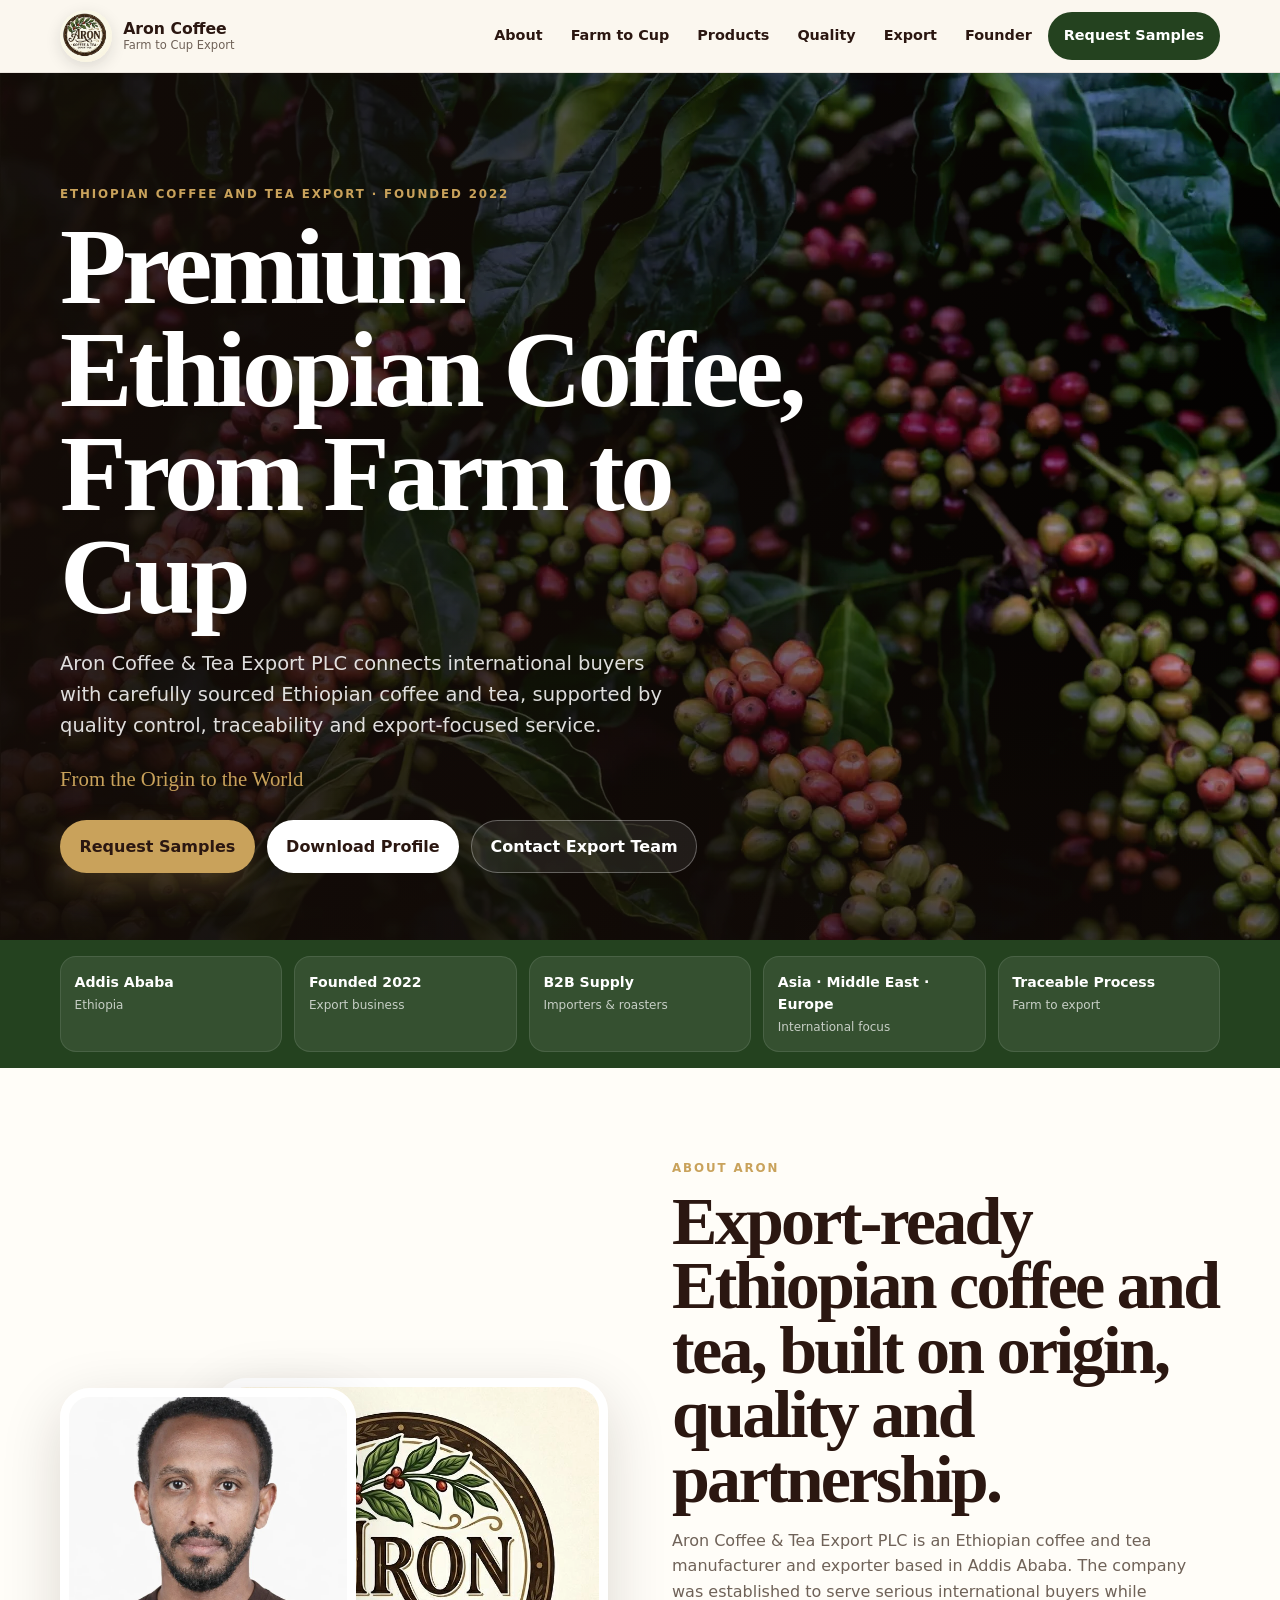
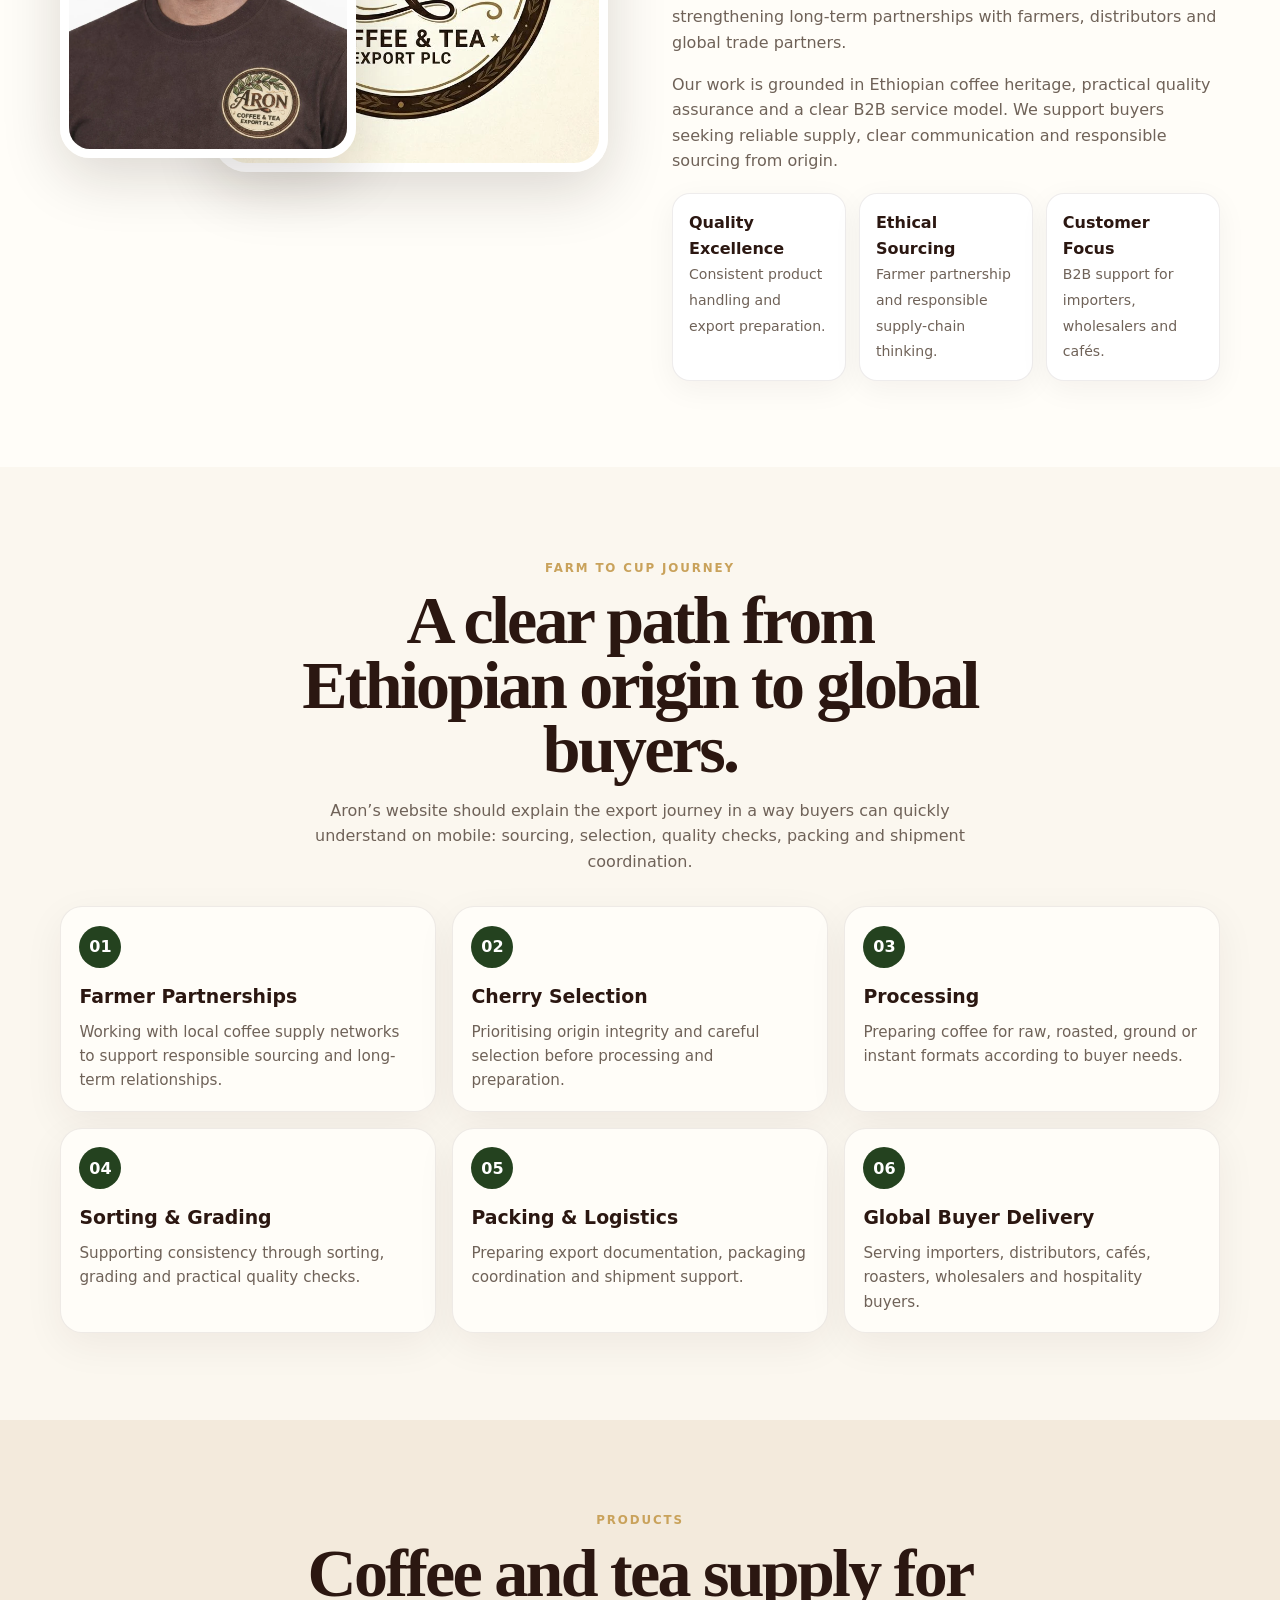
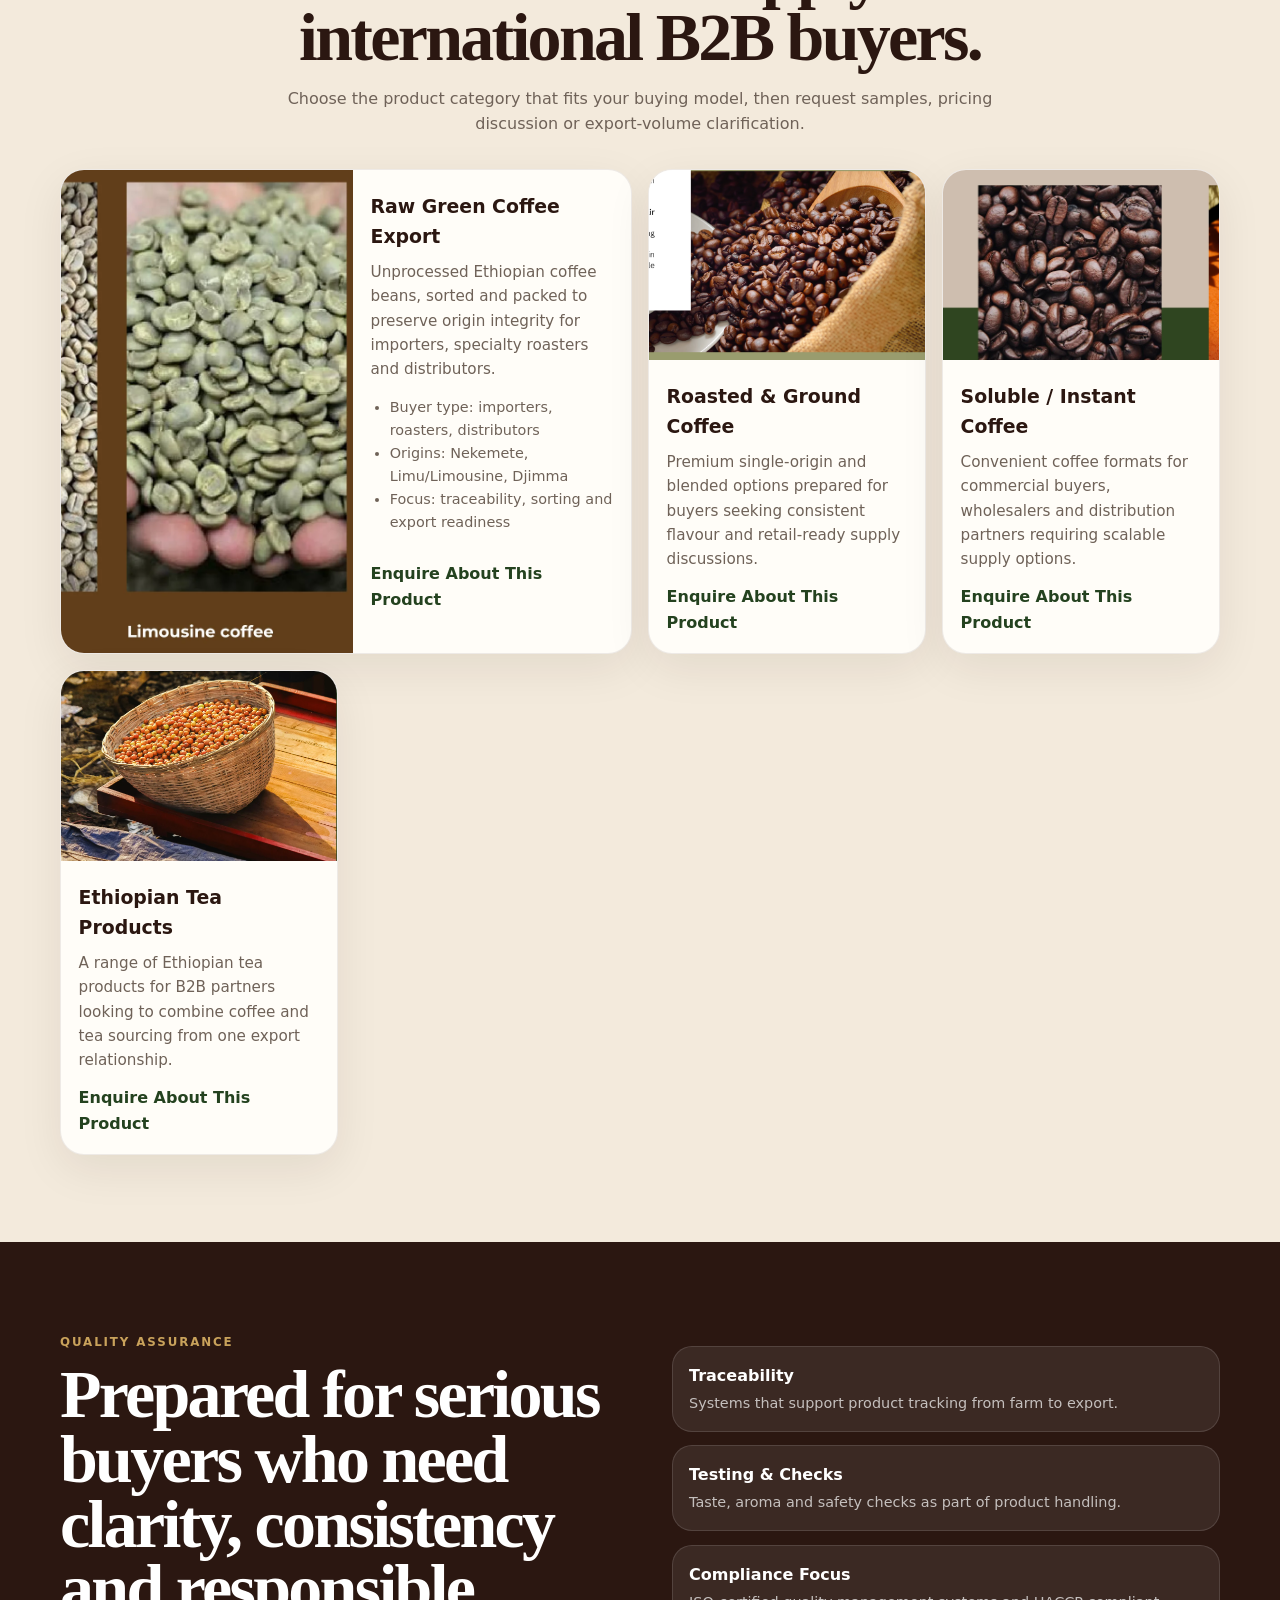
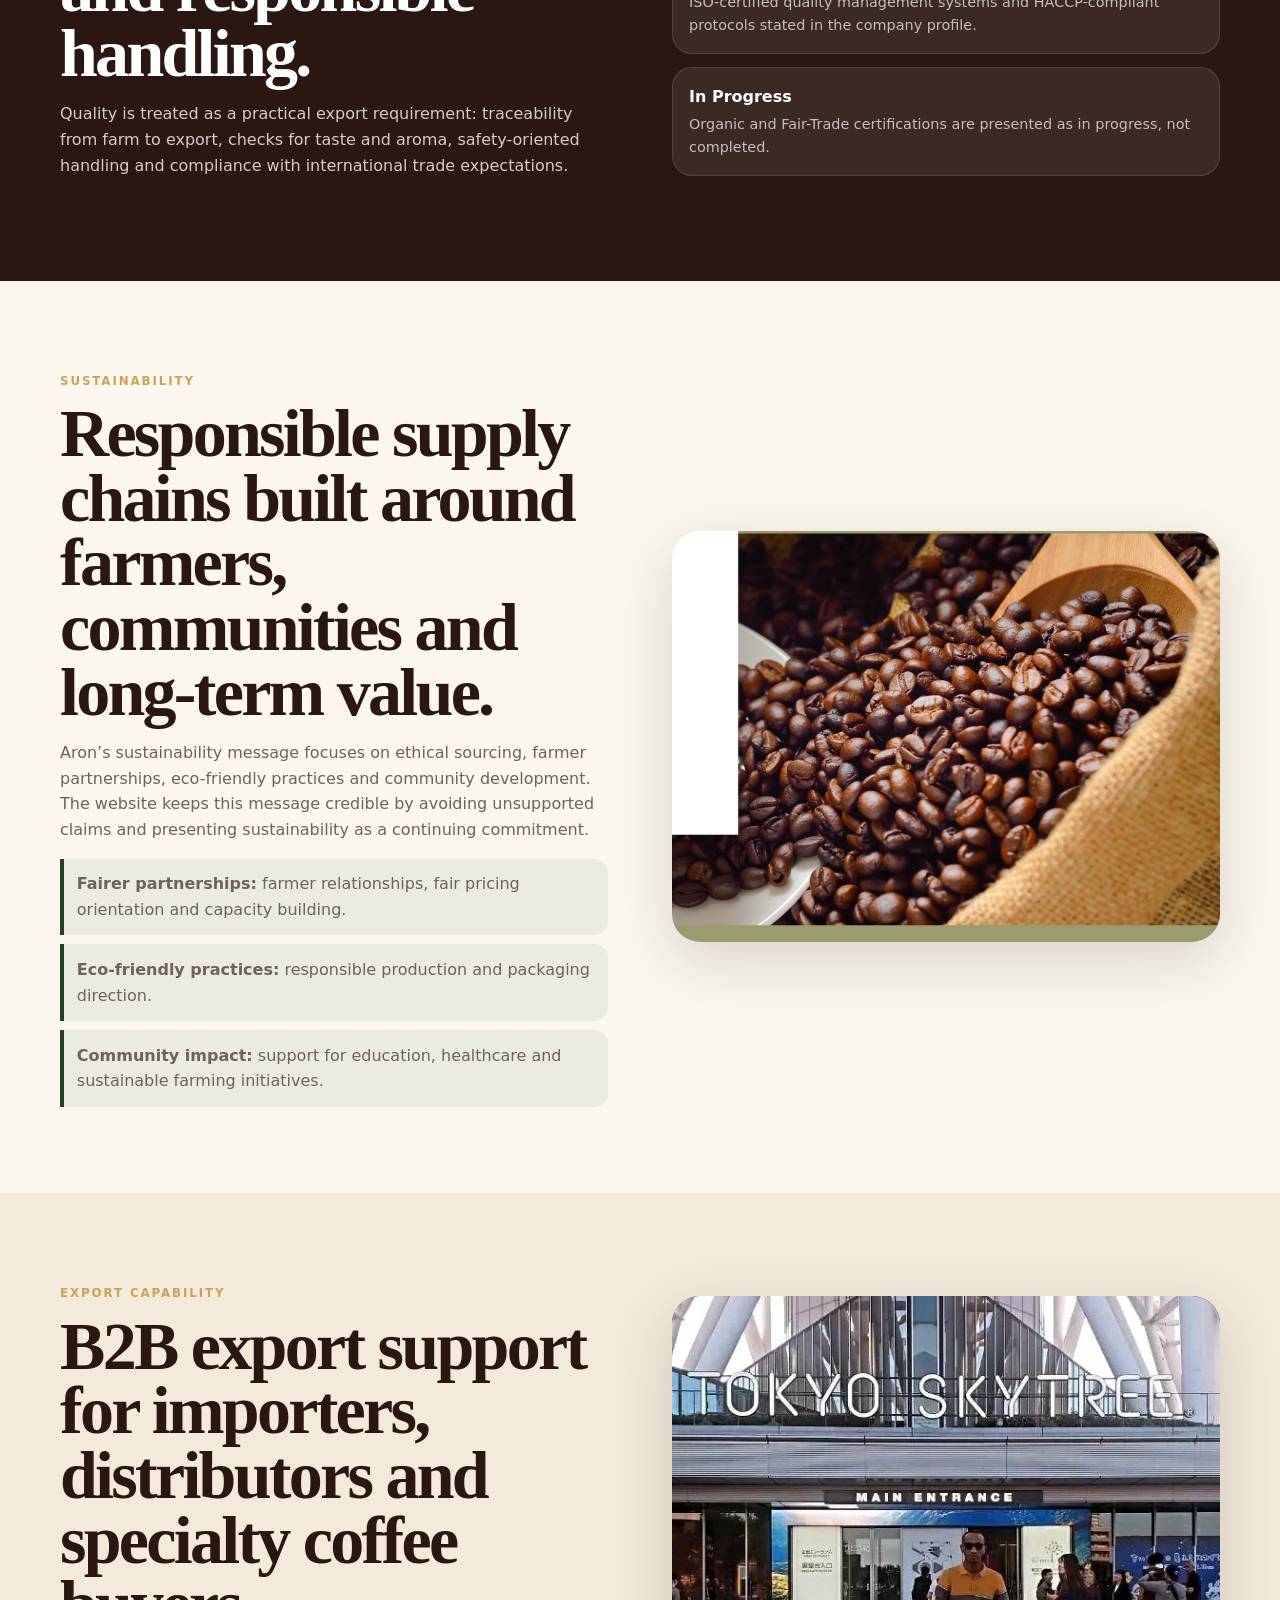
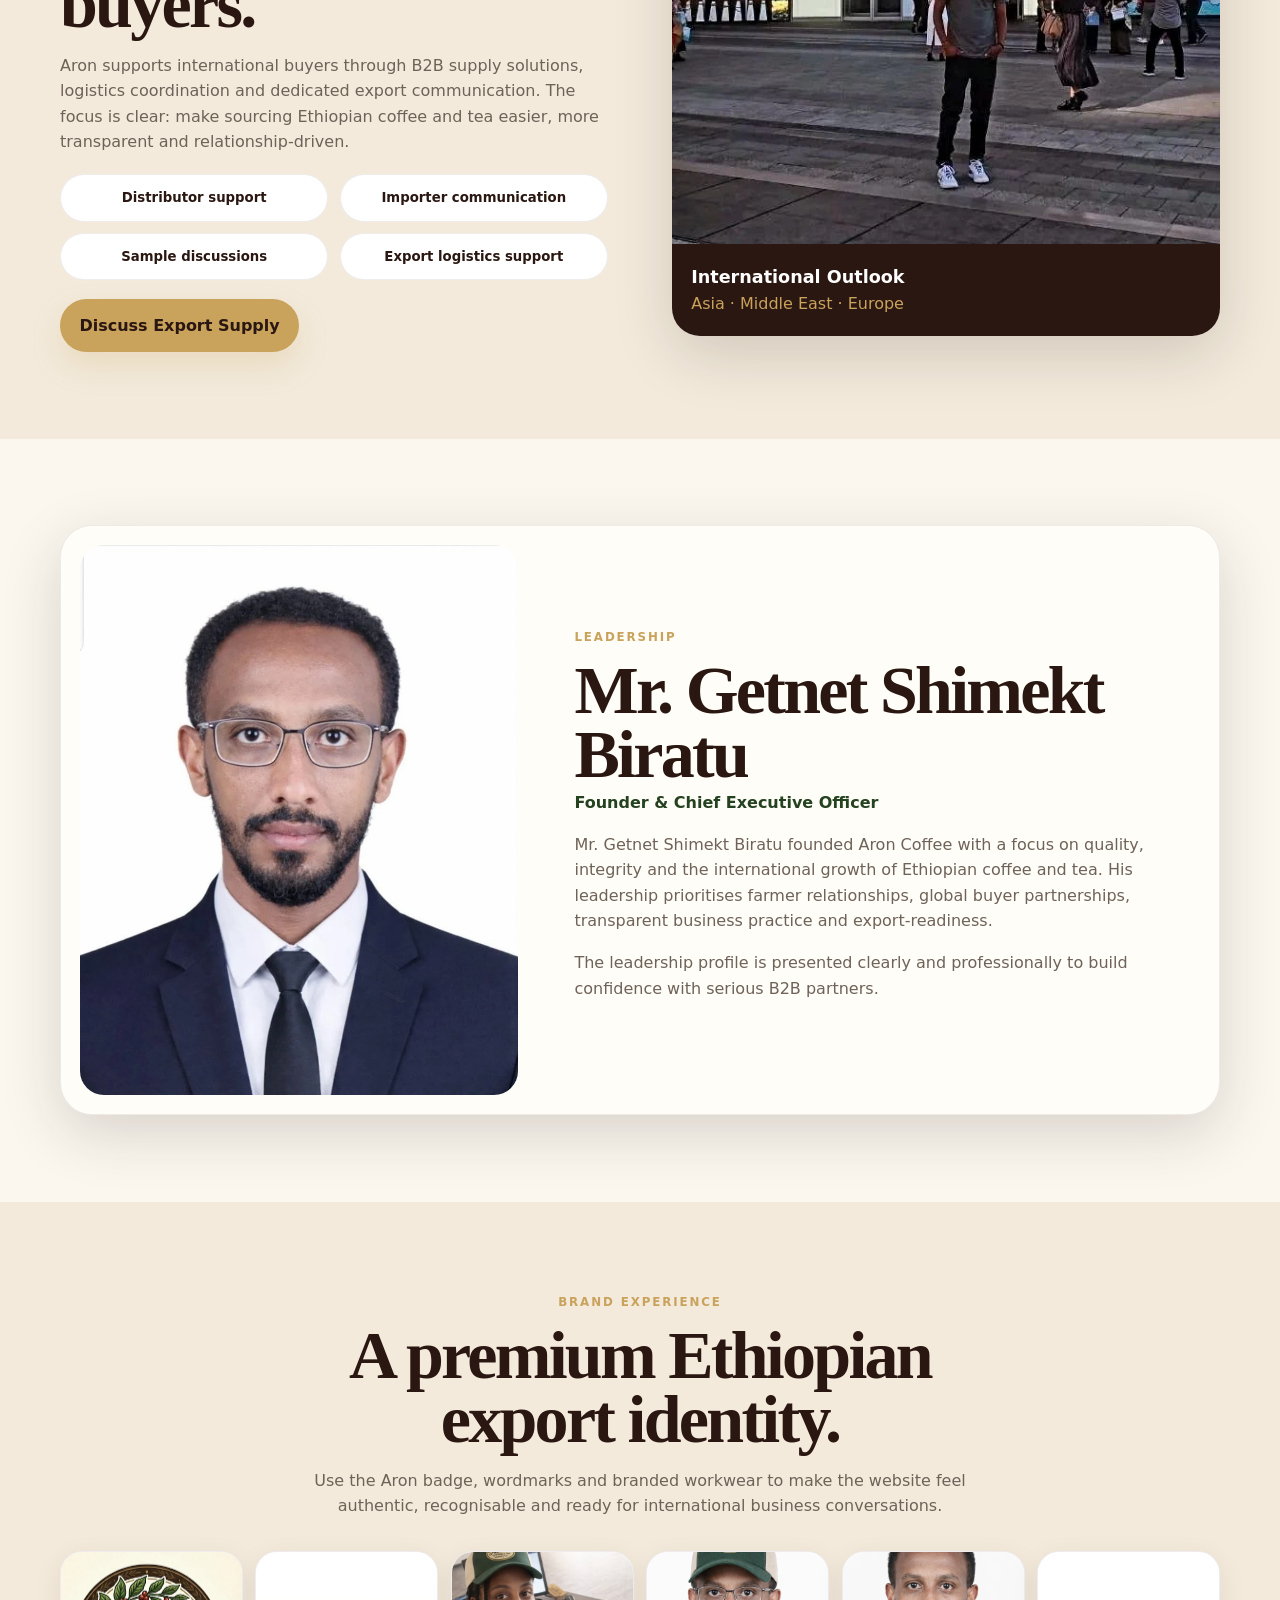
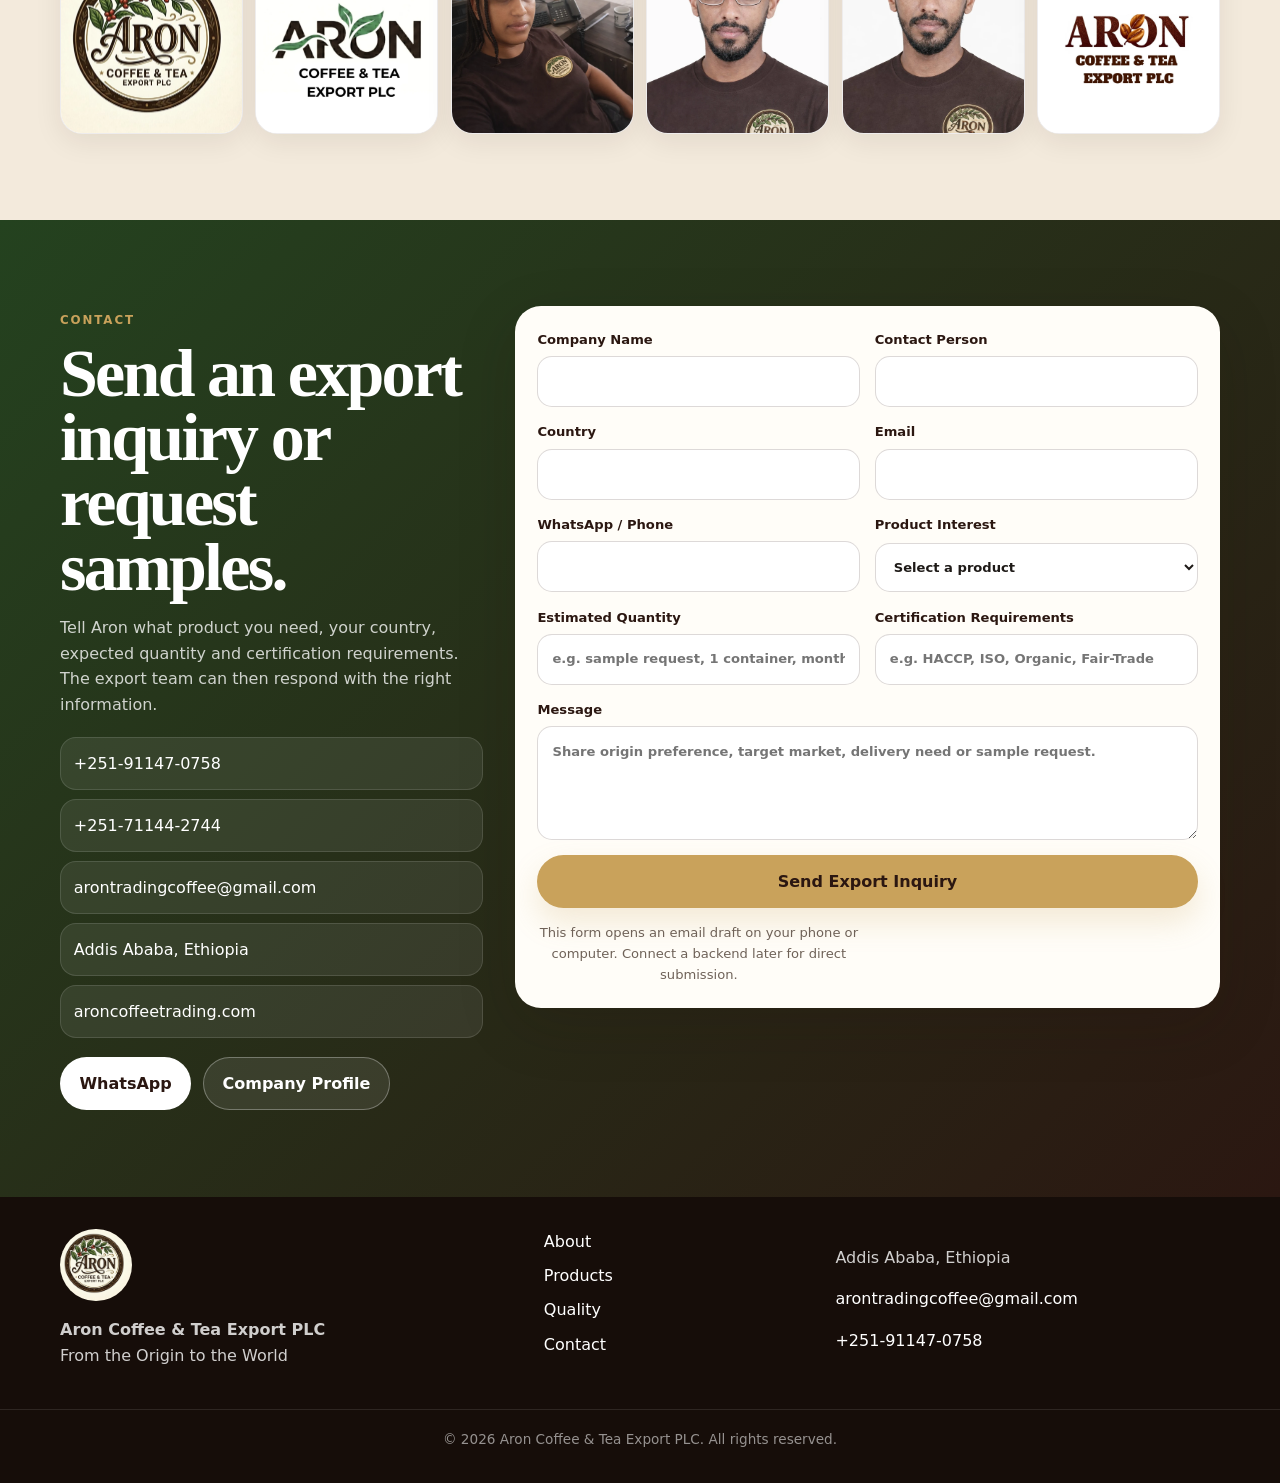
==== index.html @ 9a5a25bf "Add files via upload" ====
<!doctype html>
<html lang="en">
<head>
  <meta charset="utf-8">
  <meta name="viewport" content="width=device-width, initial-scale=1, viewport-fit=cover">
  <meta name="theme-color" content="#24421f">
  <meta name="description" content="Aron Coffee & Tea Export PLC supplies Ethiopian farm-to-cup coffee and tea for international B2B buyers, importers, distributors, roasters and cafés.">
  <meta name="keywords" content="Ethiopian coffee exporter, Ethiopian green coffee export, farm to cup Ethiopian coffee, Ethiopian specialty coffee supplier, B2B coffee supplier Ethiopia, Nekemete coffee export, Limu coffee export, Djimma coffee export">
  <meta name="author" content="Aron Coffee & Tea Export PLC">
  <meta property="og:title" content="Aron Coffee & Tea Export PLC | Farm to Cup Ethiopian Coffee">
  <meta property="og:description" content="Premium Ethiopian coffee and tea export supply for international B2B buyers. From the Origin to the World.">
  <meta property="og:type" content="website">
  <meta property="og:image" content="assets/og-image.webp">
  <meta property="og:locale" content="en_GB">
  <meta name="twitter:card" content="summary_large_image">
  <title>Aron Coffee & Tea Export PLC | Ethiopian Farm to Cup Coffee Exporter</title>
  <link rel="icon" type="image/png" href="assets/favicon.png">
  <link rel="apple-touch-icon" href="assets/icon-180.png">
  <link rel="manifest" href="manifest.webmanifest">
  <link rel="stylesheet" href="styles.css">
  <script type="application/ld+json">
  {
    "@context": "https://schema.org",
    "@type": "Organization",
    "name": "Aron Coffee & Tea Export PLC",
    "alternateName": "Aron Farm to Cup Coffee",
    "url": "https://aroncoffeetrading.com",
    "logo": "assets/logo_badge.webp",
    "description": "Ethiopian coffee and tea exporter serving international B2B buyers.",
    "foundingDate": "2022-11-17",
    "address": {
      "@type": "PostalAddress",
      "addressLocality": "Addis Ababa",
      "addressCountry": "ET"
    },
    "email": "arontradingcoffee@gmail.com",
    "telephone": ["+251911470758", "+251711442744"],
    "sameAs": []
  }
  </script>
</head>
<body>
  <a class="skip-link" href="#main">Skip to content</a>

  <header class="site-header" id="top">
    <div class="header-inner">
      <a class="brand" href="#home" aria-label="Aron Coffee home">
        <img src="assets/logo_badge.webp" width="56" height="56" alt="Aron Coffee & Tea Export PLC logo">
        <span>
          <strong>Aron Coffee</strong>
          <small>Farm to Cup Export</small>
        </span>
      </a>

      <button class="menu-toggle" type="button" aria-label="Open navigation menu" aria-expanded="false" aria-controls="site-nav">
        <span></span><span></span><span></span>
      </button>

      <nav class="site-nav" id="site-nav" aria-label="Main navigation">
        <a href="#about">About</a>
        <a href="#journey">Farm to Cup</a>
        <a href="#products">Products</a>
        <a href="#quality">Quality</a>
        <a href="#export">Export</a>
        <a href="#founder">Founder</a>
        <a href="#contact" class="nav-cta">Request Samples</a>
      </nav>
    </div>
  </header>

  <main id="main">
    <section class="hero" id="home">
      <div class="hero-media" aria-hidden="true">
        <picture>
          <source srcset="assets/hero-coffee-origin.webp" type="image/webp">
          <img src="assets/coffee_cherries_origin.webp" alt="Coffee cherries on an Ethiopian coffee tree">
        </picture>
      </div>
      <div class="hero-overlay"></div>
      <div class="container hero-content">
        <div class="eyebrow">Ethiopian coffee and tea export · Founded 2022</div>
        <h1>Premium Ethiopian Coffee, From Farm to Cup</h1>
        <p class="hero-subtitle">Aron Coffee & Tea Export PLC connects international buyers with carefully sourced Ethiopian coffee and tea, supported by quality control, traceability and export-focused service.</p>
        <p class="slogan">From the Origin to the World</p>
        <div class="hero-actions">
          <a class="btn btn-primary" href="#contact">Request Samples</a>
          <a class="btn btn-secondary" href="assets/aron-company-profile.pdf" download>Download Profile</a>
          <a class="btn btn-ghost" href="mailto:arontradingcoffee@gmail.com?subject=Export%20Inquiry%20for%20Aron%20Coffee">Contact Export Team</a>
        </div>
      </div>
    </section>

    <section class="trust-strip" aria-label="Business highlights">
      <div class="container trust-grid">
        <div><strong>Addis Ababa</strong><span>Ethiopia</span></div>
        <div><strong>Founded 2022</strong><span>Export business</span></div>
        <div><strong>B2B Supply</strong><span>Importers & roasters</span></div>
        <div><strong>Asia · Middle East · Europe</strong><span>International focus</span></div>
        <div><strong>Traceable Process</strong><span>Farm to export</span></div>
      </div>
    </section>

    <section class="section section-light" id="about">
      <div class="container split split-reverse-mobile">
        <div class="content-block">
          <span class="section-kicker">About Aron</span>
          <h2>Export-ready Ethiopian coffee and tea, built on origin, quality and partnership.</h2>
          <p>Aron Coffee & Tea Export PLC is an Ethiopian coffee and tea manufacturer and exporter based in Addis Ababa. The company was established to serve serious international buyers while strengthening long-term partnerships with farmers, distributors and global trade partners.</p>
          <p>Our work is grounded in Ethiopian coffee heritage, practical quality assurance and a clear B2B service model. We support buyers seeking reliable supply, clear communication and responsible sourcing from origin.</p>
          <div class="mini-cards">
            <article><strong>Quality Excellence</strong><span>Consistent product handling and export preparation.</span></article>
            <article><strong>Ethical Sourcing</strong><span>Farmer partnership and responsible supply-chain thinking.</span></article>
            <article><strong>Customer Focus</strong><span>B2B support for importers, wholesalers and cafés.</span></article>
          </div>
        </div>
        <div class="image-stack">
          <img class="image-card large" src="assets/logo_badge.webp" alt="Aron Coffee and Tea Export PLC circular badge logo" loading="lazy">
          <img class="image-card small" src="assets/founder_brandwear.webp" alt="Aron Coffee branded workwear with company badge" loading="lazy">
        </div>
      </div>
    </section>

    <section class="section" id="journey">
      <div class="container">
        <div class="section-heading narrow">
          <span class="section-kicker">Farm to Cup Journey</span>
          <h2>A clear path from Ethiopian origin to global buyers.</h2>
          <p>Aron’s website should explain the export journey in a way buyers can quickly understand on mobile: sourcing, selection, quality checks, packing and shipment coordination.</p>
        </div>
        <div class="timeline">
          <article><span>01</span><h3>Farmer Partnerships</h3><p>Working with local coffee supply networks to support responsible sourcing and long-term relationships.</p></article>
          <article><span>02</span><h3>Cherry Selection</h3><p>Prioritising origin integrity and careful selection before processing and preparation.</p></article>
          <article><span>03</span><h3>Processing</h3><p>Preparing coffee for raw, roasted, ground or instant formats according to buyer needs.</p></article>
          <article><span>04</span><h3>Sorting & Grading</h3><p>Supporting consistency through sorting, grading and practical quality checks.</p></article>
          <article><span>05</span><h3>Packing & Logistics</h3><p>Preparing export documentation, packaging coordination and shipment support.</p></article>
          <article><span>06</span><h3>Global Buyer Delivery</h3><p>Serving importers, distributors, cafés, roasters, wholesalers and hospitality buyers.</p></article>
        </div>
      </div>
    </section>

    <section class="section section-cream" id="products">
      <div class="container">
        <div class="section-heading">
          <span class="section-kicker">Products</span>
          <h2>Coffee and tea supply for international B2B buyers.</h2>
          <p>Choose the product category that fits your buying model, then request samples, pricing discussion or export-volume clarification.</p>
        </div>
        <div class="product-grid">
          <article class="product-card featured">
            <img src="assets/coffee_green_varieties.webp" alt="Green coffee bean varieties prepared for export" loading="lazy">
            <div>
              <h3>Raw Green Coffee Export</h3>
              <p>Unprocessed Ethiopian coffee beans, sorted and packed to preserve origin integrity for importers, specialty roasters and distributors.</p>
              <ul>
                <li>Buyer type: importers, roasters, distributors</li>
                <li>Origins: Nekemete, Limu/Limousine, Djimma</li>
                <li>Focus: traceability, sorting and export readiness</li>
              </ul>
              <a href="#contact">Enquire About This Product</a>
            </div>
          </article>
          <article class="product-card">
            <img src="assets/roasted_beans_sustainability.webp" alt="Roasted coffee beans in a sack" loading="lazy">
            <div>
              <h3>Roasted & Ground Coffee</h3>
              <p>Premium single-origin and blended options prepared for buyers seeking consistent flavour and retail-ready supply discussions.</p>
              <a href="#contact">Enquire About This Product</a>
            </div>
          </article>
          <article class="product-card">
            <img src="assets/coffee_export_visuals.webp" alt="Coffee beans and coffee cup visual for export brand" loading="lazy">
            <div>
              <h3>Soluble / Instant Coffee</h3>
              <p>Convenient coffee formats for commercial buyers, wholesalers and distribution partners requiring scalable supply options.</p>
              <a href="#contact">Enquire About This Product</a>
            </div>
          </article>
          <article class="product-card">
            <img src="assets/coffee_cherry_basket.webp" alt="Basket of freshly harvested coffee cherries" loading="lazy">
            <div>
              <h3>Ethiopian Tea Products</h3>
              <p>A range of Ethiopian tea products for B2B partners looking to combine coffee and tea sourcing from one export relationship.</p>
              <a href="#contact">Enquire About This Product</a>
            </div>
          </article>
        </div>
      </div>
    </section>

    <section class="section section-dark" id="quality">
      <div class="container quality-layout">
        <div>
          <span class="section-kicker light">Quality Assurance</span>
          <h2>Prepared for serious buyers who need clarity, consistency and responsible handling.</h2>
          <p>Quality is treated as a practical export requirement: traceability from farm to export, checks for taste and aroma, safety-oriented handling and compliance with international trade expectations.</p>
        </div>
        <div class="quality-cards">
          <article><strong>Traceability</strong><span>Systems that support product tracking from farm to export.</span></article>
          <article><strong>Testing & Checks</strong><span>Taste, aroma and safety checks as part of product handling.</span></article>
          <article><strong>Compliance Focus</strong><span>ISO-certified quality management systems and HACCP-compliant protocols stated in the company profile.</span></article>
          <article><strong>In Progress</strong><span>Organic and Fair-Trade certifications are presented as in progress, not completed.</span></article>
        </div>
      </div>
    </section>

    <section class="section" id="sustainability">
      <div class="container split">
        <div class="content-block">
          <span class="section-kicker">Sustainability</span>
          <h2>Responsible supply chains built around farmers, communities and long-term value.</h2>
          <p>Aron’s sustainability message focuses on ethical sourcing, farmer partnerships, eco-friendly practices and community development. The website keeps this message credible by avoiding unsupported claims and presenting sustainability as a continuing commitment.</p>
          <div class="icon-list">
            <p><strong>Fairer partnerships:</strong> farmer relationships, fair pricing orientation and capacity building.</p>
            <p><strong>Eco-friendly practices:</strong> responsible production and packaging direction.</p>
            <p><strong>Community impact:</strong> support for education, healthcare and sustainable farming initiatives.</p>
          </div>
        </div>
        <img class="rounded-media" src="assets/roasted_beans_sustainability.webp" alt="Roasted coffee beans representing sustainability and responsible sourcing" loading="lazy">
      </div>
    </section>

    <section class="section section-cream" id="export">
      <div class="container split split-reverse-mobile">
        <div class="export-card">
          <img src="assets/tokyo_outlook.webp" alt="International outlook image in Tokyo representing Asian market engagement" loading="lazy">
          <div>
            <strong>International Outlook</strong>
            <span>Asia · Middle East · Europe</span>
          </div>
        </div>
        <div class="content-block">
          <span class="section-kicker">Export Capability</span>
          <h2>B2B export support for importers, distributors and specialty coffee buyers.</h2>
          <p>Aron supports international buyers through B2B supply solutions, logistics coordination and dedicated export communication. The focus is clear: make sourcing Ethiopian coffee and tea easier, more transparent and relationship-driven.</p>
          <div class="export-grid">
            <span>Distributor support</span>
            <span>Importer communication</span>
            <span>Sample discussions</span>
            <span>Export logistics support</span>
          </div>
          <a class="btn btn-primary" href="#contact">Discuss Export Supply</a>
        </div>
      </div>
    </section>

    <section class="section" id="founder">
      <div class="container founder-card">
        <img src="assets/founder_suit.webp" alt="Mr Getnet Shimekt Biratu, Founder and Chief Executive Officer of Aron Coffee" loading="lazy">
        <div>
          <span class="section-kicker">Leadership</span>
          <h2>Mr. Getnet Shimekt Biratu</h2>
          <p class="role">Founder & Chief Executive Officer</p>
          <p>Mr. Getnet Shimekt Biratu founded Aron Coffee with a focus on quality, integrity and the international growth of Ethiopian coffee and tea. His leadership prioritises farmer relationships, global buyer partnerships, transparent business practice and export-readiness.</p>
          <p>The leadership profile is presented clearly and professionally to build confidence with serious B2B partners.</p>
        </div>
      </div>
    </section>

    <section class="section section-cream" id="gallery">
      <div class="container">
        <div class="section-heading narrow">
          <span class="section-kicker">Brand Experience</span>
          <h2>A premium Ethiopian export identity.</h2>
          <p>Use the Aron badge, wordmarks and branded workwear to make the website feel authentic, recognisable and ready for international business conversations.</p>
        </div>
        <div class="gallery-grid">
          <img src="assets/logo_badge.webp" alt="Circular Aron Coffee and Tea Export PLC brand badge" loading="lazy">
          <img src="assets/logo_leaf_wordmark.webp" alt="Aron Coffee and Tea Export PLC leaf wordmark logo" loading="lazy">
          <img src="assets/team_brandwear.webp" alt="Aron Coffee team member wearing branded cap and T-shirt" loading="lazy">
          <img src="assets/brand_cap.webp" alt="Aron Coffee branded cap and T-shirt product image" loading="lazy">
          <img src="assets/founder_brandwear.webp" alt="Aron Coffee branded founder portrait with company badge" loading="lazy">
          <img src="assets/logo_coffee_wordmark.webp" alt="Aron Coffee and Tea Export PLC coffee bean wordmark logo" loading="lazy">
        </div>
      </div>
    </section>

    <section class="section contact-section" id="contact">
      <div class="container contact-grid">
        <div class="contact-copy">
          <span class="section-kicker light">Contact</span>
          <h2>Send an export inquiry or request samples.</h2>
          <p>Tell Aron what product you need, your country, expected quantity and certification requirements. The export team can then respond with the right information.</p>
          <div class="contact-list">
            <a href="tel:+251911470758">+251-91147-0758</a>
            <a href="tel:+251711442744">+251-71144-2744</a>
            <a href="mailto:arontradingcoffee@gmail.com">arontradingcoffee@gmail.com</a>
            <span>Addis Ababa, Ethiopia</span>
            <span>aroncoffeetrading.com</span>
          </div>
          <div class="quick-actions">
            <a class="btn btn-secondary" href="https://wa.me/251911470758" target="_blank" rel="noopener">WhatsApp</a>
            <a class="btn btn-ghost-light" href="assets/aron-company-profile.pdf" download>Company Profile</a>
          </div>
        </div>

        <form class="inquiry-form" id="inquiry-form">
          <label>Company Name<input name="company" type="text" autocomplete="organization" required></label>
          <label>Contact Person<input name="name" type="text" autocomplete="name" required></label>
          <label>Country<input name="country" type="text" autocomplete="country-name" required></label>
          <label>Email<input name="email" type="email" autocomplete="email" required></label>
          <label>WhatsApp / Phone<input name="phone" type="tel" autocomplete="tel"></label>
          <label>Product Interest
            <select name="product" required>
              <option value="">Select a product</option>
              <option>Raw green coffee export</option>
              <option>Roasted and ground coffee</option>
              <option>Soluble / instant coffee</option>
              <option>Ethiopian tea products</option>
              <option>Mixed product inquiry</option>
            </select>
          </label>
          <label>Estimated Quantity<input name="quantity" type="text" placeholder="e.g. sample request, 1 container, monthly volume"></label>
          <label>Certification Requirements<input name="certification" type="text" placeholder="e.g. HACCP, ISO, Organic, Fair-Trade"></label>
          <label class="full">Message<textarea name="message" rows="4" placeholder="Share origin preference, target market, delivery need or sample request."></textarea></label>
          <button class="btn btn-primary full" type="submit">Send Export Inquiry</button>
          <p class="form-note" id="form-note">This form opens an email draft on your phone or computer. Connect a backend later for direct submission.</p>
        </form>
      </div>
    </section>
  </main>

  <footer class="site-footer">
    <div class="container footer-grid">
      <div>
        <img src="assets/logo_badge.webp" width="72" height="72" alt="Aron Coffee logo">
        <p><strong>Aron Coffee & Tea Export PLC</strong><br>From the Origin to the World</p>
      </div>
      <nav aria-label="Footer navigation">
        <a href="#about">About</a>
        <a href="#products">Products</a>
        <a href="#quality">Quality</a>
        <a href="#contact">Contact</a>
      </nav>
      <div>
        <p>Addis Ababa, Ethiopia</p>
        <p><a href="mailto:arontradingcoffee@gmail.com">arontradingcoffee@gmail.com</a></p>
        <p><a href="tel:+251911470758">+251-91147-0758</a></p>
      </div>
    </div>
    <div class="footer-bottom">© <span id="year"></span> Aron Coffee & Tea Export PLC. All rights reserved.</div>
  </footer>

  <div class="mobile-cta" aria-label="Quick contact actions">
    <a href="tel:+251911470758">Call</a>
    <a href="https://wa.me/251911470758" target="_blank" rel="noopener">WhatsApp</a>
    <a href="#contact">Inquiry</a>
  </div>

  <script src="script.js" defer></script>
</body>
</html>
---- styles.css ----
:root{
  --brown:#2b1711;
  --brown-2:#3b241b;
  --green:#24421f;
  --green-2:#345b2c;
  --gold:#c9a25b;
  --cream:#fbf7ef;
  --cream-2:#efe3d0;
  --ink:#1e1a17;
  --muted:#6f6258;
  --white:#fffdf8;
  --shadow:0 18px 60px rgba(30,20,12,.16);
  --radius:24px;
  --max:1160px;
  --safe-bottom:env(safe-area-inset-bottom,0px);
}
*{box-sizing:border-box}
html{scroll-behavior:smooth;font-size:16px}
body{margin:0;font-family:Inter,ui-sans-serif,system-ui,-apple-system,BlinkMacSystemFont,"Segoe UI",Roboto,Arial,sans-serif;color:var(--ink);background:var(--cream);line-height:1.6;text-rendering:optimizeLegibility;-webkit-font-smoothing:antialiased;padding-bottom:calc(70px + var(--safe-bottom))}
img{display:block;max-width:100%;height:auto}
a{color:inherit;text-decoration:none}
button,input,textarea,select{font:inherit}
.skip-link{position:absolute;left:-999px;top:1rem;background:var(--green);color:#fff;padding:.7rem 1rem;border-radius:999px;z-index:1000}
.skip-link:focus{left:1rem}
.container{width:min(100% - 2rem,var(--max));margin-inline:auto}
.site-header{position:sticky;top:0;z-index:50;background:rgba(251,247,239,.92);backdrop-filter:saturate(180%) blur(18px);border-bottom:1px solid rgba(43,23,17,.08)}
.header-inner{width:min(100% - 1rem,var(--max));min-height:72px;margin:auto;display:flex;align-items:center;justify-content:space-between;gap:1rem}
.brand{display:flex;align-items:center;gap:.7rem;min-width:0}
.brand img{width:52px;height:52px;border-radius:50%;object-fit:cover;box-shadow:0 5px 16px rgba(0,0,0,.12)}
.brand span{display:grid;line-height:1.05}.brand strong{font-size:.98rem;color:var(--brown);white-space:nowrap}.brand small{font-size:.72rem;color:var(--muted);white-space:nowrap;margin-top:.15rem}
.menu-toggle{width:46px;height:46px;border:0;background:var(--brown);border-radius:14px;display:grid;place-content:center;gap:5px;padding:0;cursor:pointer}
.menu-toggle span{width:21px;height:2px;background:#fff;border-radius:10px;display:block;transition:.25s ease}.menu-toggle[aria-expanded="true"] span:nth-child(1){transform:translateY(7px) rotate(45deg)}.menu-toggle[aria-expanded="true"] span:nth-child(2){opacity:0}.menu-toggle[aria-expanded="true"] span:nth-child(3){transform:translateY(-7px) rotate(-45deg)}
.site-nav{position:fixed;inset:72px .6rem auto .6rem;background:var(--white);border:1px solid rgba(43,23,17,.1);border-radius:22px;padding:.85rem;display:grid;gap:.35rem;box-shadow:var(--shadow);transform:translateY(-18px);opacity:0;pointer-events:none;transition:.22s ease}
.site-nav.is-open{transform:translateY(0);opacity:1;pointer-events:auto}.site-nav a{padding:.85rem 1rem;border-radius:14px;color:var(--brown);font-weight:750}.site-nav a:active,.site-nav a:hover{background:var(--cream-2)}.site-nav .nav-cta{background:var(--green);color:#fff;text-align:center}.site-nav .nav-cta:hover{background:var(--green-2)}
.hero{position:relative;min-height:calc(100svh - 72px);display:grid;align-items:end;overflow:hidden;background:var(--brown);color:#fff}.hero-media,.hero-overlay{position:absolute;inset:0}.hero-media img{width:100%;height:100%;object-fit:cover;object-position:58% center;filter:saturate(1.05) contrast(1.05)}.hero-overlay{background:linear-gradient(180deg,rgba(20,12,8,.2),rgba(20,12,8,.74) 54%,rgba(20,12,8,.95)),linear-gradient(90deg,rgba(36,66,31,.4),transparent 70%)}.hero-content{position:relative;padding:clamp(4rem,16vh,9rem) 0 3rem}.eyebrow,.section-kicker{text-transform:uppercase;letter-spacing:.16em;font-weight:850;font-size:.74rem;color:var(--gold)}.hero h1,.section h2{font-family:Georgia,"Times New Roman",serif;letter-spacing:-.04em;line-height:.95}.hero h1{font-size:clamp(3rem,16vw,6.8rem);max-width:760px;margin:.7rem 0 1rem}.hero-subtitle{font-size:clamp(1rem,3.8vw,1.22rem);max-width:620px;color:rgba(255,255,255,.86)}.slogan{font-family:Georgia,"Times New Roman",serif;color:var(--gold);font-size:1.3rem;margin:1.3rem 0 1.5rem}.hero-actions,.quick-actions{display:flex;gap:.75rem;flex-wrap:wrap}.btn{display:inline-flex;align-items:center;justify-content:center;min-height:48px;border-radius:999px;padding:.8rem 1.15rem;font-weight:850;border:1px solid transparent;transition:transform .2s ease,background .2s ease,box-shadow .2s ease}.btn:active{transform:scale(.98)}.btn-primary{background:var(--gold);color:var(--brown);box-shadow:0 14px 30px rgba(201,162,91,.22)}.btn-primary:hover{background:#d9b875}.btn-secondary{background:#fff;color:var(--brown)}.btn-ghost{background:rgba(255,255,255,.08);color:#fff;border-color:rgba(255,255,255,.3)}.btn-ghost-light{background:rgba(255,255,255,.09);border-color:rgba(255,255,255,.3);color:#fff}
.trust-strip{background:var(--green);color:#fff;padding:1rem 0}.trust-grid{display:grid;grid-template-columns:repeat(2,1fr);gap:.75rem}.trust-grid div{background:rgba(255,255,255,.08);border:1px solid rgba(255,255,255,.1);border-radius:16px;padding:.85rem}.trust-grid strong{display:block;font-size:.88rem}.trust-grid span{display:block;color:rgba(255,255,255,.72);font-size:.75rem;margin-top:.15rem}
.section{padding:4.2rem 0}.section-light{background:var(--white)}.section-cream{background:#f3eadc}.section-dark{background:var(--brown);color:#fff}.section-heading{max-width:780px;margin:0 auto 2rem;text-align:center}.section-heading.narrow{max-width:680px}.section h2{font-size:clamp(2.15rem,8vw,4.25rem);margin:.55rem 0 1rem;color:var(--brown)}.section-dark h2,.contact-section h2{color:#fff}.section p{color:var(--muted);font-size:1rem}.section-dark p,.contact-section p{color:rgba(255,255,255,.78)}.section-kicker.light{color:var(--gold)}
.split{display:grid;gap:2rem;align-items:center}.content-block p{max-width:680px}.mini-cards{display:grid;gap:.8rem;margin-top:1.2rem}.mini-cards article{background:#fff;border:1px solid rgba(43,23,17,.08);border-radius:18px;padding:1rem;box-shadow:0 8px 30px rgba(43,23,17,.05)}.mini-cards strong{display:block;color:var(--brown)}.mini-cards span{font-size:.88rem;color:var(--muted)}
.image-stack{position:relative;min-height:380px}.image-card{position:absolute;object-fit:cover;border:9px solid #fff;box-shadow:var(--shadow)}.image-card.large{width:72%;aspect-ratio:1/1;border-radius:34px;right:0;top:0}.image-card.small{width:54%;aspect-ratio:4/5;border-radius:30px;left:0;bottom:0}.timeline{display:grid;gap:1rem}.timeline article{background:var(--white);border:1px solid rgba(43,23,17,.08);border-radius:22px;padding:1.15rem;box-shadow:0 12px 40px rgba(43,23,17,.06)}.timeline span{display:inline-flex;width:42px;height:42px;border-radius:50%;align-items:center;justify-content:center;background:var(--green);color:#fff;font-weight:900;margin-bottom:.6rem}.timeline h3,.product-card h3{margin:.2rem 0 .55rem;color:var(--brown);font-size:1.18rem}.timeline p,.product-card p{font-size:.95rem;margin:0;color:var(--muted)}
.product-grid{display:grid;gap:1rem}.product-card{background:var(--white);border:1px solid rgba(43,23,17,.08);border-radius:24px;overflow:hidden;box-shadow:0 14px 45px rgba(43,23,17,.08)}.product-card img{width:100%;height:190px;object-fit:cover}.product-card>div{padding:1.1rem}.product-card ul{padding-left:1.2rem;color:var(--muted);font-size:.9rem}.product-card a{display:inline-flex;margin-top:.8rem;color:var(--green);font-weight:900}.quality-layout{display:grid;gap:2rem}.quality-cards{display:grid;gap:.85rem}.quality-cards article{background:rgba(255,255,255,.08);border:1px solid rgba(255,255,255,.12);border-radius:20px;padding:1rem}.quality-cards strong{display:block;color:#fff}.quality-cards span{display:block;color:rgba(255,255,255,.7);font-size:.9rem;margin-top:.2rem}.icon-list{display:grid;gap:.55rem;margin-top:1rem}.icon-list p{background:rgba(52,91,44,.08);border-left:4px solid var(--green);padding:.8rem;border-radius:0 14px 14px 0;margin:0}.rounded-media{border-radius:28px;box-shadow:var(--shadow);width:100%;aspect-ratio:4/3;object-fit:cover}.export-card{background:var(--brown);color:#fff;border-radius:28px;overflow:hidden;box-shadow:var(--shadow)}.export-card img{width:100%;aspect-ratio:1/1;object-fit:cover}.export-card div{padding:1.2rem}.export-card strong{display:block;font-size:1.1rem}.export-card span{color:var(--gold)}.export-grid{display:grid;grid-template-columns:1fr 1fr;gap:.7rem;margin:1.2rem 0}.export-grid span{background:#fff;border:1px solid rgba(43,23,17,.08);border-radius:999px;padding:.75rem;text-align:center;color:var(--brown);font-weight:800;font-size:.83rem}
.founder-card{display:grid;gap:1.5rem;background:var(--white);border-radius:32px;padding:1rem;box-shadow:var(--shadow);border:1px solid rgba(43,23,17,.08)}.founder-card img{border-radius:24px;width:100%;max-height:550px;object-fit:cover;object-position:top}.founder-card>div{padding:.5rem .4rem 1rem}.founder-card h2{margin-bottom:.2rem}.role{color:var(--green)!important;font-weight:900;margin-top:0}.gallery-grid{display:grid;grid-template-columns:repeat(2,1fr);gap:.8rem}.gallery-grid img{width:100%;aspect-ratio:1/1;object-fit:cover;border-radius:22px;background:#fff;border:1px solid rgba(43,23,17,.08);box-shadow:0 8px 28px rgba(43,23,17,.08)}
.contact-section{background:linear-gradient(135deg,var(--green),var(--brown));color:#fff;padding-bottom:5rem}.contact-grid{display:grid;gap:1.4rem}.contact-list{display:grid;gap:.55rem;margin:1.2rem 0}.contact-list a,.contact-list span{background:rgba(255,255,255,.08);border:1px solid rgba(255,255,255,.12);border-radius:16px;padding:.8rem;color:#fff;overflow-wrap:anywhere}.inquiry-form{background:var(--white);color:var(--brown);border-radius:26px;padding:1rem;display:grid;gap:.9rem;box-shadow:var(--shadow)}.inquiry-form label{font-weight:850;font-size:.82rem;color:var(--brown);display:grid;gap:.38rem}.inquiry-form input,.inquiry-form textarea,.inquiry-form select{width:100%;border:1px solid rgba(43,23,17,.16);border-radius:15px;padding:.88rem;background:#fff;color:var(--ink);outline:0}.inquiry-form input:focus,.inquiry-form textarea:focus,.inquiry-form select:focus{border-color:var(--green);box-shadow:0 0 0 4px rgba(36,66,31,.12)}.form-note{font-size:.82rem!important;color:var(--muted)!important;margin:0;text-align:center}.full{grid-column:1/-1}
.site-footer{background:#160d09;color:rgba(255,255,255,.8);padding:2rem 0 calc(6rem + var(--safe-bottom))}.footer-grid{display:grid;gap:1.4rem}.site-footer img{border-radius:50%;margin-bottom:.7rem}.site-footer a{color:#fff}.site-footer nav{display:grid;gap:.55rem}.footer-bottom{text-align:center;border-top:1px solid rgba(255,255,255,.1);margin-top:1.5rem;padding-top:1.2rem;font-size:.85rem;color:rgba(255,255,255,.55)}
.mobile-cta{position:fixed;left:.75rem;right:.75rem;bottom:calc(.75rem + var(--safe-bottom));z-index:60;display:grid;grid-template-columns:1fr 1fr 1fr;gap:.5rem;background:rgba(251,247,239,.96);border:1px solid rgba(43,23,17,.1);box-shadow:0 14px 44px rgba(0,0,0,.18);padding:.55rem;border-radius:999px;backdrop-filter:blur(18px)}.mobile-cta a{display:flex;align-items:center;justify-content:center;min-height:44px;border-radius:999px;background:var(--green);color:#fff;font-weight:900;font-size:.88rem}.mobile-cta a:first-child{background:var(--brown)}.mobile-cta a:nth-child(2){background:#1f8f4d}
@media (min-width:640px){.trust-grid{grid-template-columns:repeat(3,1fr)}.timeline{grid-template-columns:repeat(2,1fr)}.product-grid{grid-template-columns:repeat(2,1fr)}.gallery-grid{grid-template-columns:repeat(3,1fr)}.inquiry-form{grid-template-columns:1fr 1fr;padding:1.4rem}.product-card.featured{grid-column:1/-1;display:grid;grid-template-columns:1.05fr 1fr}.product-card.featured img{height:100%;min-height:320px}.section{padding:5.4rem 0}.hero-content{padding-bottom:4.2rem}}
@media (min-width:920px){body{padding-bottom:0}.mobile-cta{display:none}.menu-toggle{display:none}.site-nav{position:static;transform:none;opacity:1;pointer-events:auto;display:flex;align-items:center;background:transparent;border:0;box-shadow:none;padding:0;gap:.25rem}.site-nav a{font-size:.9rem;padding:.68rem .75rem}.site-nav .nav-cta{padding:.78rem 1rem;border-radius:999px}.hero{min-height:780px;align-items:center}.hero-overlay{background:linear-gradient(90deg,rgba(20,12,8,.92),rgba(20,12,8,.66) 45%,rgba(20,12,8,.15)),linear-gradient(0deg,rgba(20,12,8,.55),transparent 45%)}.hero-content{padding-top:7rem}.trust-grid{grid-template-columns:repeat(5,1fr)}.split{grid-template-columns:1fr 1fr;gap:4rem}.split-reverse-mobile{direction:rtl}.split-reverse-mobile>*{direction:ltr}.mini-cards{grid-template-columns:repeat(3,1fr)}.timeline{grid-template-columns:repeat(3,1fr)}.product-grid{grid-template-columns:repeat(4,1fr)}.product-card.featured{grid-column:span 2}.quality-layout{grid-template-columns:1fr 1fr;align-items:center;gap:4rem}.founder-card{grid-template-columns:.8fr 1.2fr;align-items:center;padding:1.2rem}.founder-card>div{padding:2rem}.gallery-grid{grid-template-columns:repeat(6,1fr)}.contact-grid{grid-template-columns:.75fr 1.25fr;align-items:start;gap:2rem}.footer-grid{grid-template-columns:1.2fr .7fr 1fr;align-items:start}.site-footer{padding-bottom:2rem}}
@media (prefers-reduced-motion:reduce){*{scroll-behavior:auto!important;animation:none!important;transition:none!important}}
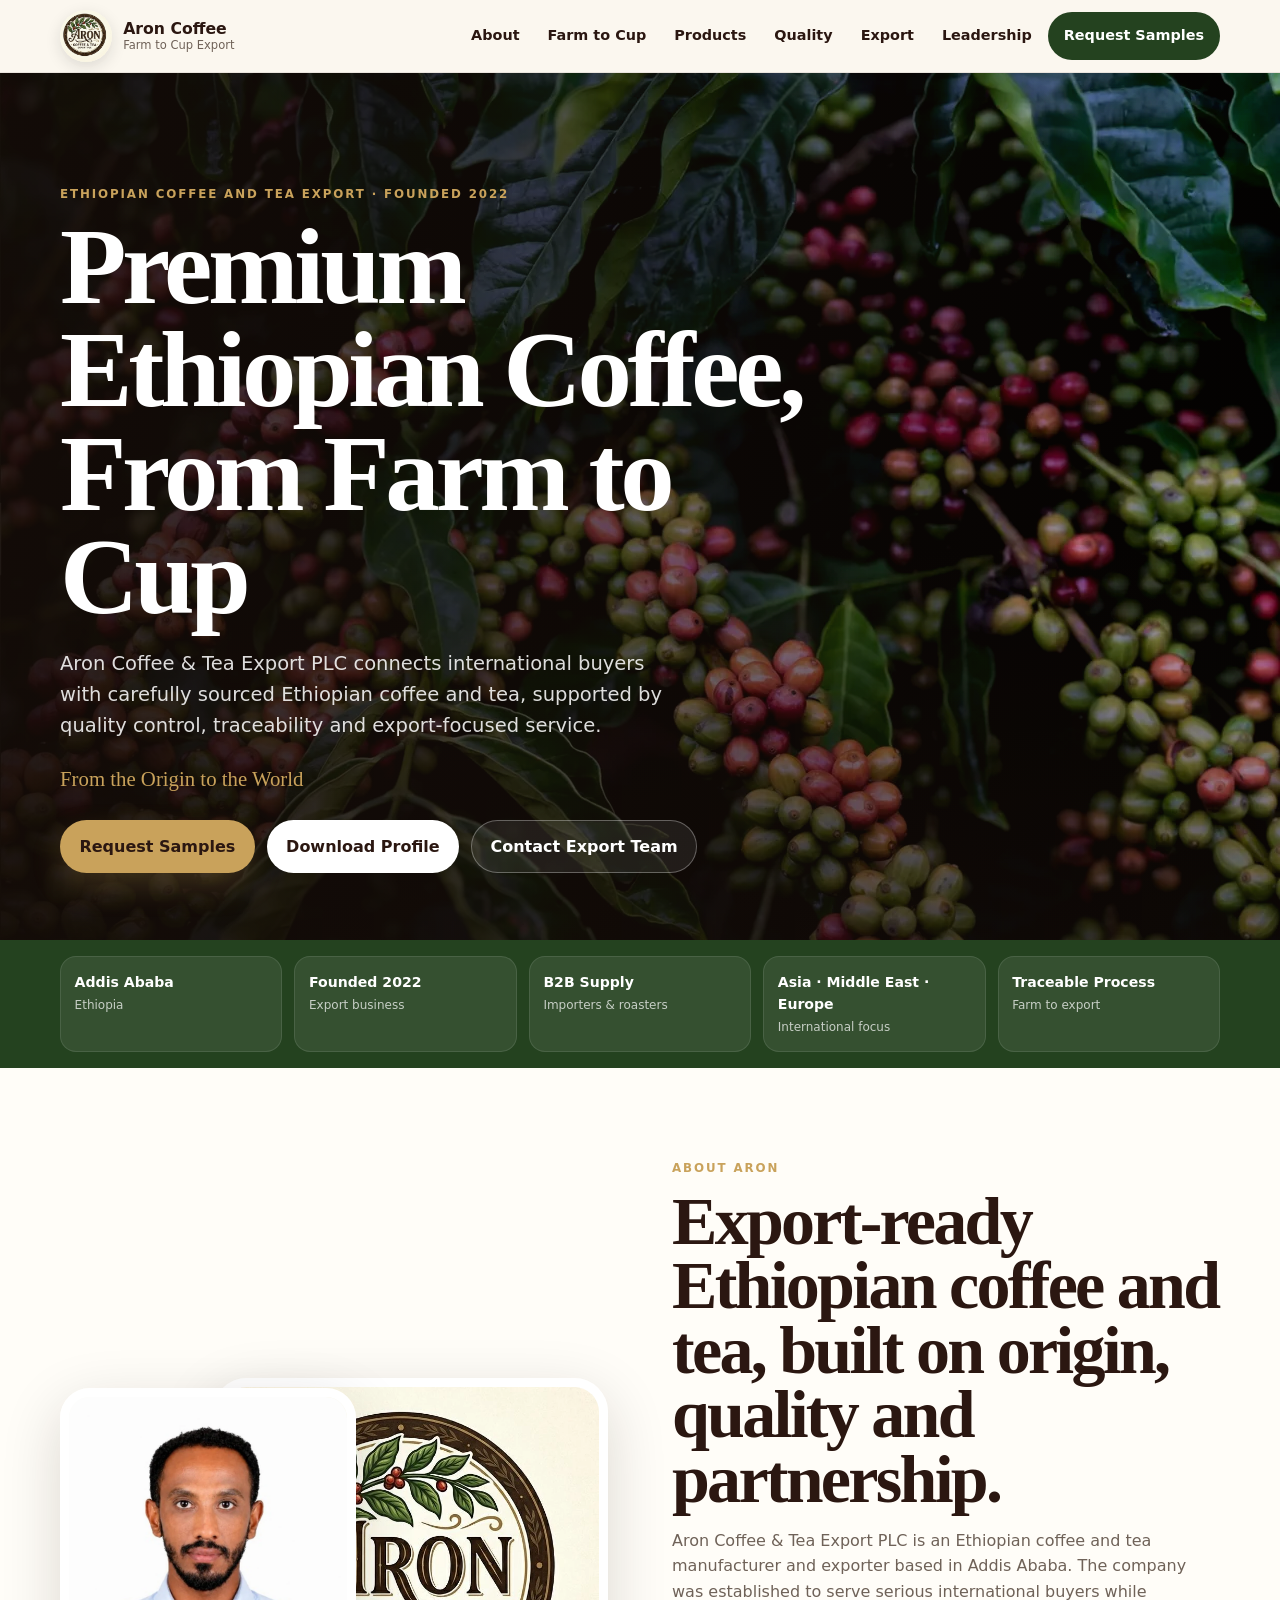
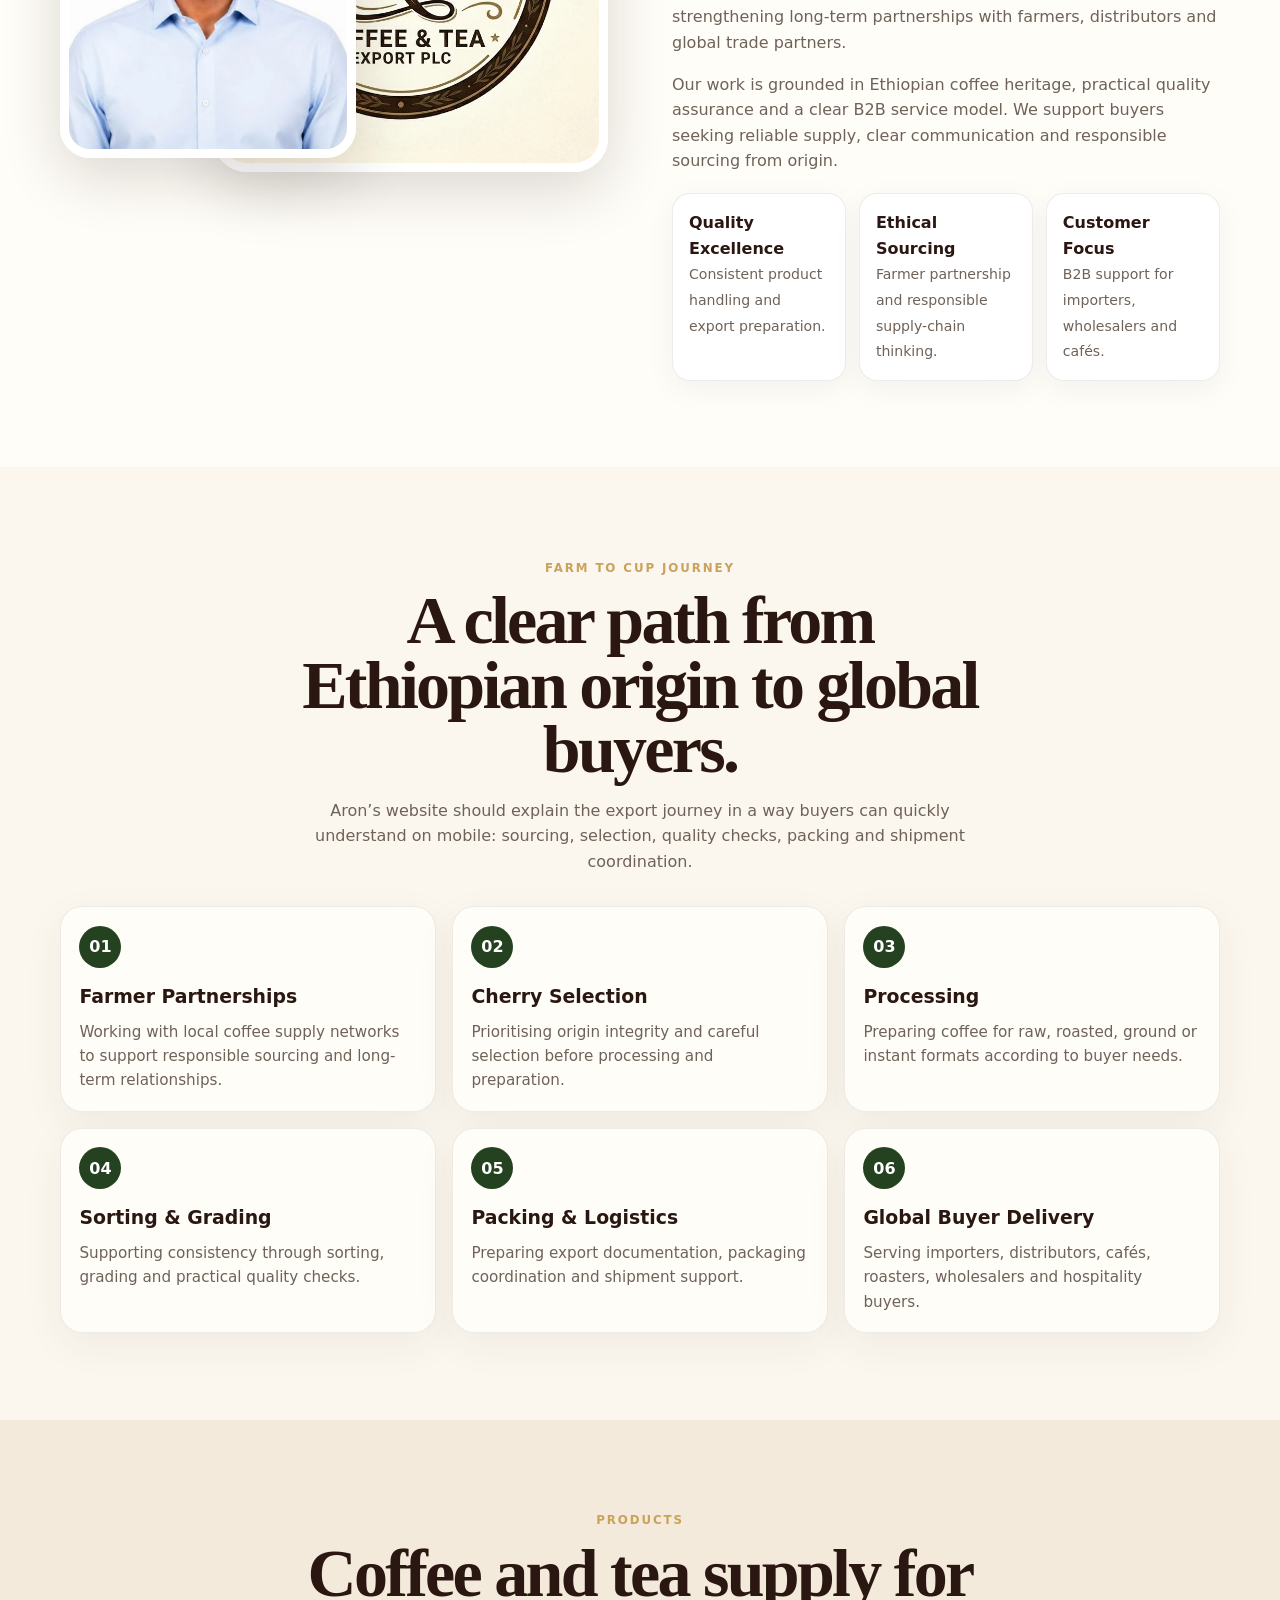
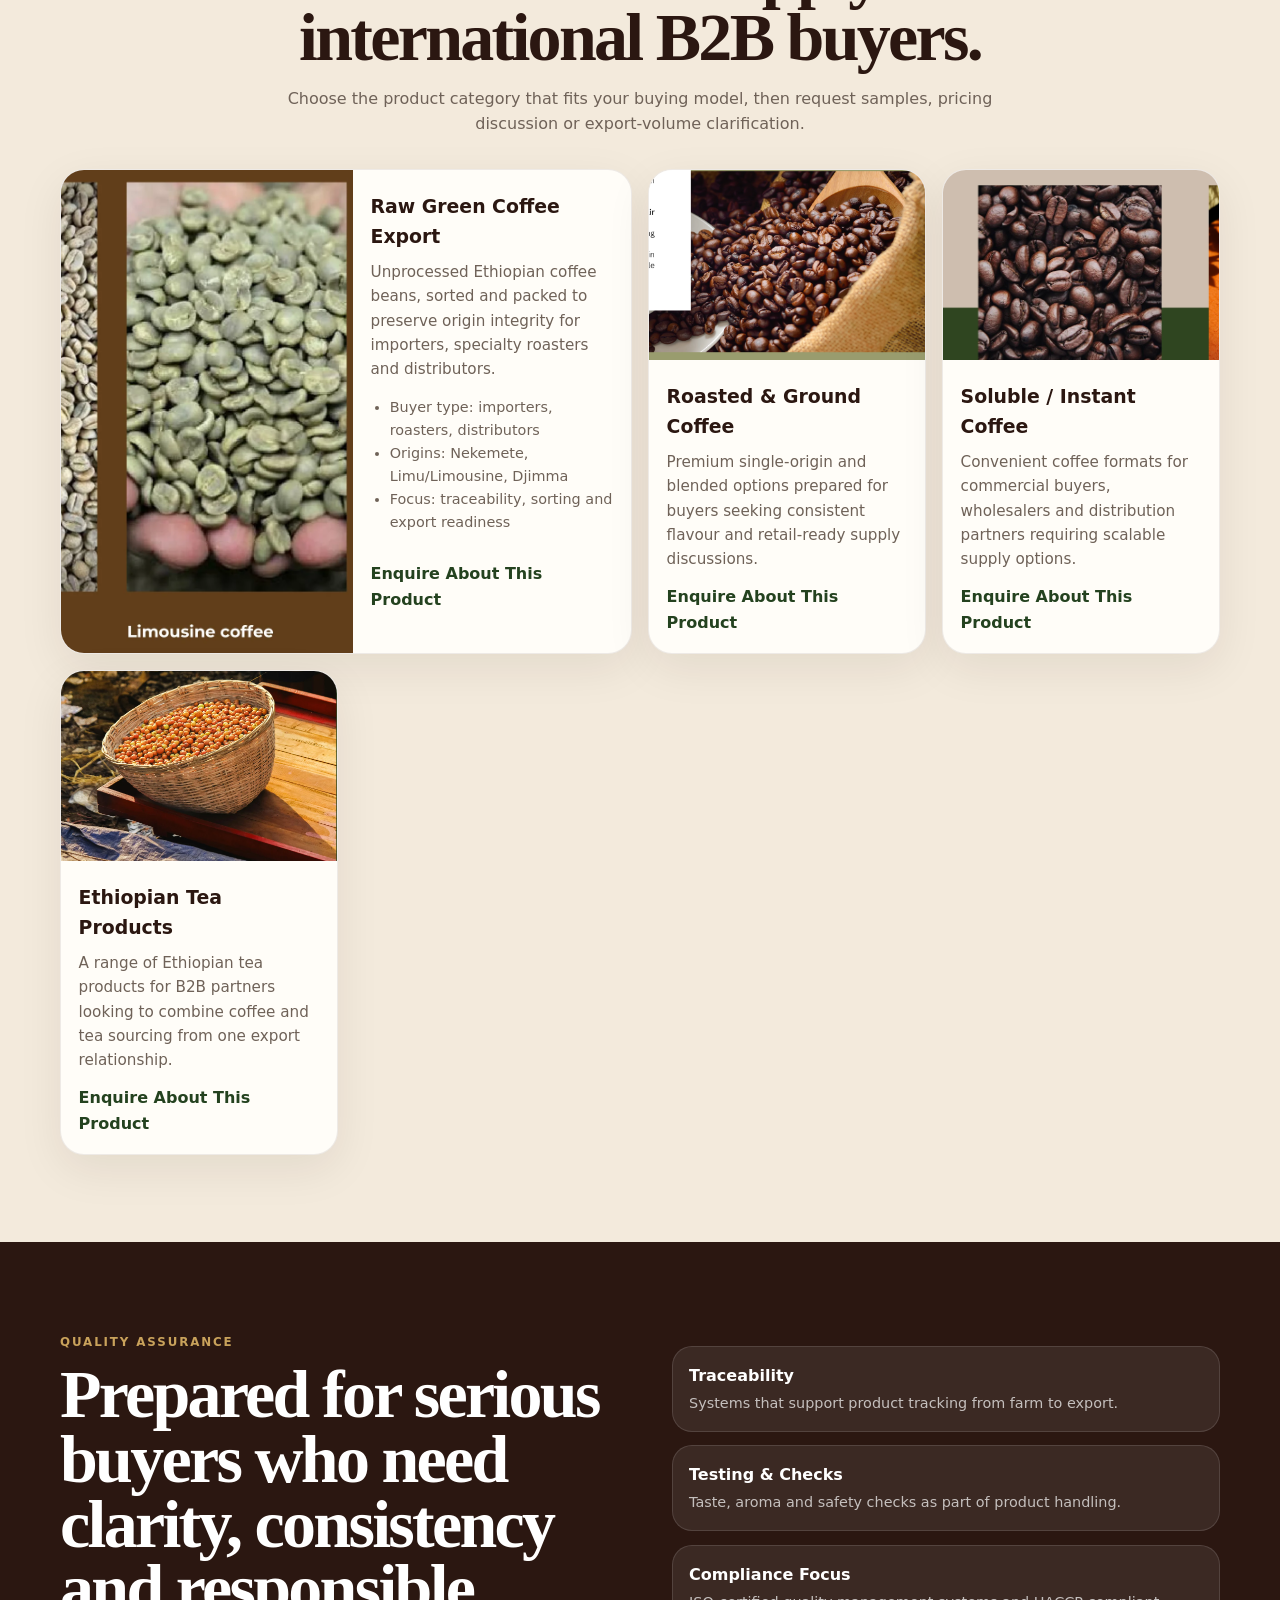
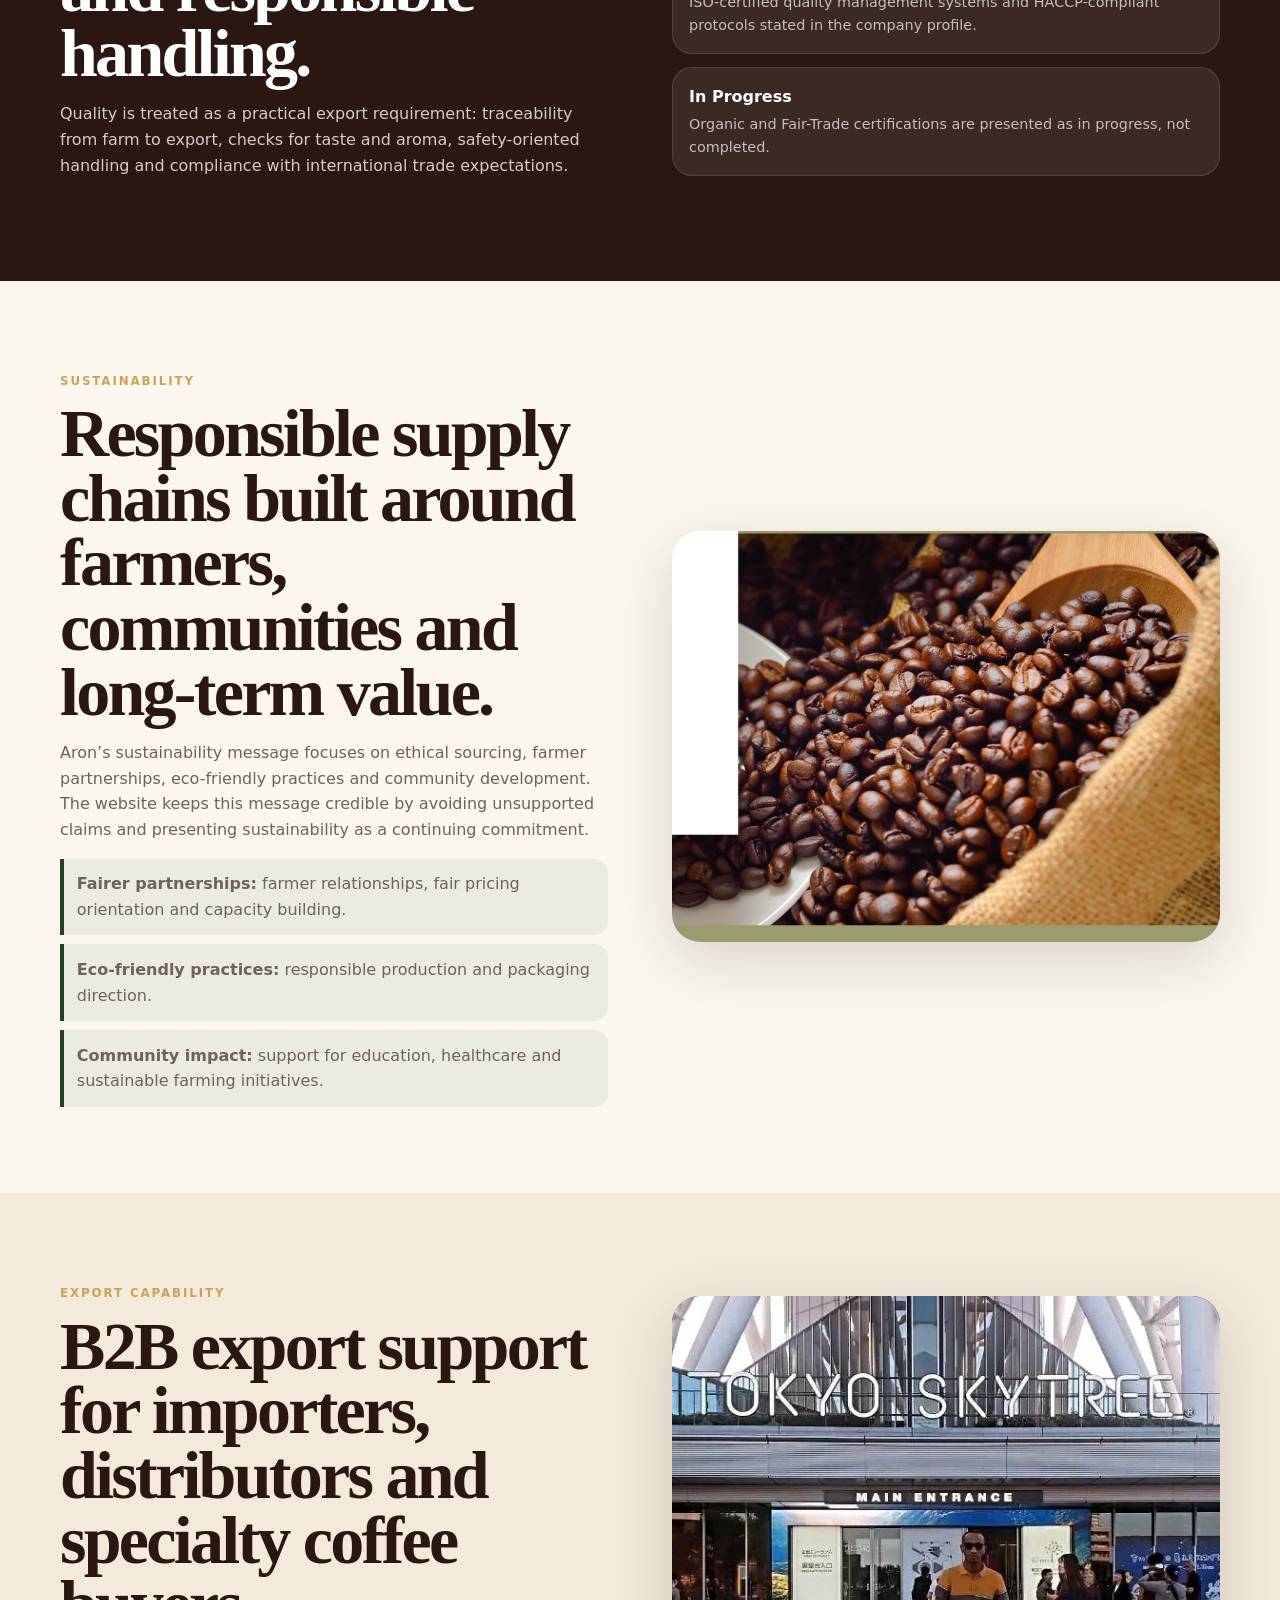
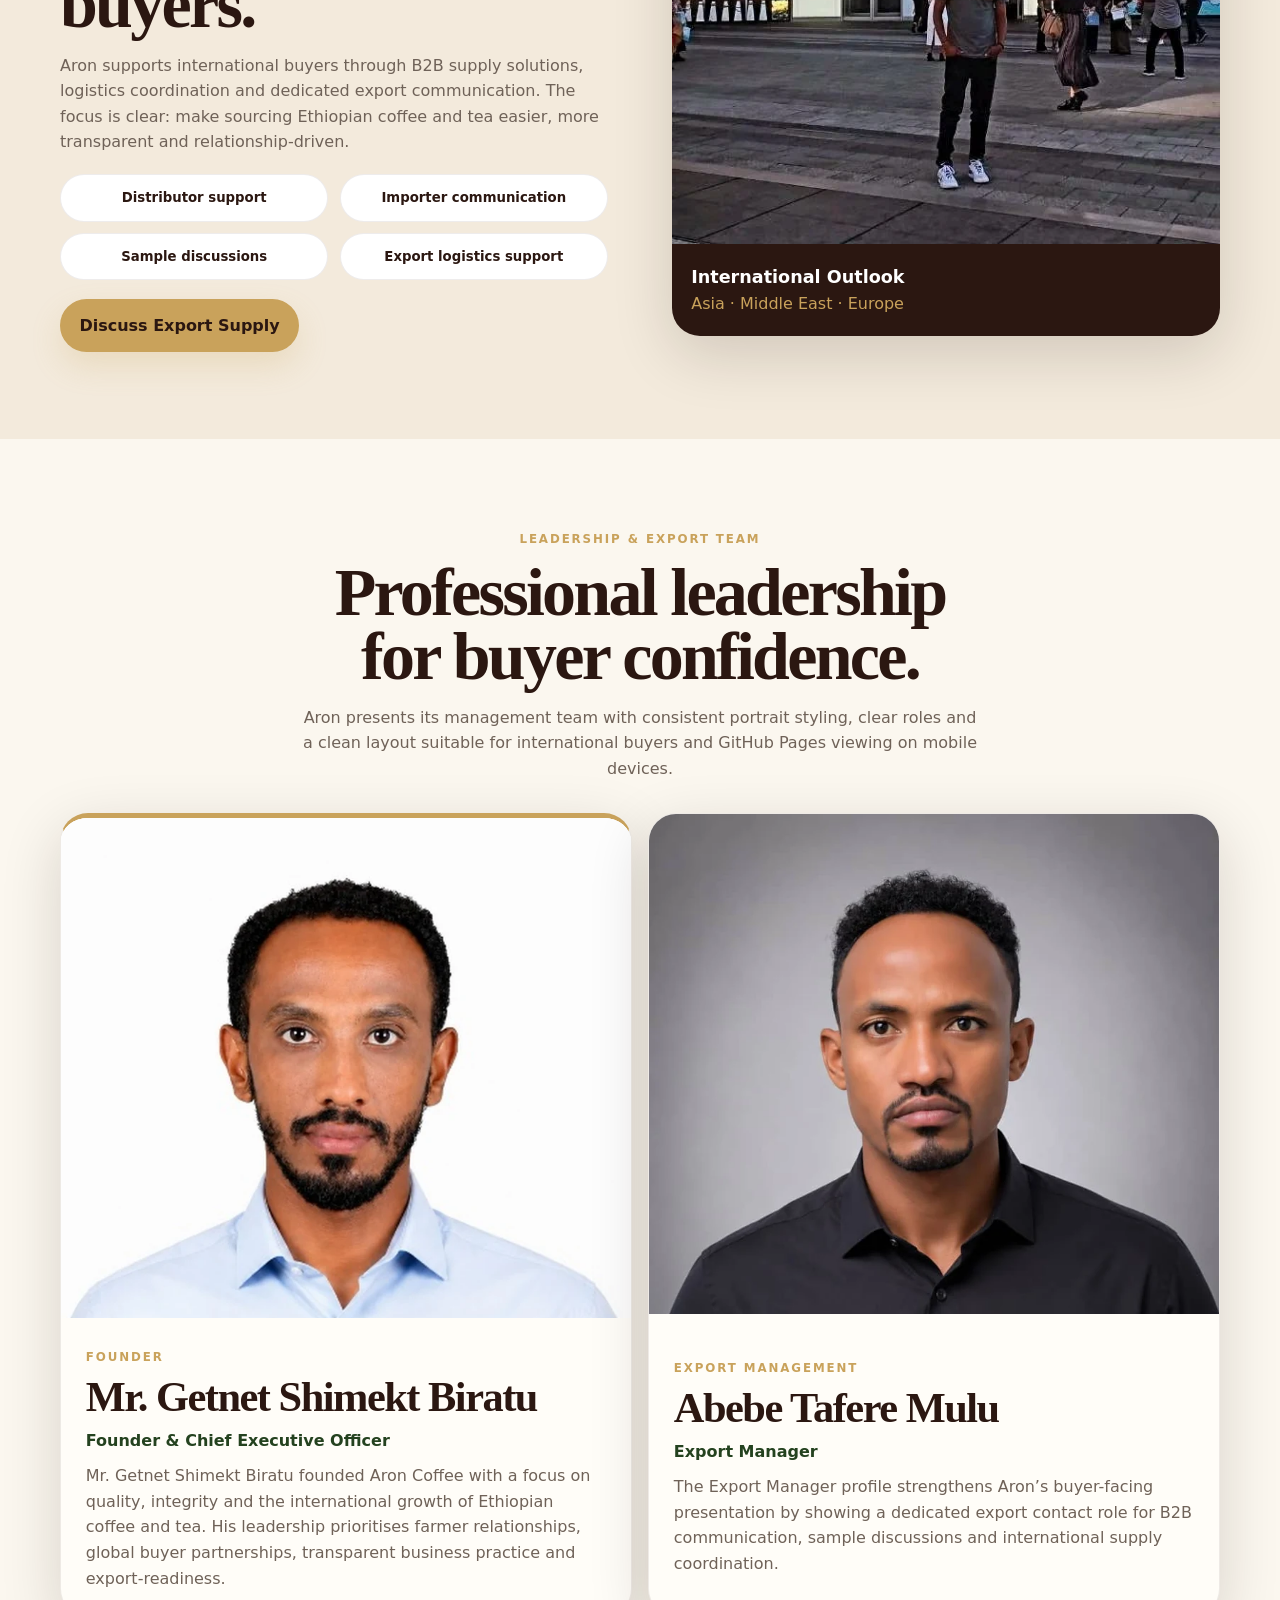
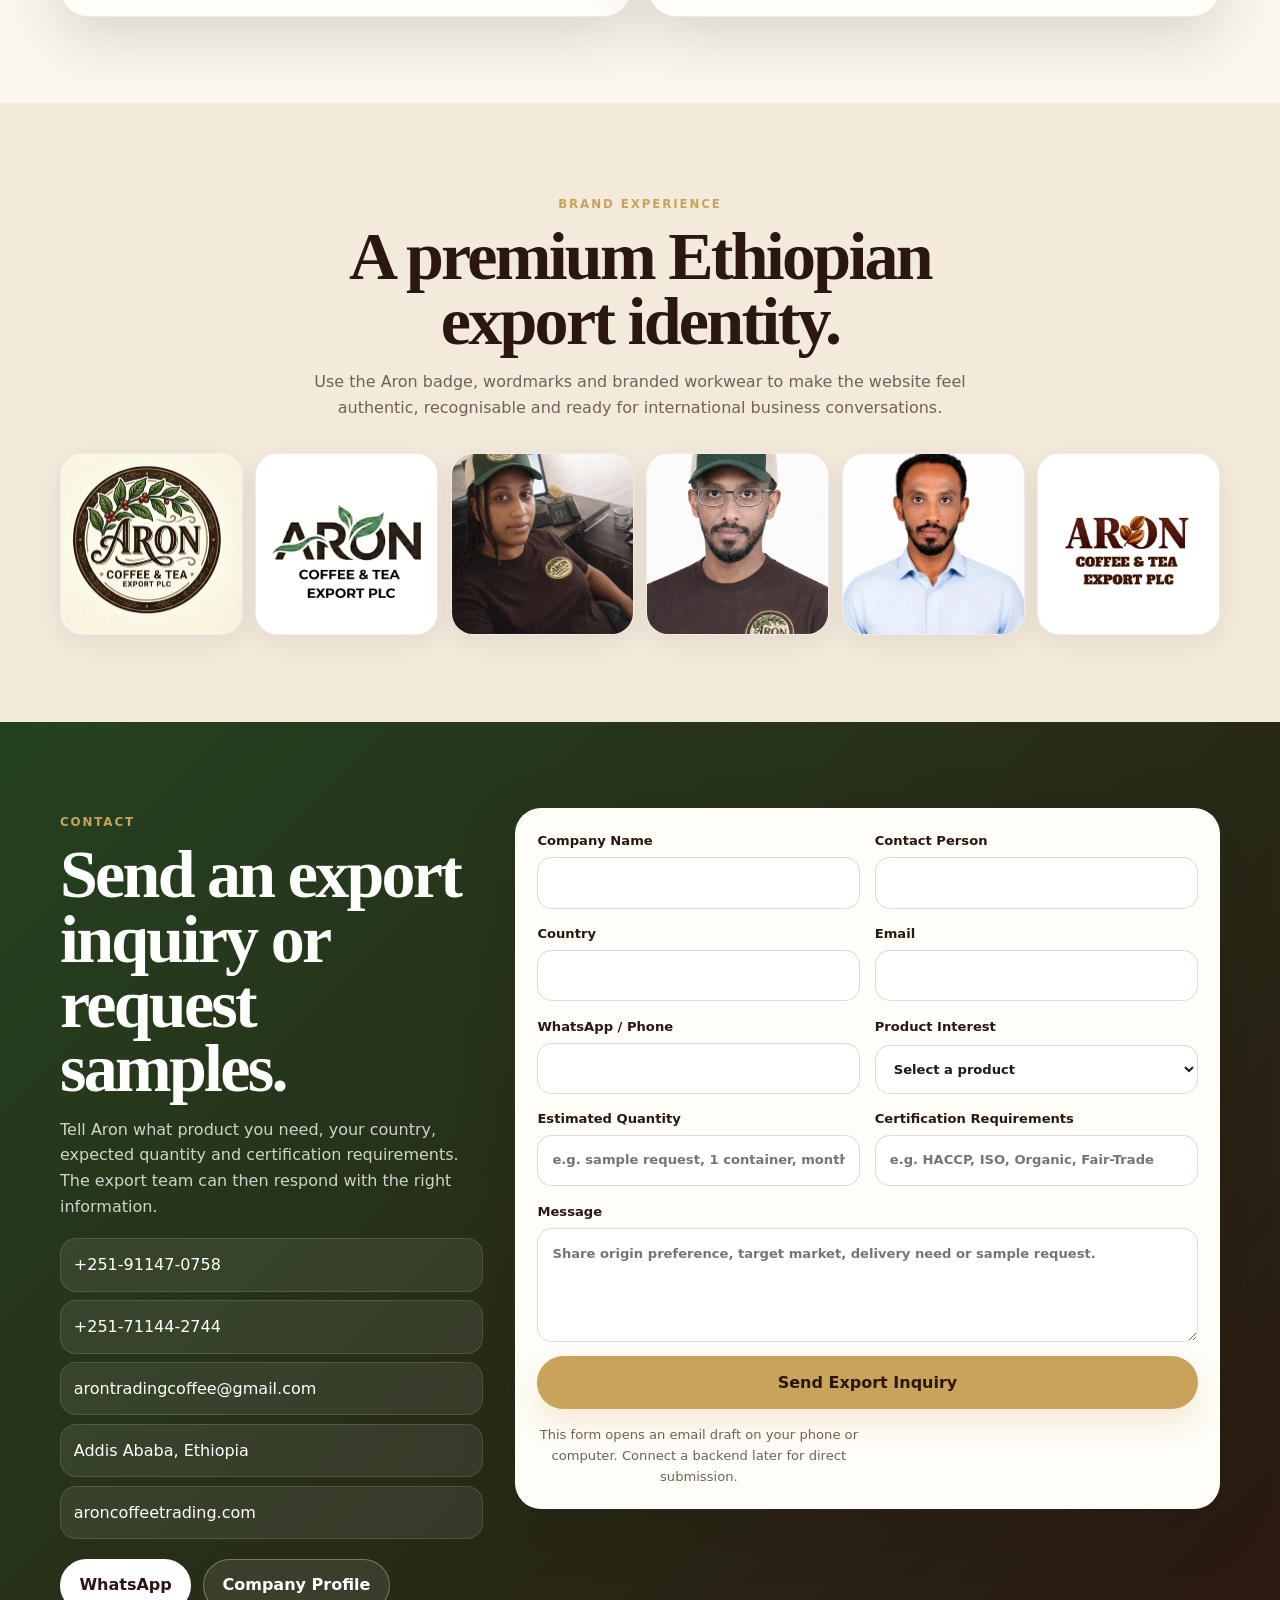
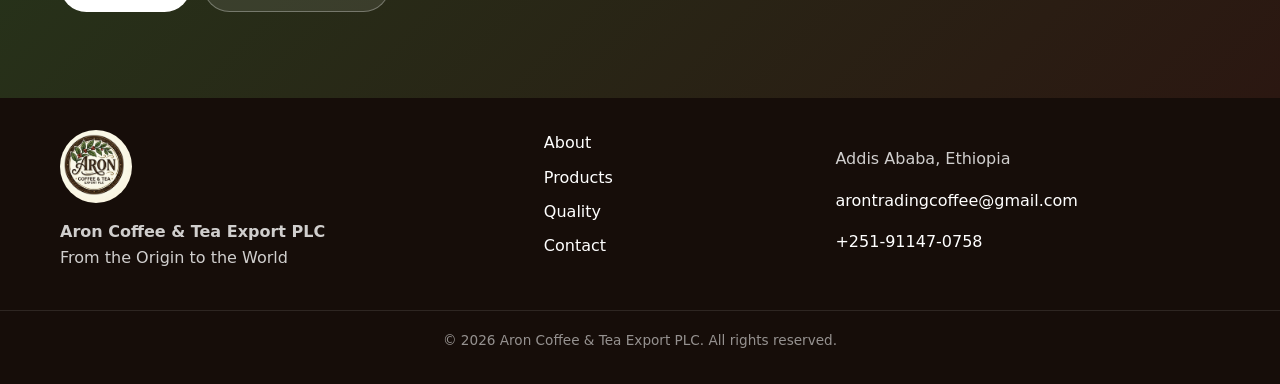
==== commit e203412d: "Add files via upload" ====
--- a/index.html
+++ b/index.html
@@ -62,7 +62,7 @@
         <a href="#products">Products</a>
         <a href="#quality">Quality</a>
         <a href="#export">Export</a>
-        <a href="#founder">Founder</a>
+        <a href="#founder">Leadership</a>
         <a href="#contact" class="nav-cta">Request Samples</a>
       </nav>
     </div>
@@ -115,7 +115,7 @@
         </div>
         <div class="image-stack">
           <img class="image-card large" src="assets/logo_badge.webp" alt="Aron Coffee and Tea Export PLC circular badge logo" loading="lazy">
-          <img class="image-card small" src="assets/founder_brandwear.webp" alt="Aron Coffee branded workwear with company badge" loading="lazy">
+          <img class="image-card small" src="assets/getnet_blue_shirt.webp" alt="Standardised portrait of Mr Getnet Shimekt Biratu wearing a blue shirt" loading="lazy">
         </div>
       </div>
     </section>
@@ -244,14 +244,31 @@
     </section>
 
     <section class="section" id="founder">
-      <div class="container founder-card">
-        <img src="assets/founder_suit.webp" alt="Mr Getnet Shimekt Biratu, Founder and Chief Executive Officer of Aron Coffee" loading="lazy">
-        <div>
-          <span class="section-kicker">Leadership</span>
-          <h2>Mr. Getnet Shimekt Biratu</h2>
-          <p class="role">Founder & Chief Executive Officer</p>
-          <p>Mr. Getnet Shimekt Biratu founded Aron Coffee with a focus on quality, integrity and the international growth of Ethiopian coffee and tea. His leadership prioritises farmer relationships, global buyer partnerships, transparent business practice and export-readiness.</p>
-          <p>The leadership profile is presented clearly and professionally to build confidence with serious B2B partners.</p>
+      <div class="container">
+        <div class="section-heading narrow">
+          <span class="section-kicker">Leadership & Export Team</span>
+          <h2>Professional leadership for buyer confidence.</h2>
+          <p>Aron presents its management team with consistent portrait styling, clear roles and a clean layout suitable for international buyers and GitHub Pages viewing on mobile devices.</p>
+        </div>
+        <div class="leadership-grid">
+          <article class="leader-card leader-primary">
+            <img src="assets/getnet_blue_shirt.webp" alt="Mr Getnet Shimekt Biratu wearing a blue shirt, Founder and Chief Executive Officer of Aron Coffee" loading="lazy">
+            <div>
+              <span class="section-kicker">Founder</span>
+              <h3>Mr. Getnet Shimekt Biratu</h3>
+              <p class="role">Founder & Chief Executive Officer</p>
+              <p>Mr. Getnet Shimekt Biratu founded Aron Coffee with a focus on quality, integrity and the international growth of Ethiopian coffee and tea. His leadership prioritises farmer relationships, global buyer partnerships, transparent business practice and export-readiness.</p>
+            </div>
+          </article>
+          <article class="leader-card">
+            <img src="assets/abebe_export_manager.webp" alt="Abebe Tafere Mulu wearing a black shirt, Export Manager of Aron Coffee" loading="lazy">
+            <div>
+              <span class="section-kicker">Export Management</span>
+              <h3>Abebe Tafere Mulu</h3>
+              <p class="role">Export Manager</p>
+              <p>The Export Manager profile strengthens Aron’s buyer-facing presentation by showing a dedicated export contact role for B2B communication, sample discussions and international supply coordination.</p>
+            </div>
+          </article>
         </div>
       </div>
     </section>
@@ -268,7 +285,7 @@
           <img src="assets/logo_leaf_wordmark.webp" alt="Aron Coffee and Tea Export PLC leaf wordmark logo" loading="lazy">
           <img src="assets/team_brandwear.webp" alt="Aron Coffee team member wearing branded cap and T-shirt" loading="lazy">
           <img src="assets/brand_cap.webp" alt="Aron Coffee branded cap and T-shirt product image" loading="lazy">
-          <img src="assets/founder_brandwear.webp" alt="Aron Coffee branded founder portrait with company badge" loading="lazy">
+          <img src="assets/getnet_blue_shirt.webp" alt="Standardised portrait of Mr Getnet Shimekt Biratu wearing a blue shirt" loading="lazy">
           <img src="assets/logo_coffee_wordmark.webp" alt="Aron Coffee and Tea Export PLC coffee bean wordmark logo" loading="lazy">
         </div>
       </div>
--- a/styles.css
+++ b/styles.css
@@ -45,3 +45,14 @@
 @media (min-width:640px){.trust-grid{grid-template-columns:repeat(3,1fr)}.timeline{grid-template-columns:repeat(2,1fr)}.product-grid{grid-template-columns:repeat(2,1fr)}.gallery-grid{grid-template-columns:repeat(3,1fr)}.inquiry-form{grid-template-columns:1fr 1fr;padding:1.4rem}.product-card.featured{grid-column:1/-1;display:grid;grid-template-columns:1.05fr 1fr}.product-card.featured img{height:100%;min-height:320px}.section{padding:5.4rem 0}.hero-content{padding-bottom:4.2rem}}
 @media (min-width:920px){body{padding-bottom:0}.mobile-cta{display:none}.menu-toggle{display:none}.site-nav{position:static;transform:none;opacity:1;pointer-events:auto;display:flex;align-items:center;background:transparent;border:0;box-shadow:none;padding:0;gap:.25rem}.site-nav a{font-size:.9rem;padding:.68rem .75rem}.site-nav .nav-cta{padding:.78rem 1rem;border-radius:999px}.hero{min-height:780px;align-items:center}.hero-overlay{background:linear-gradient(90deg,rgba(20,12,8,.92),rgba(20,12,8,.66) 45%,rgba(20,12,8,.15)),linear-gradient(0deg,rgba(20,12,8,.55),transparent 45%)}.hero-content{padding-top:7rem}.trust-grid{grid-template-columns:repeat(5,1fr)}.split{grid-template-columns:1fr 1fr;gap:4rem}.split-reverse-mobile{direction:rtl}.split-reverse-mobile>*{direction:ltr}.mini-cards{grid-template-columns:repeat(3,1fr)}.timeline{grid-template-columns:repeat(3,1fr)}.product-grid{grid-template-columns:repeat(4,1fr)}.product-card.featured{grid-column:span 2}.quality-layout{grid-template-columns:1fr 1fr;align-items:center;gap:4rem}.founder-card{grid-template-columns:.8fr 1.2fr;align-items:center;padding:1.2rem}.founder-card>div{padding:2rem}.gallery-grid{grid-template-columns:repeat(6,1fr)}.contact-grid{grid-template-columns:.75fr 1.25fr;align-items:start;gap:2rem}.footer-grid{grid-template-columns:1.2fr .7fr 1fr;align-items:start}.site-footer{padding-bottom:2rem}}
 @media (prefers-reduced-motion:reduce){*{scroll-behavior:auto!important;animation:none!important;transition:none!important}}
+
+/* Updated leadership layout: Founder + Export Manager */
+.leadership-grid{display:grid;gap:1rem;margin-top:1.4rem}
+.leader-card{background:var(--white);border:1px solid rgba(43,23,17,.08);border-radius:28px;overflow:hidden;box-shadow:var(--shadow);display:grid}
+.leader-card img{width:100%;height:360px;object-fit:cover;object-position:top center;background:#fff}
+.leader-card>div{padding:1.2rem}
+.leader-card h3{font-family:Georgia,"Times New Roman",serif;font-size:clamp(1.7rem,6vw,2.65rem);line-height:1;margin:.45rem 0 .25rem;color:var(--brown);letter-spacing:-.035em}
+.leader-card p{margin:.6rem 0 0;color:var(--muted)}
+.leader-primary{border-top:5px solid var(--gold)}
+@media (min-width:760px){.leadership-grid{grid-template-columns:1fr 1fr;align-items:stretch}.leader-card img{height:430px}}
+@media (min-width:1040px){.leader-primary{grid-column:span 1}.leader-card>div{padding:1.55rem}.leader-card img{height:500px}}
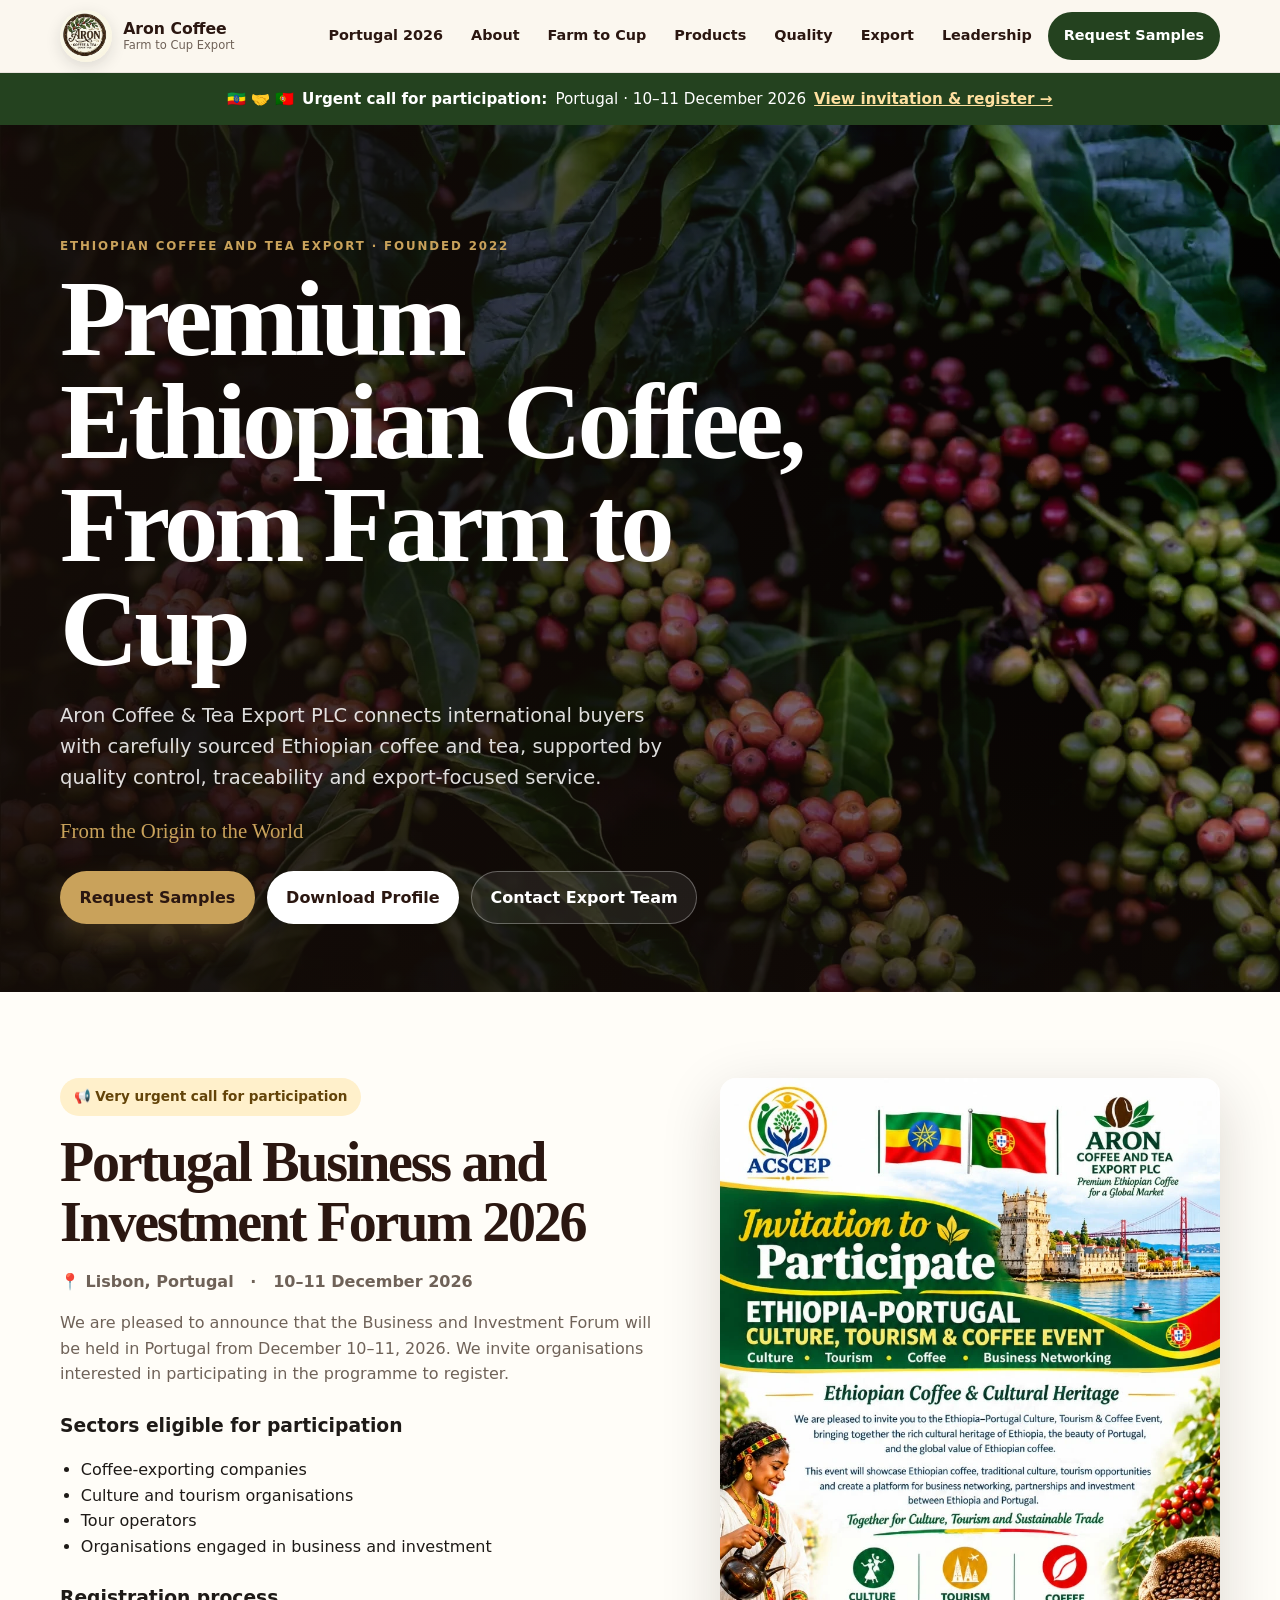
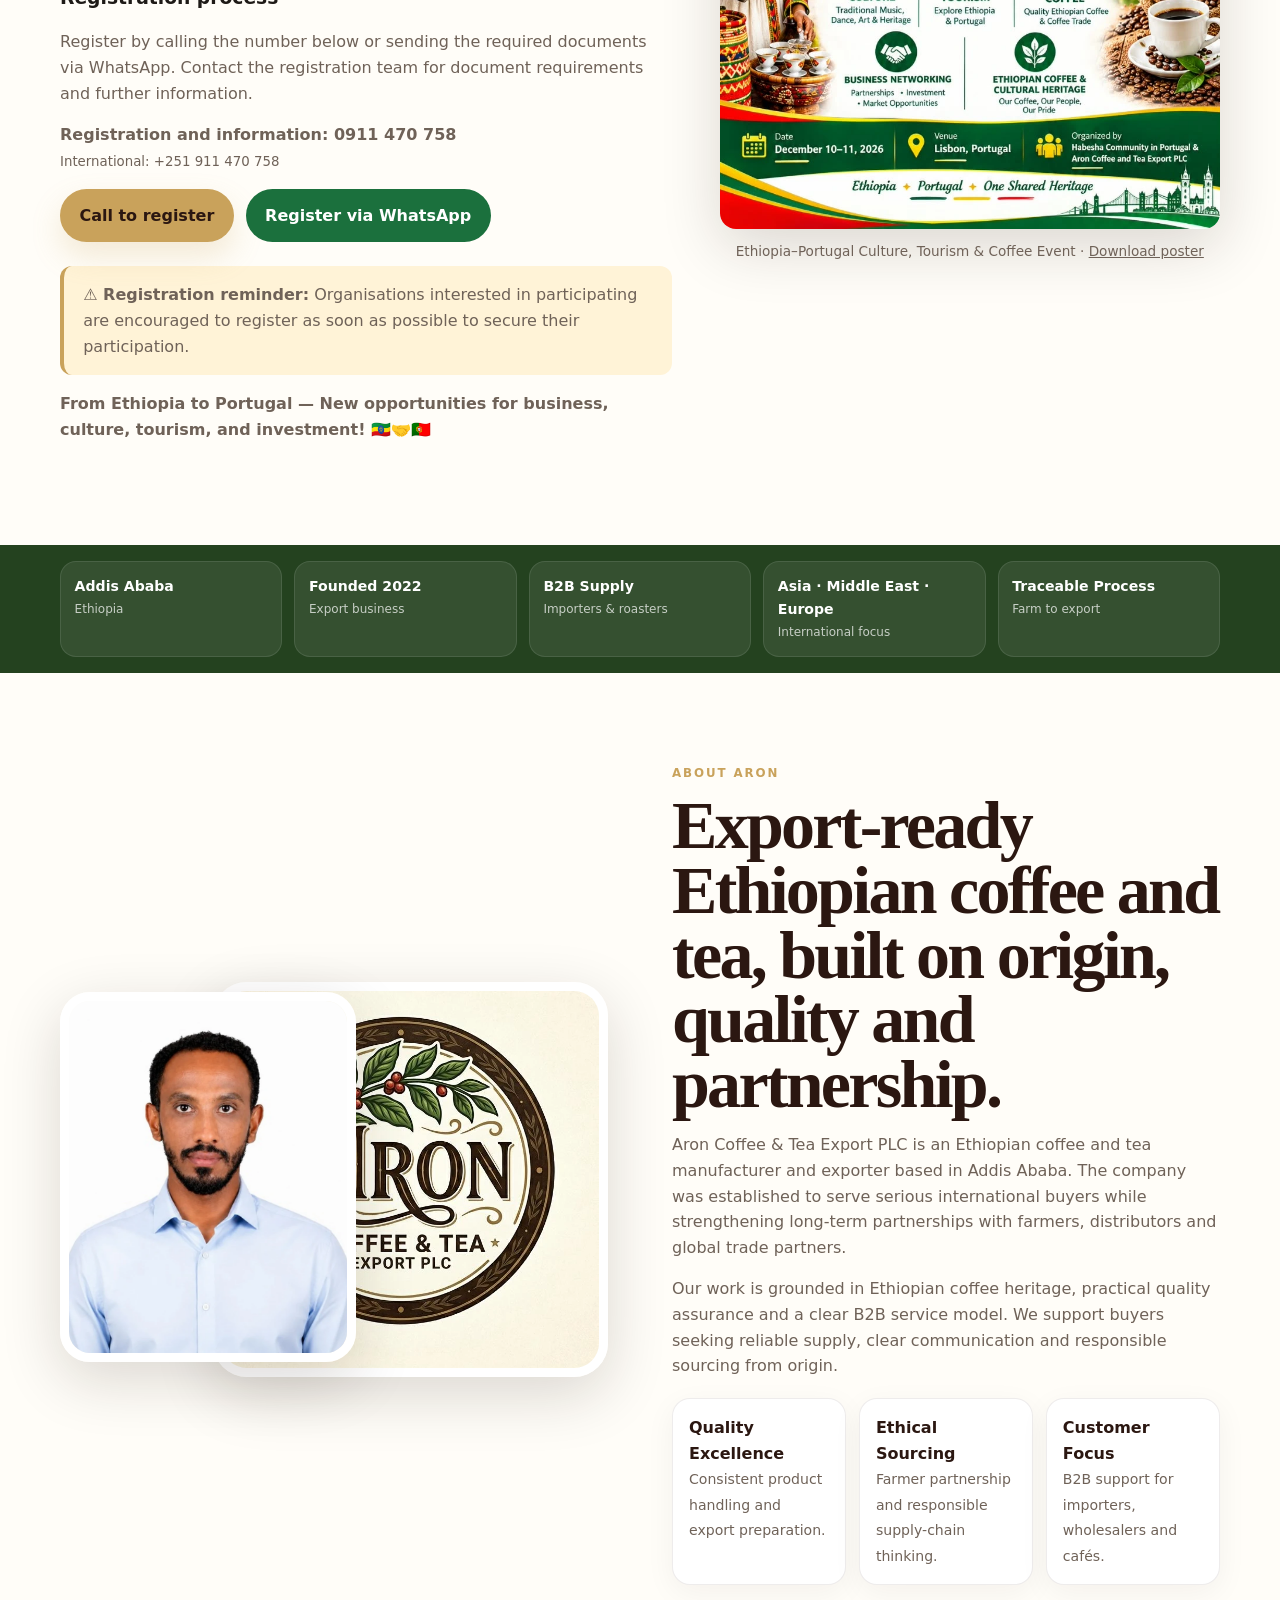
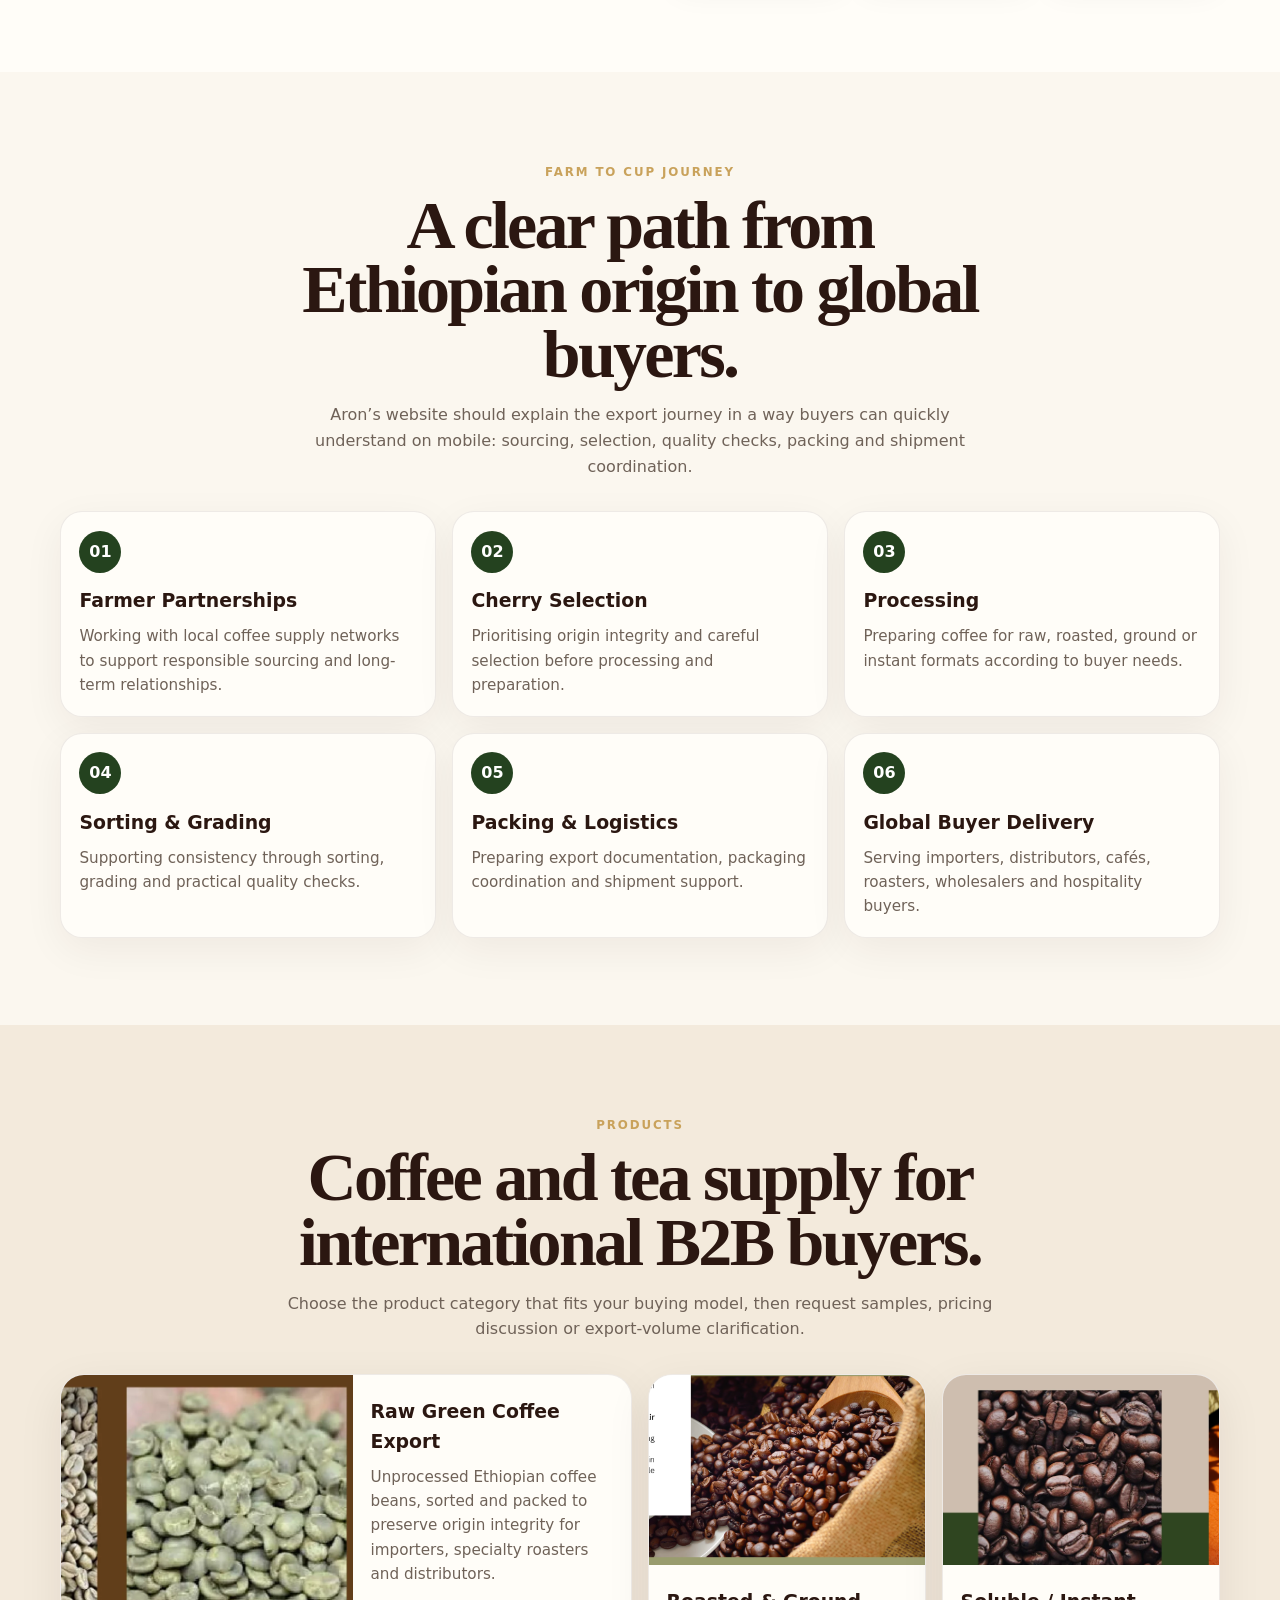
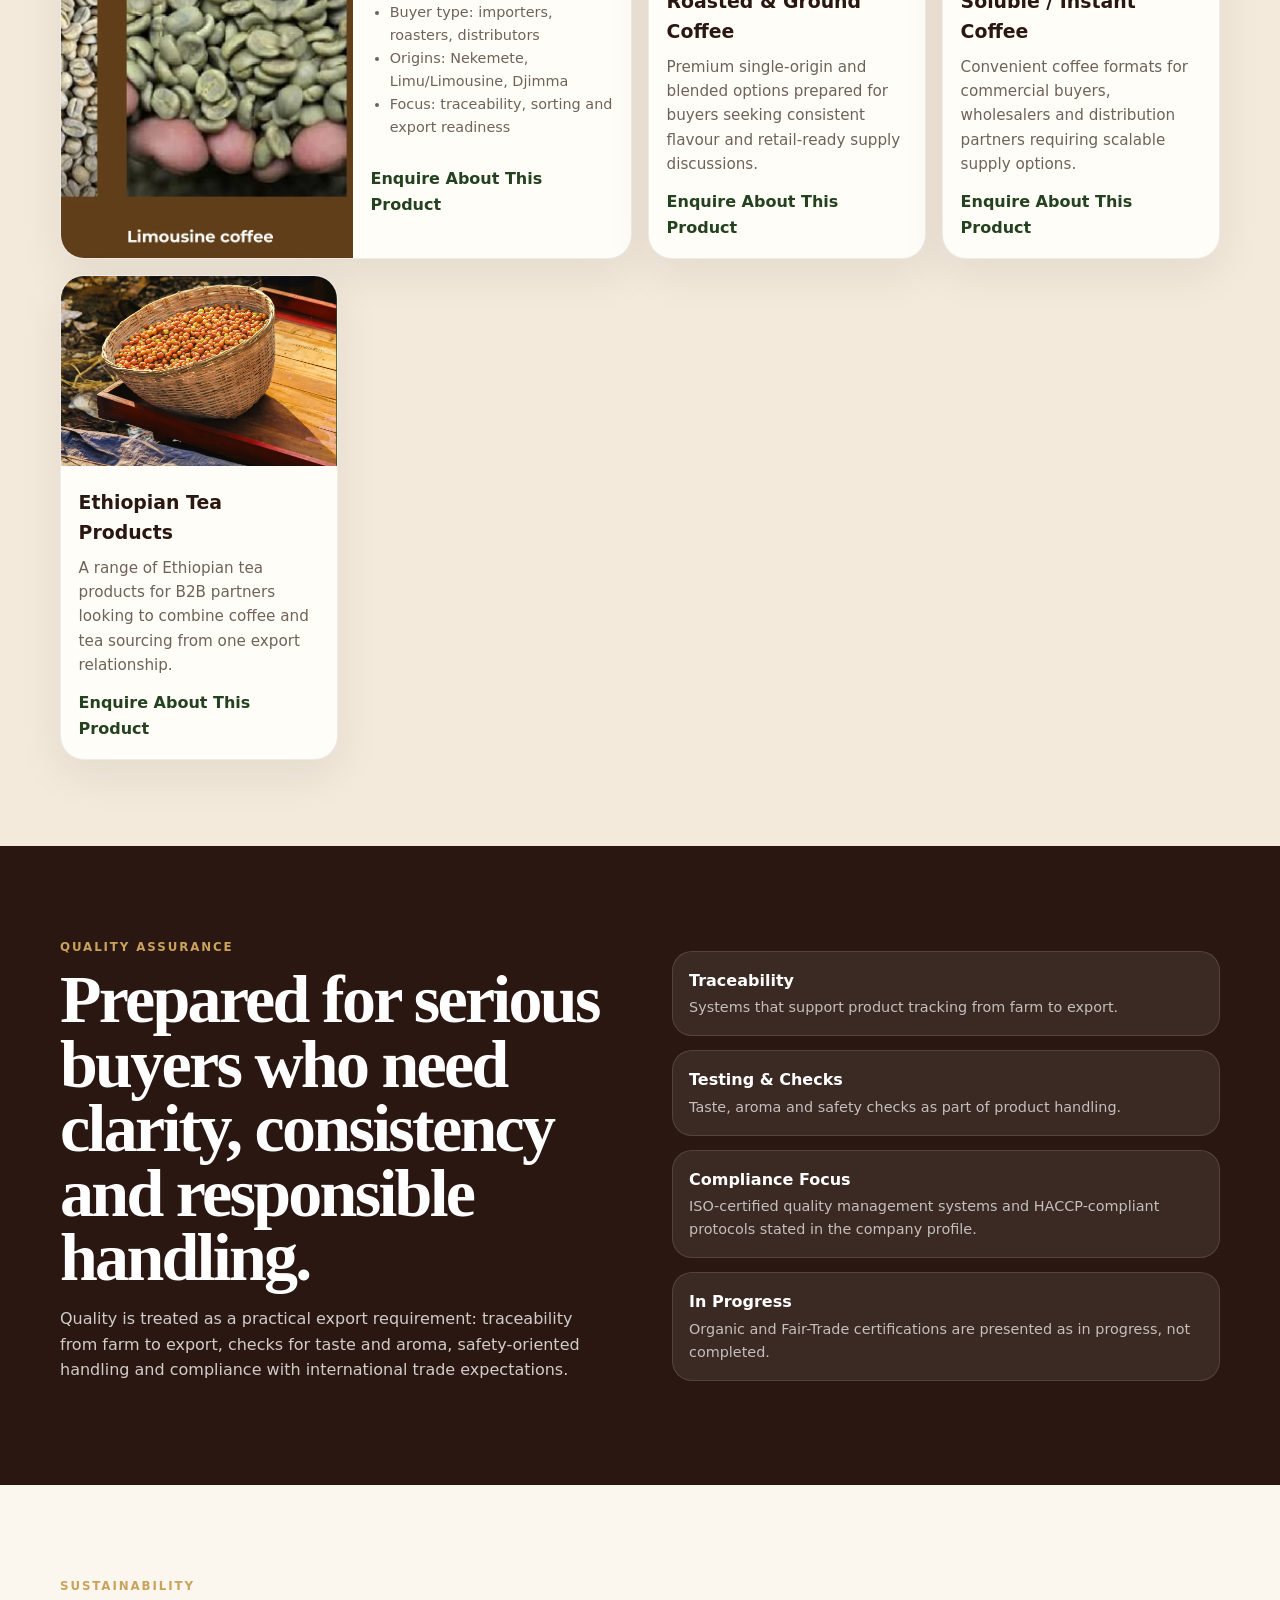
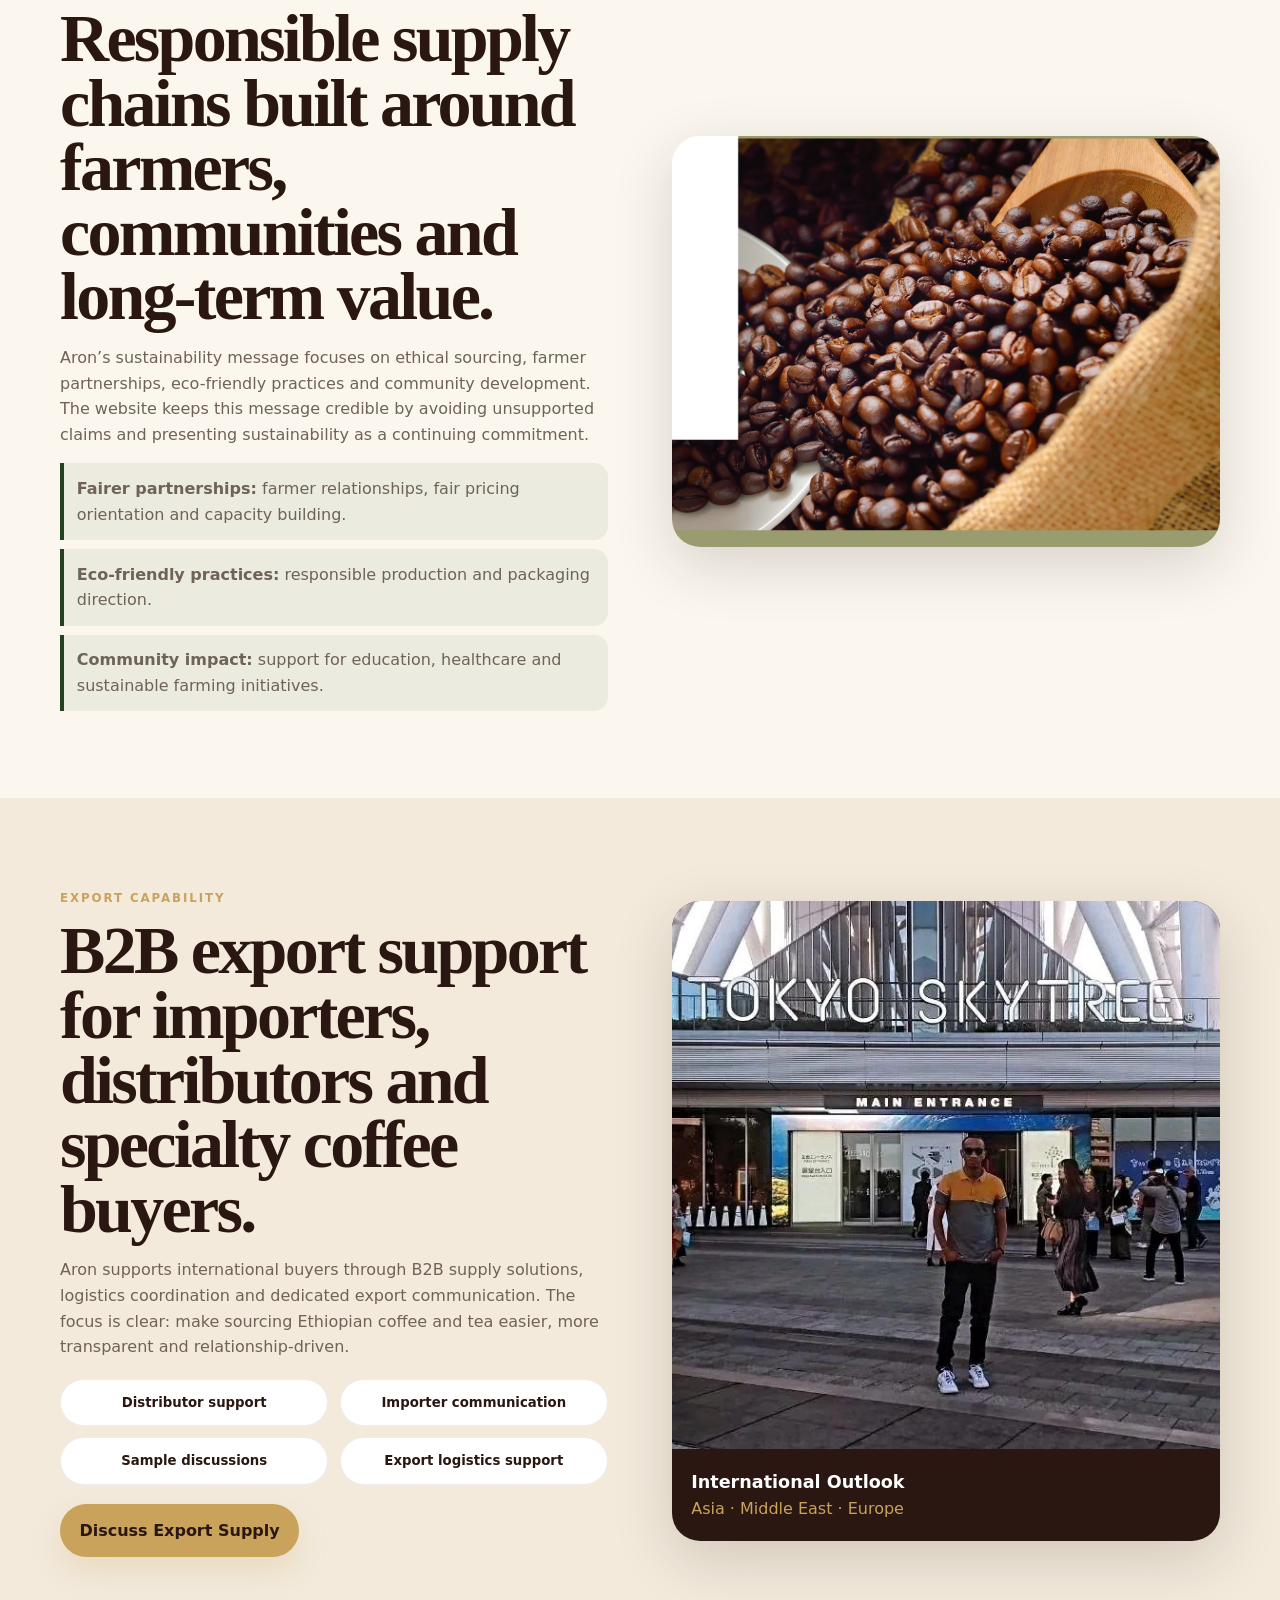
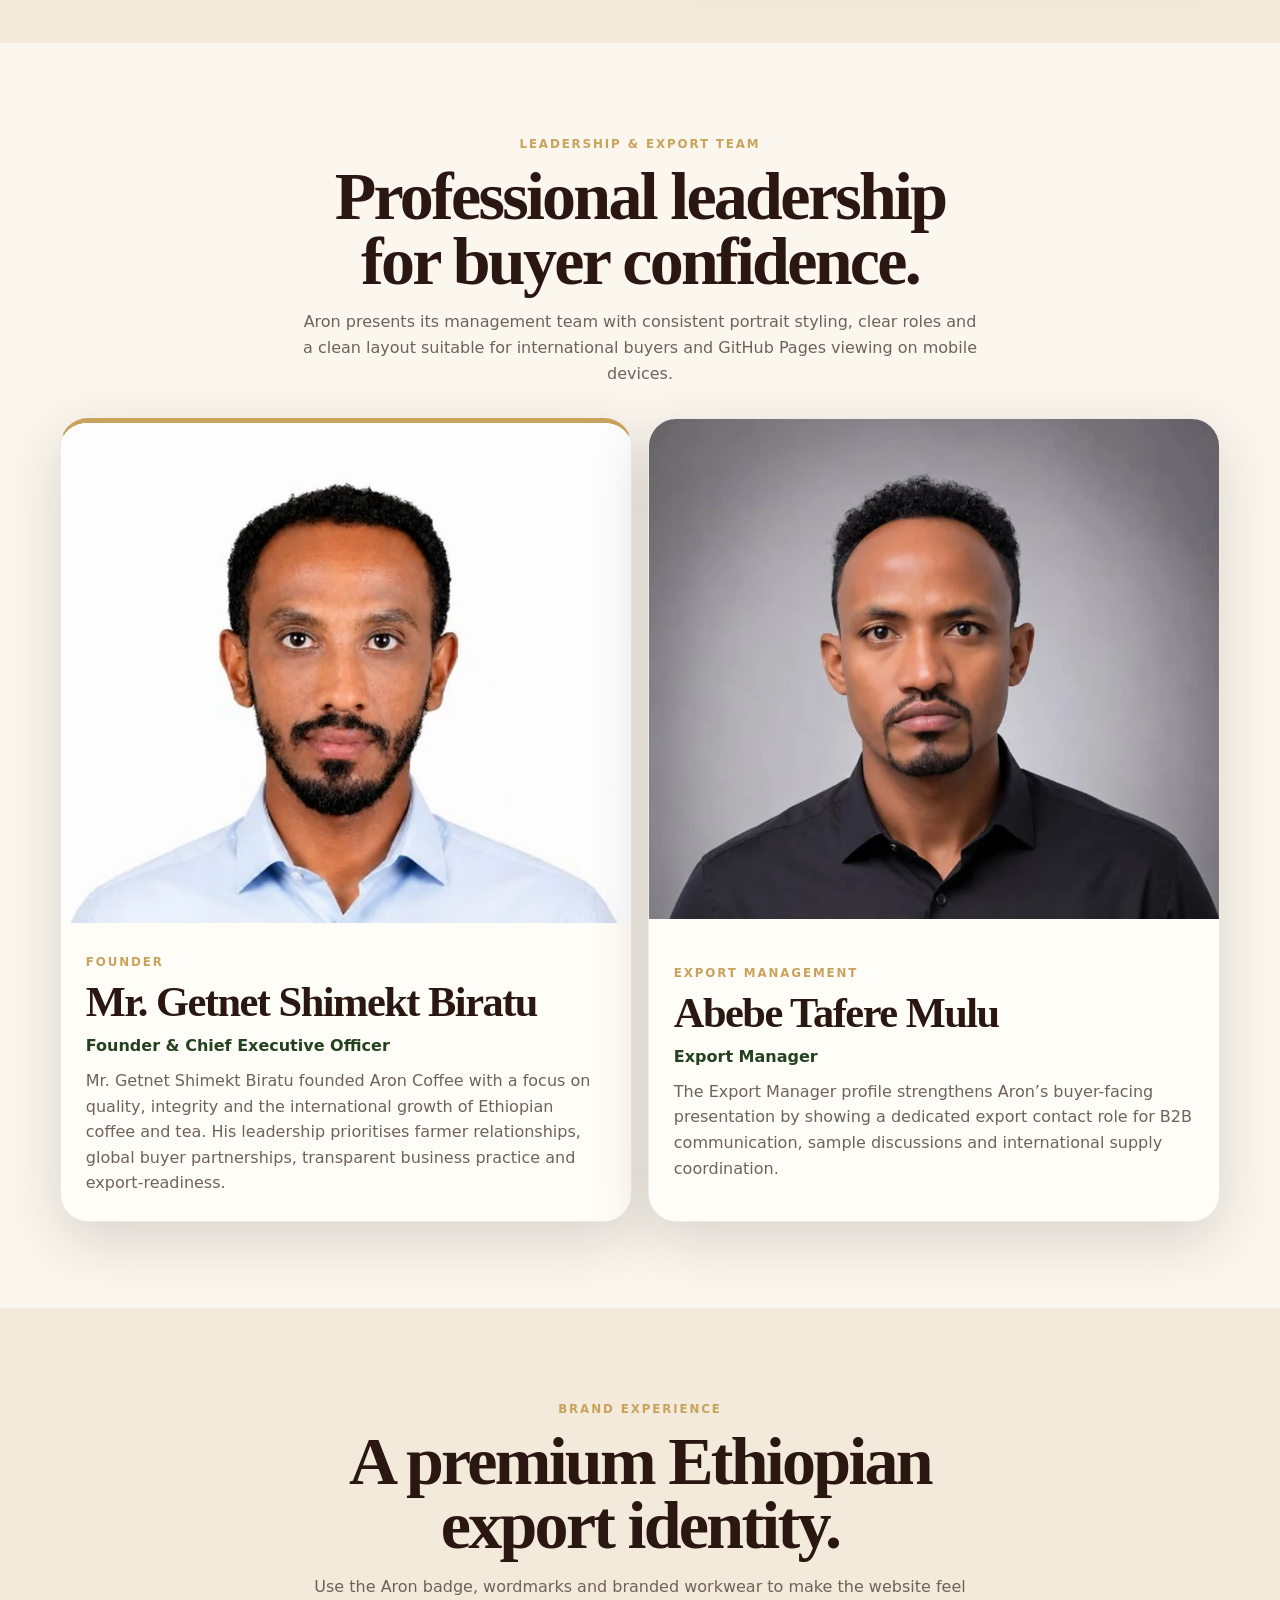
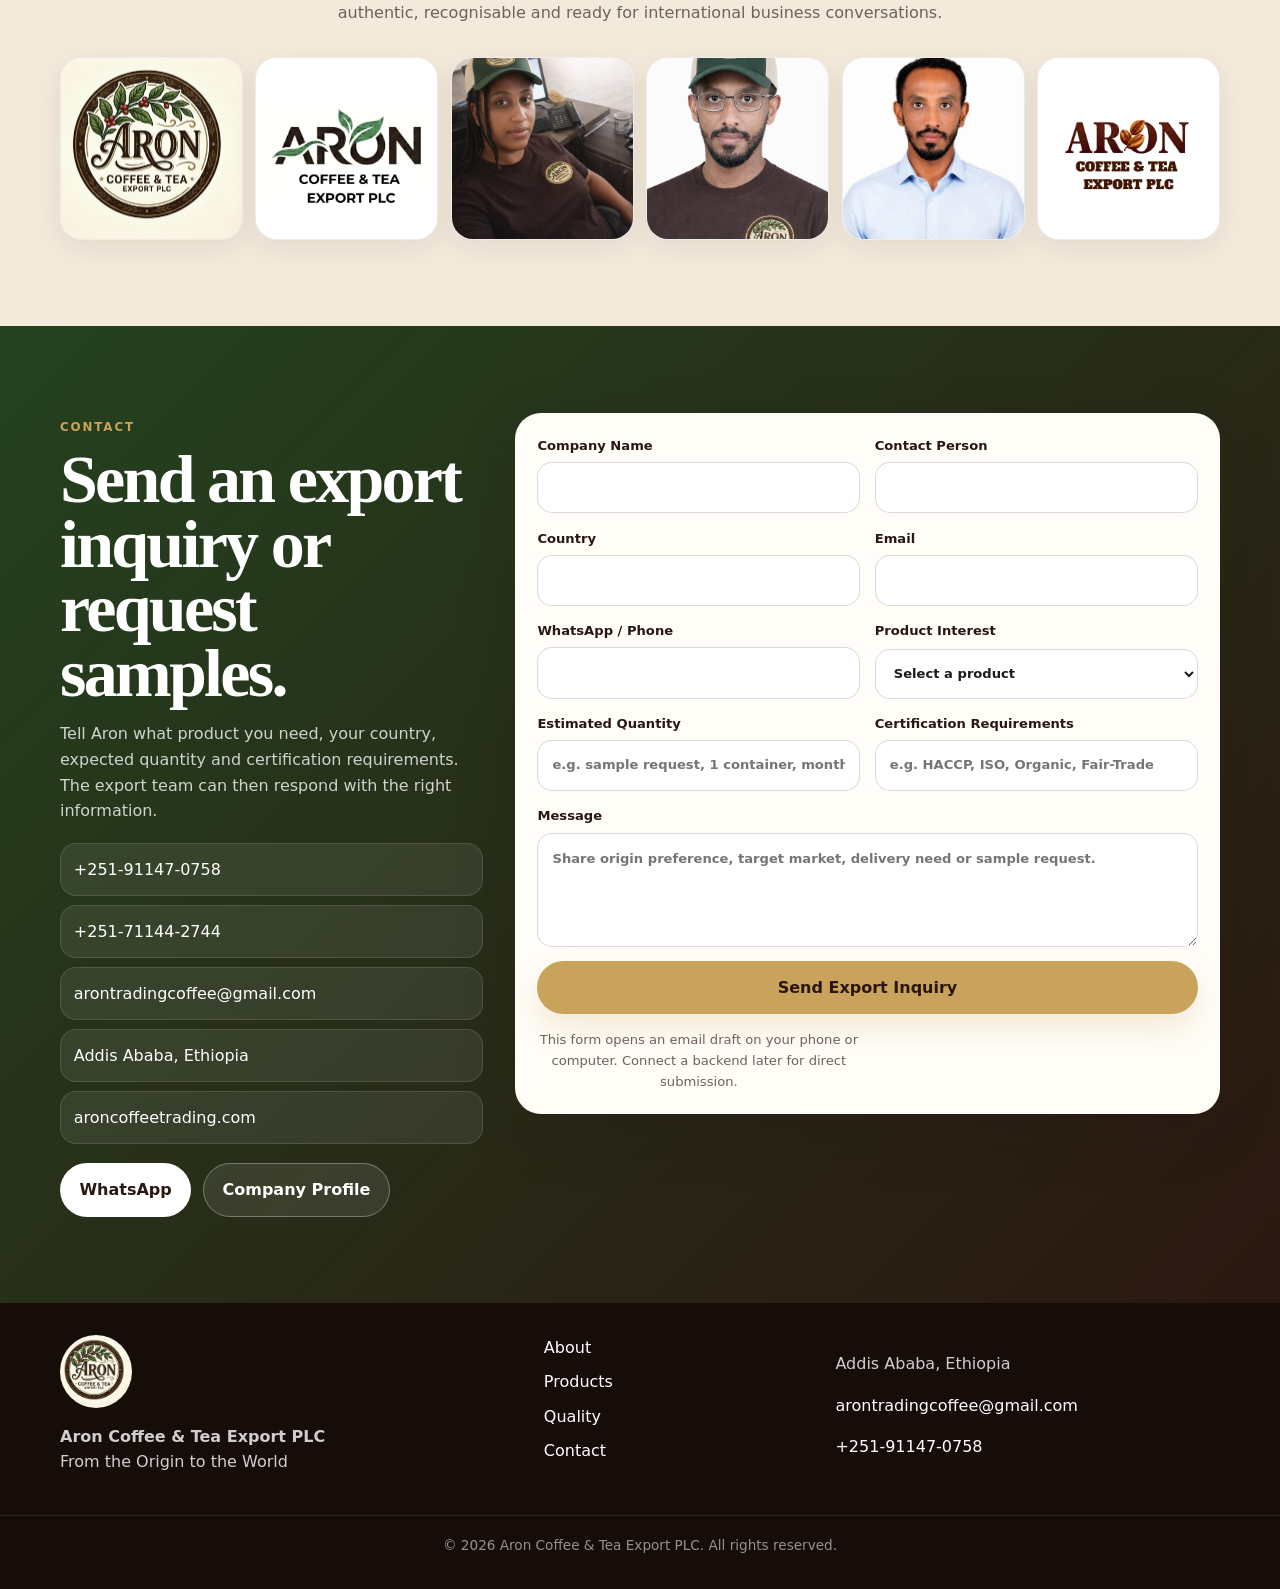
==== commit be2b56d7: "Add files via upload" ====
--- a/index.html
+++ b/index.html
@@ -57,6 +57,7 @@
       </button>
 
       <nav class="site-nav" id="site-nav" aria-label="Main navigation">
+        <a href="#portugal-forum">Portugal 2026</a>
         <a href="#about">About</a>
         <a href="#journey">Farm to Cup</a>
         <a href="#products">Products</a>
@@ -69,6 +70,9 @@
   </header>
 
   <main id="main">
+    <aside class="forum-banner" aria-label="Urgent participation notice">
+      <div class="container">🇪🇹 🤝 🇵🇹 <strong>Urgent call for participation:</strong> Portugal · 10–11 December 2026 <a href="#portugal-forum">View invitation &amp; register →</a></div>
+    </aside>
     <section class="hero" id="home">
       <div class="hero-media" aria-hidden="true">
         <picture>
@@ -87,6 +91,39 @@
           <a class="btn btn-secondary" href="assets/aron-company-profile.pdf" download>Download Profile</a>
           <a class="btn btn-ghost" href="mailto:arontradingcoffee@gmail.com?subject=Export%20Inquiry%20for%20Aron%20Coffee">Contact Export Team</a>
         </div>
+      </div>
+    </section>
+
+    <section class="section section-light forum-section" id="portugal-forum" aria-labelledby="forum-title">
+      <div class="container forum-layout">
+        <div class="forum-copy">
+          <span class="forum-badge">📢 Very urgent call for participation</span>
+          <h2 id="forum-title">Portugal Business and Investment Forum 2026</h2>
+          <p class="forum-date">📍 Lisbon, Portugal &nbsp; · &nbsp; <time datetime="2026-12-10">10</time>–<time datetime="2026-12-11">11 December 2026</time></p>
+          <p>We are pleased to announce that the Business and Investment Forum will be held in Portugal from December 10–11, 2026. We invite organisations interested in participating in the programme to register.</p>
+          <h3>Sectors eligible for participation</h3>
+          <ul>
+            <li>Coffee-exporting companies</li>
+            <li>Culture and tourism organisations</li>
+            <li>Tour operators</li>
+            <li>Organisations engaged in business and investment</li>
+          </ul>
+          <h3>Registration process</h3>
+          <p>Register by calling the number below or sending the required documents via WhatsApp. Contact the registration team for document requirements and further information.</p>
+          <p><strong>Registration and information: <a href="tel:+251911470758">0911 470 758</a></strong><br><small>International: +251 911 470 758</small></p>
+          <div class="quick-actions">
+            <a class="btn btn-primary" href="tel:+251911470758">Call to register</a>
+            <a class="btn forum-whatsapp" href="https://wa.me/251911470758?text=Hello%2C%20I%20would%20like%20to%20register%20for%20the%20Portugal%20Business%20and%20Investment%20Forum%20on%2010%E2%80%9311%20December%202026.%20Please%20share%20the%20required%20documents%20and%20registration%20details." target="_blank" rel="noopener">Register via WhatsApp</a>
+          </div>
+          <p class="forum-reminder"><strong>⚠️ Registration reminder:</strong> Organisations interested in participating are encouraged to register as soon as possible to secure their participation.</p>
+          <p class="forum-tagline">From Ethiopia to Portugal — New opportunities for business, culture, tourism, and investment! 🇪🇹🤝🇵🇹</p>
+        </div>
+        <figure class="forum-poster">
+          <a href="assets/portugal-forum-2026.webp" target="_blank" rel="noopener" aria-label="Open the full Ethiopia–Portugal event poster">
+            <img src="assets/portugal-forum-2026.webp" width="854" height="1281" alt="Invitation to the Ethiopia–Portugal Culture, Tourism and Coffee Event, 10–11 December 2026 in Lisbon, organised by Habesha Community in Portugal and Aron Coffee and Tea Export PLC." loading="lazy">
+          </a>
+          <figcaption>Ethiopia–Portugal Culture, Tourism &amp; Coffee Event · <a href="assets/portugal-forum-2026.webp" download>Download poster</a></figcaption>
+        </figure>
       </div>
     </section>
 
--- a/styles.css
+++ b/styles.css
@@ -56,3 +56,8 @@
 .leader-primary{border-top:5px solid var(--gold)}
 @media (min-width:760px){.leadership-grid{grid-template-columns:1fr 1fr;align-items:stretch}.leader-card img{height:430px}}
 @media (min-width:1040px){.leader-primary{grid-column:span 1}.leader-card>div{padding:1.55rem}.leader-card img{height:500px}}
+
+/* Portugal participation announcement */
+.forum-banner{background:var(--green);color:#fff;padding:.85rem 0;font-size:.95rem}.forum-banner .container{display:flex;align-items:center;justify-content:center;gap:.5rem;flex-wrap:wrap;text-align:center}.forum-banner a{color:#ffe0a0;text-decoration:underline;font-weight:800}
+#portugal-forum{scroll-margin-top:90px}.forum-layout{display:grid;gap:2rem;align-items:start}.forum-copy{min-width:0}.forum-badge{display:inline-block;background:#fff0cb;color:#644409;border-radius:999px;padding:.5rem .85rem;font-weight:800;font-size:.85rem}.forum-copy h2{font-size:clamp(2.2rem,6vw,3.5rem);line-height:1.08;margin:1rem 0}.forum-date{color:var(--green);font-weight:800}.forum-copy h3{margin:1.5rem 0 .5rem}.forum-copy ul{padding-left:1.3rem}.forum-whatsapp{background:#1b703d;color:#fff}.forum-whatsapp:hover{background:#14592f}.forum-reminder{padding:1rem 1.2rem;background:#fff3d7;border-left:4px solid var(--gold);border-radius:12px;margin-top:1.5rem}.forum-tagline{font-weight:750;color:var(--green)}.forum-poster{margin:0;min-width:0}.forum-poster img{width:100%;height:auto;border-radius:16px;box-shadow:var(--shadow)}.forum-poster figcaption{font-size:.85rem;color:var(--muted);margin-top:.8rem;text-align:center}.forum-poster figcaption a{text-decoration:underline}.forum-copy a:focus-visible,.forum-poster a:focus-visible,.forum-banner a:focus-visible{outline:3px solid var(--gold);outline-offset:4px}
+@media(min-width:920px){.forum-layout{grid-template-columns:1.1fr .9fr;gap:3rem}}
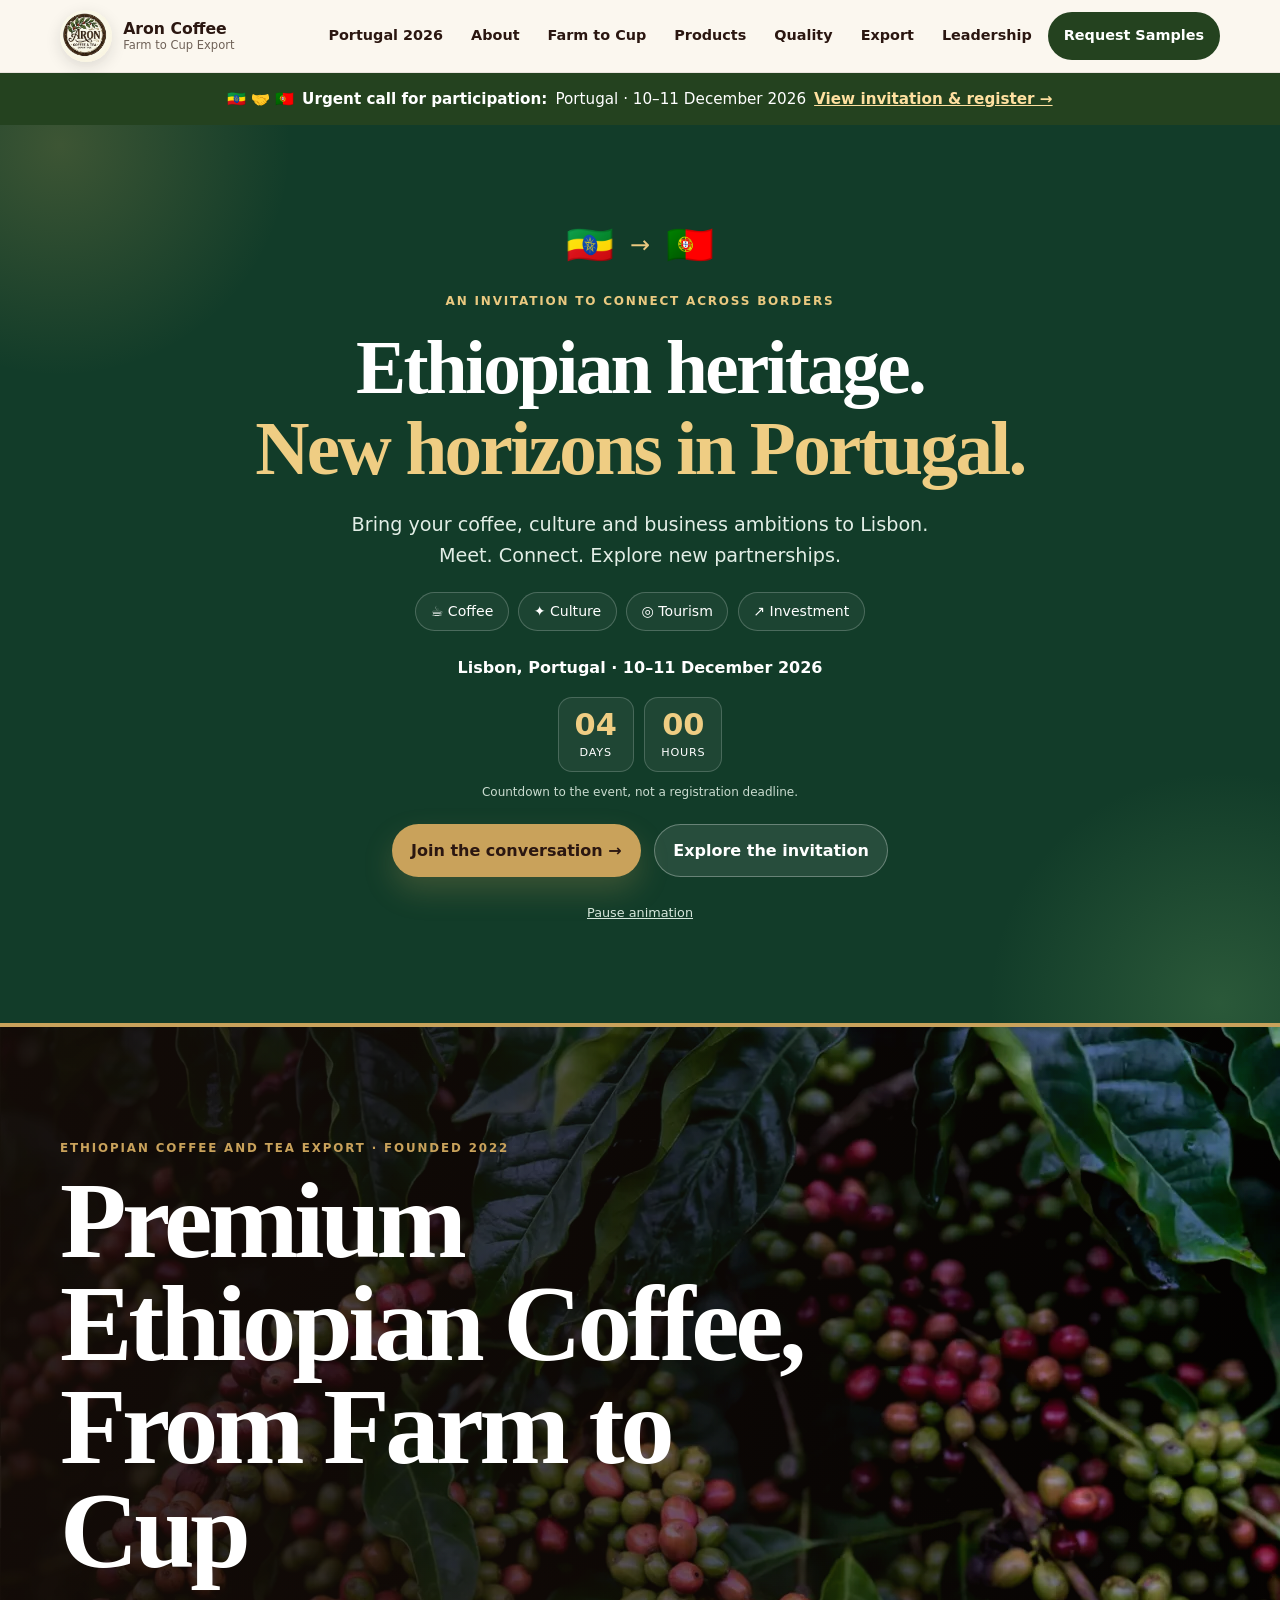
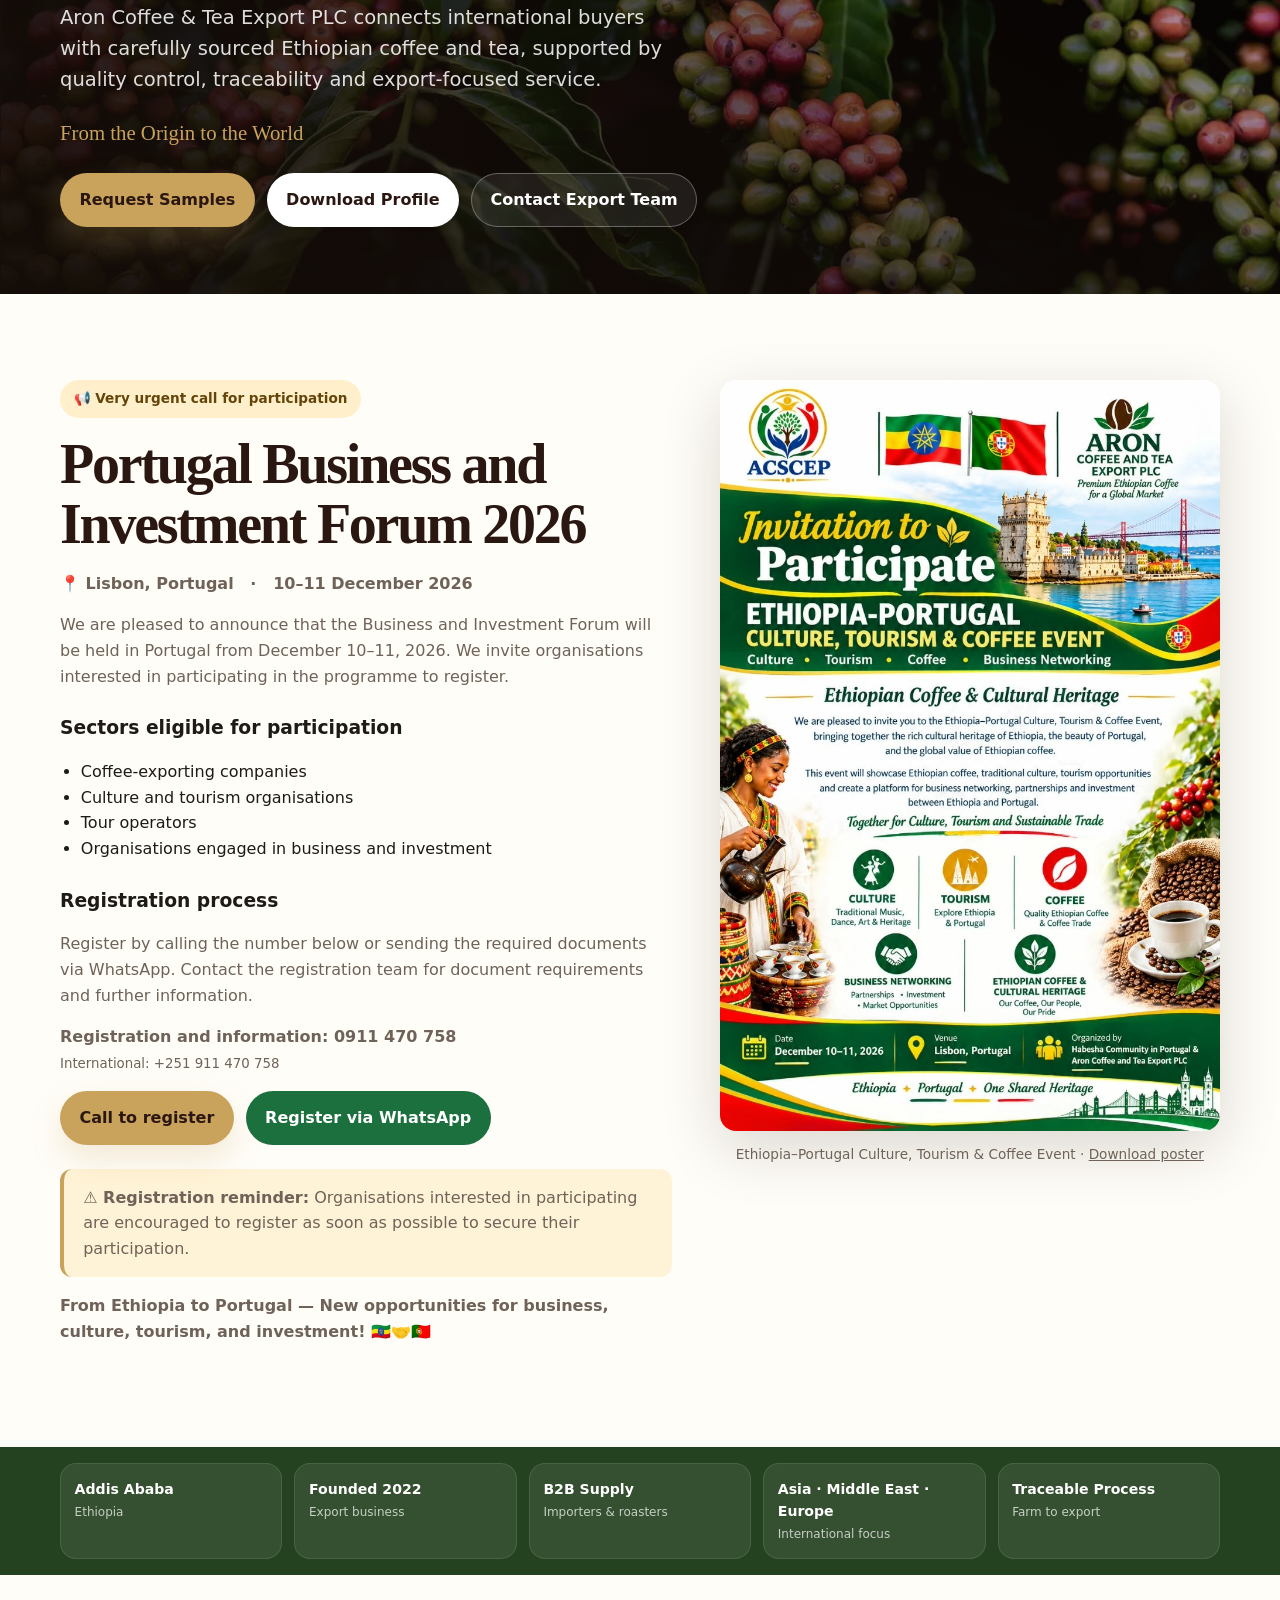
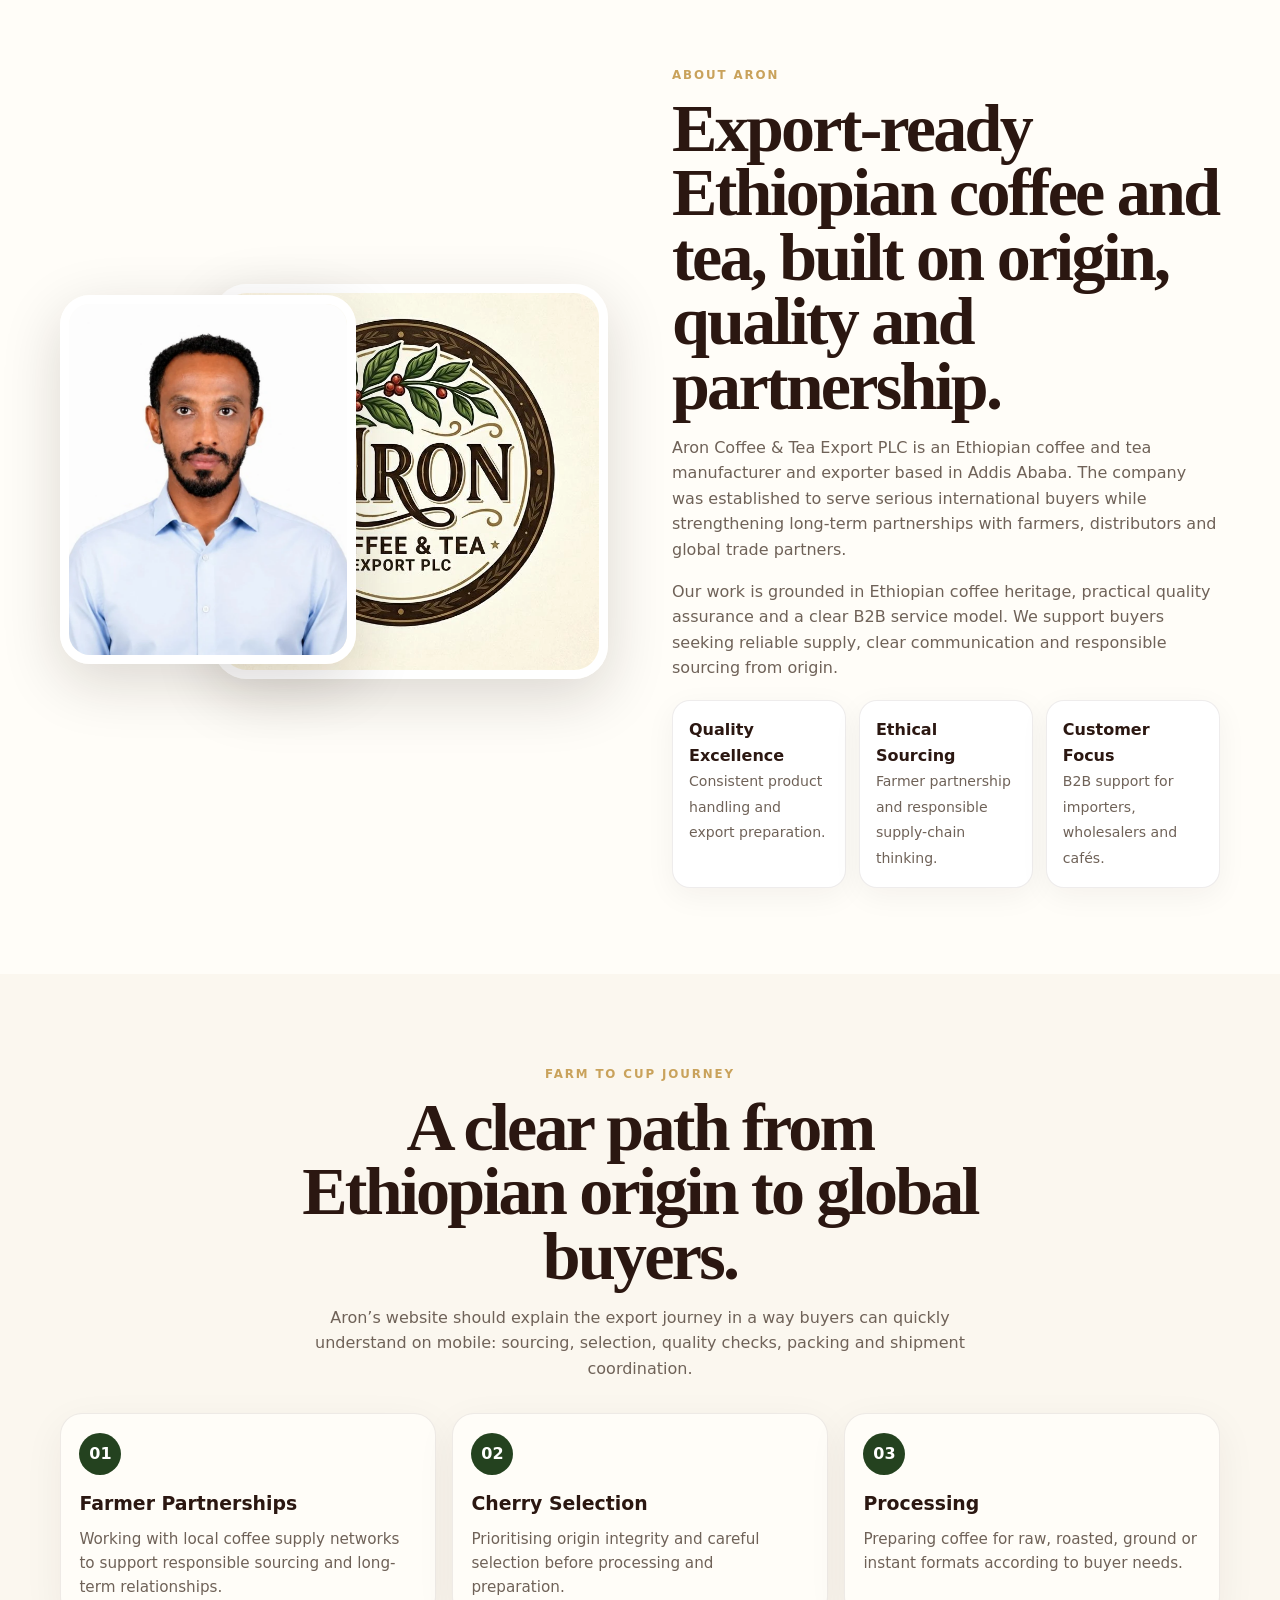
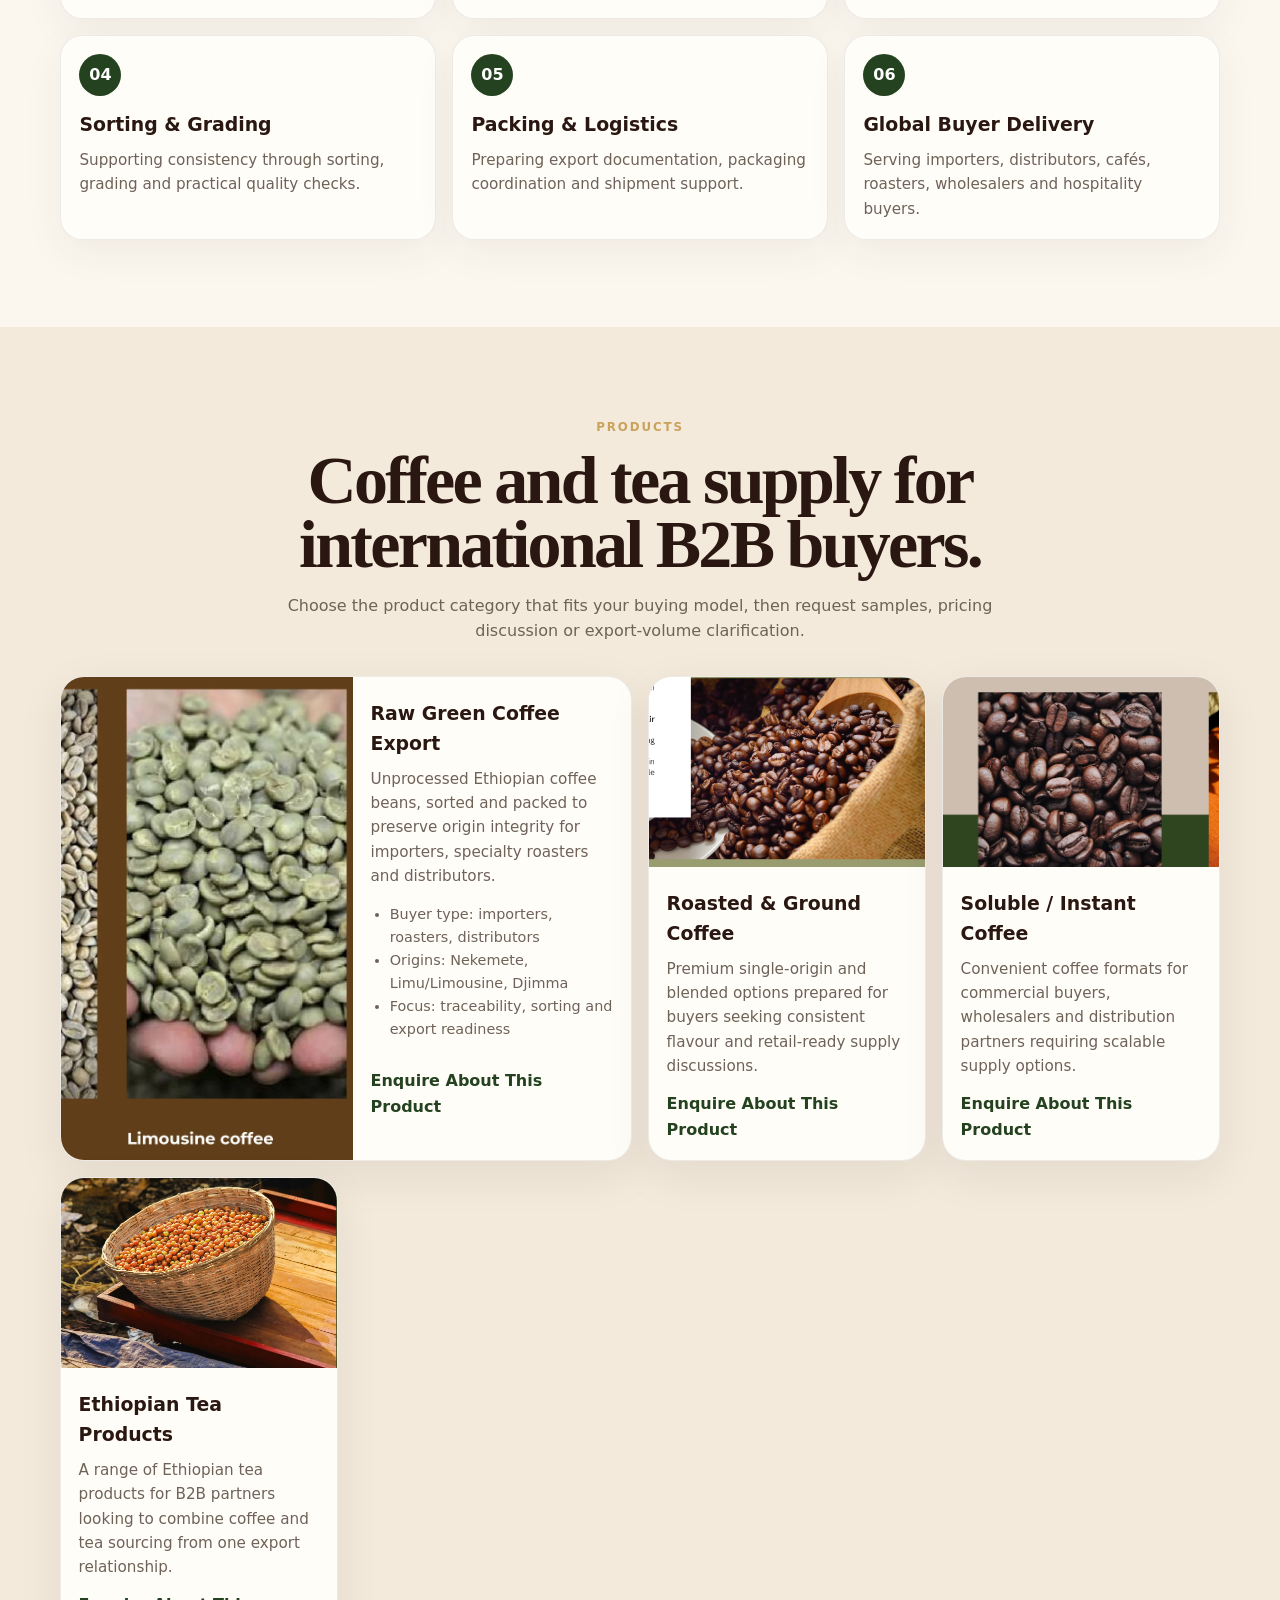
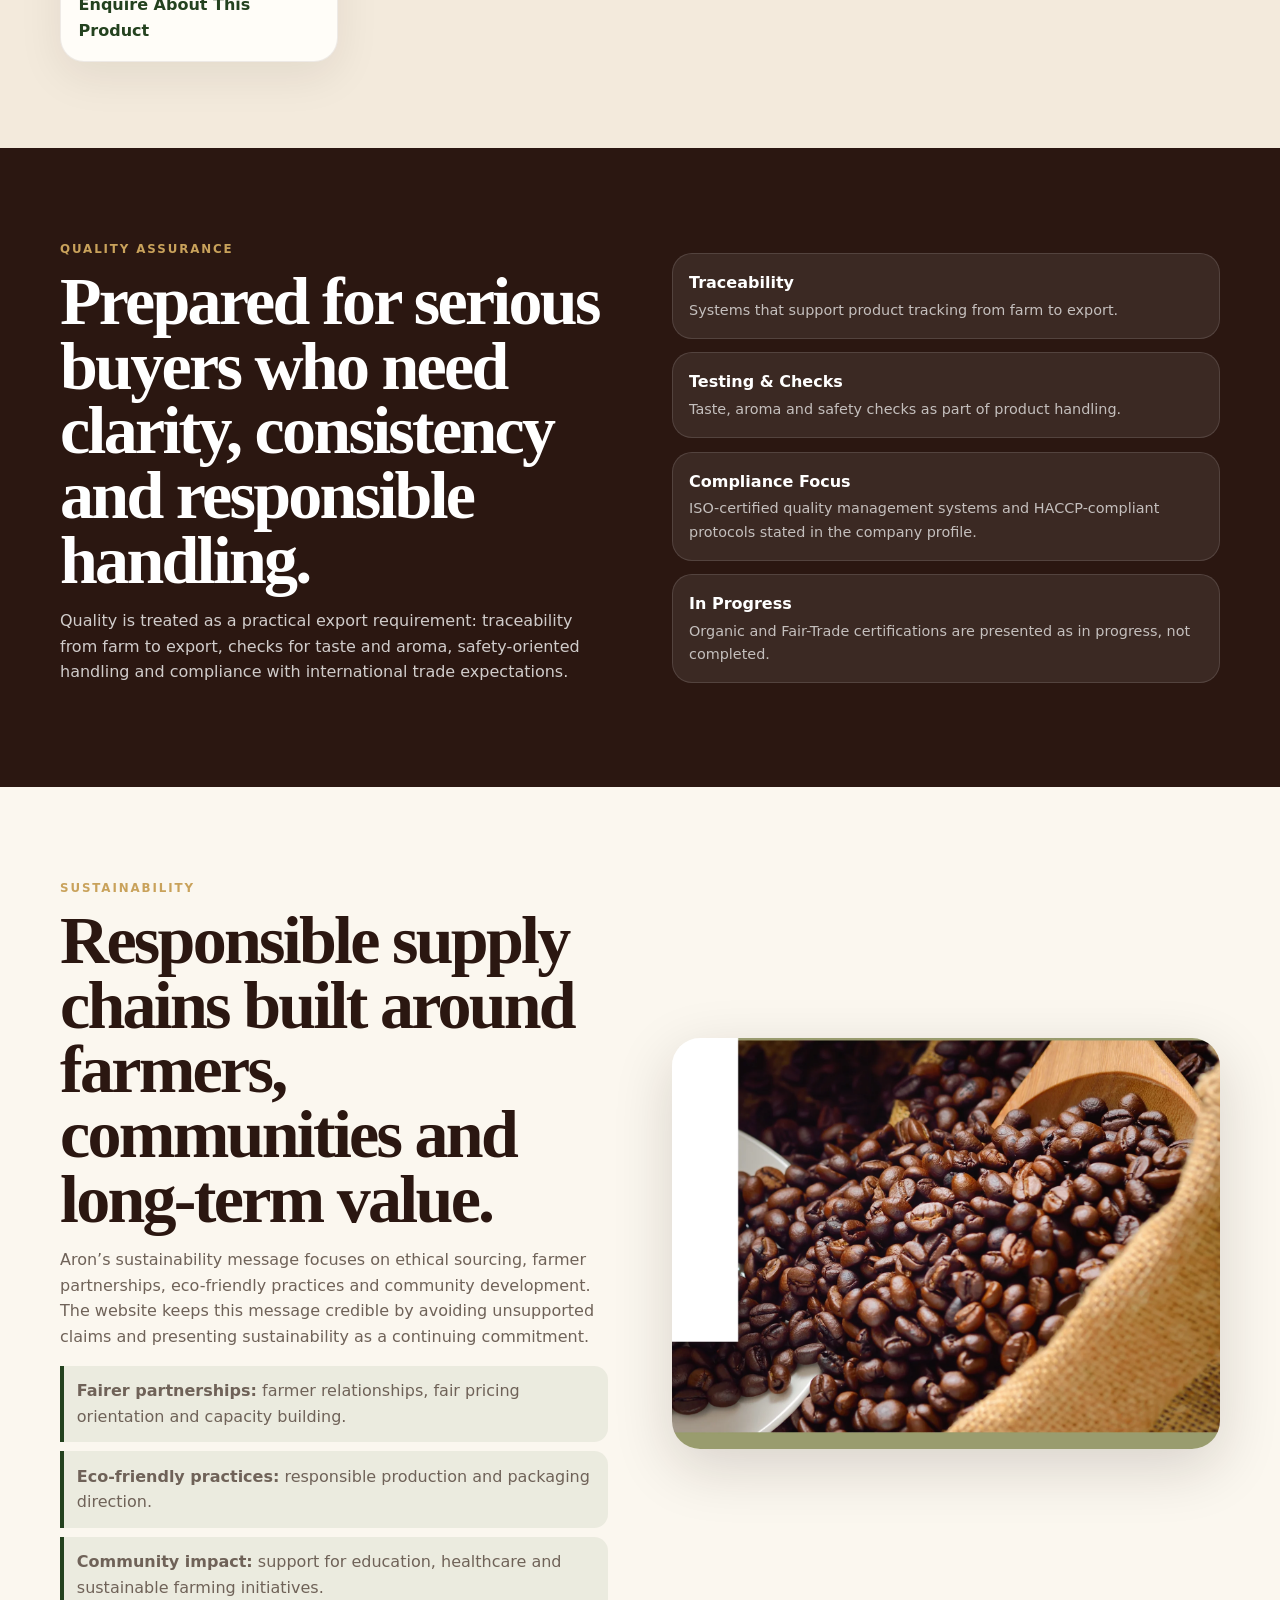
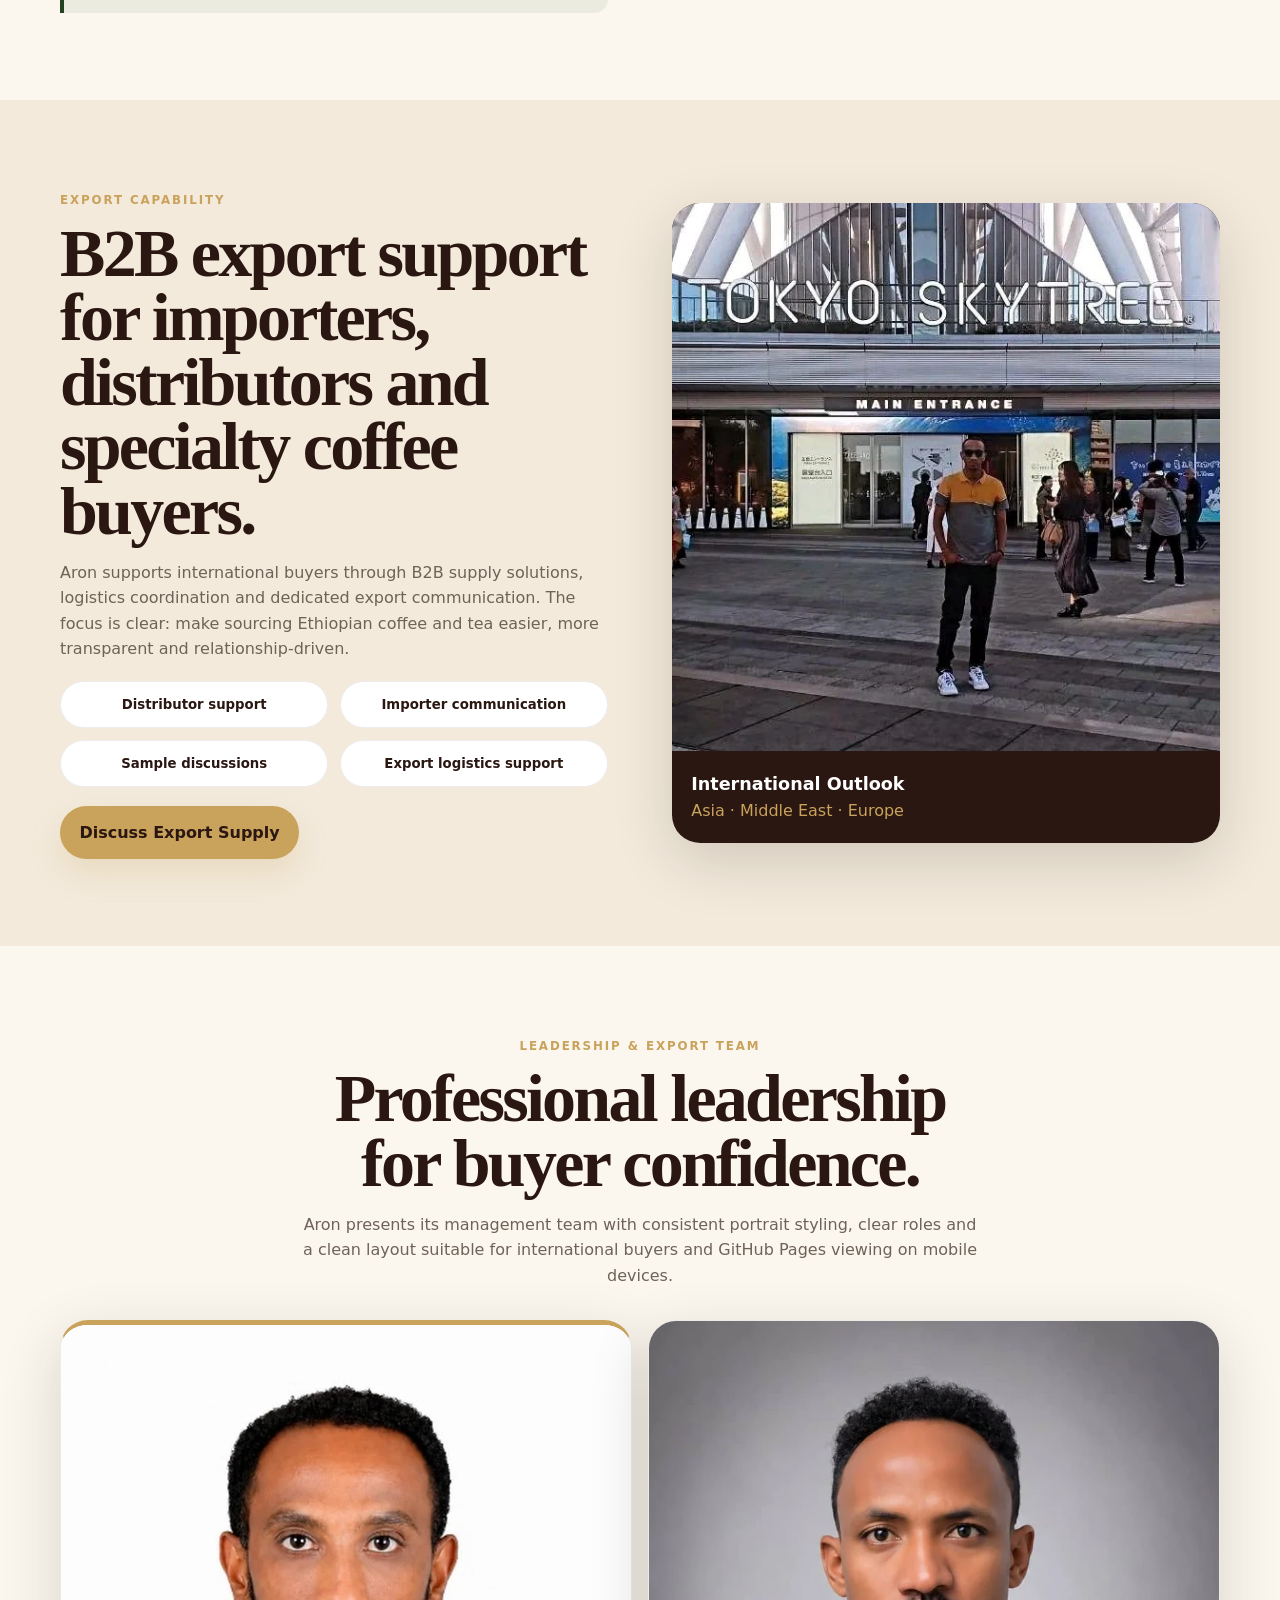
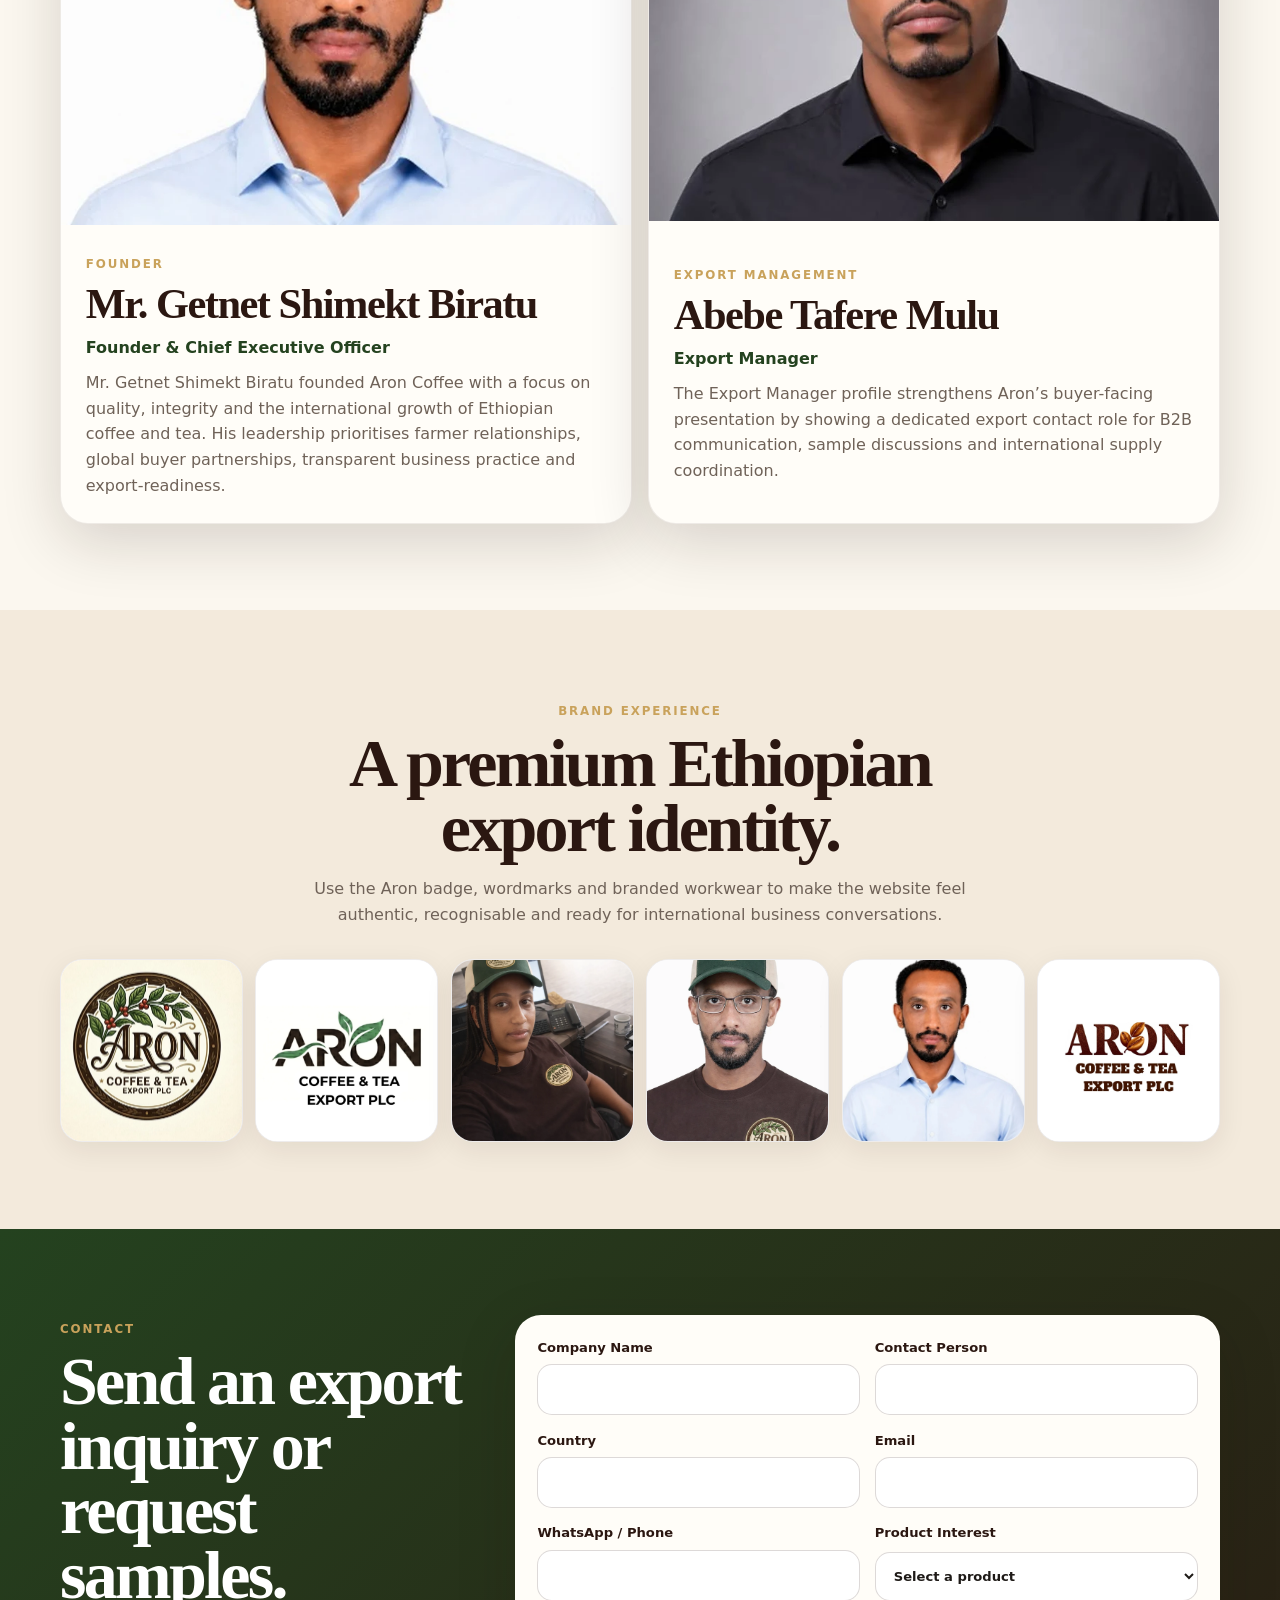
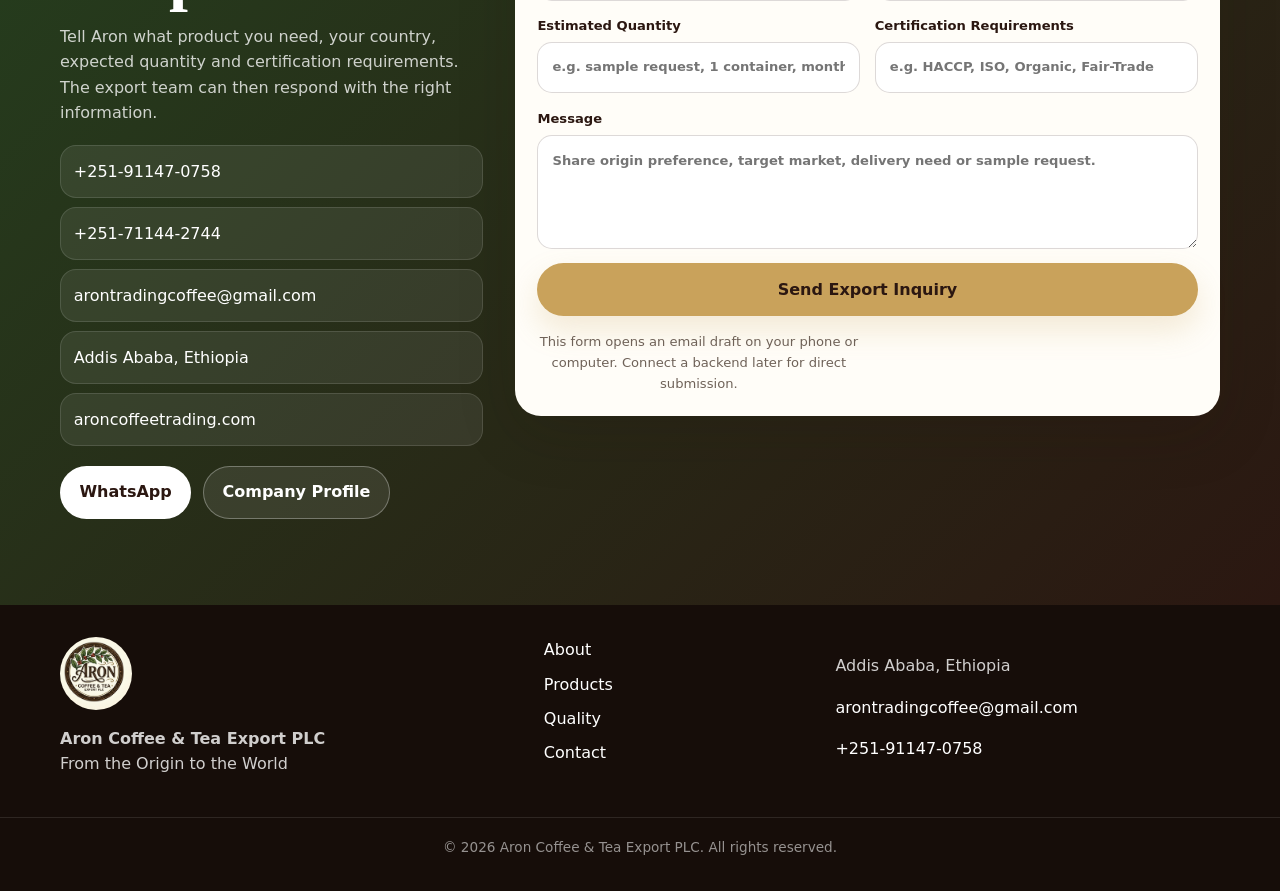
==== commit c888d6da: "Add files via upload" ====
--- a/index.html
+++ b/index.html
@@ -73,6 +73,20 @@
     <aside class="forum-banner" aria-label="Urgent participation notice">
       <div class="container">🇪🇹 🤝 🇵🇹 <strong>Urgent call for participation:</strong> Portugal · 10–11 December 2026 <a href="#portugal-forum">View invitation &amp; register →</a></div>
     </aside>
+    <section class="campaign-hero" aria-labelledby="campaign-title">
+      <div class="container campaign-inner">
+        <div class="campaign-flags" aria-hidden="true">🇪🇹 <span>→</span> 🇵🇹</div>
+        <p class="campaign-label">An invitation to connect across borders</p>
+        <h2 id="campaign-title">Ethiopian heritage.<br><span>New horizons in Portugal.</span></h2>
+        <p class="campaign-intro">Bring your coffee, culture and business ambitions to Lisbon.<br>Meet. Connect. Explore new partnerships.</p>
+        <div class="campaign-chips"><span>☕ Coffee</span><span>✦ Culture</span><span>◎ Tourism</span><span>↗ Investment</span></div>
+        <p class="campaign-details">Lisbon, Portugal · 10–11 December 2026</p>
+        <div class="event-countdown" id="event-countdown" aria-label="Time until the event"><span>Save the dates: 10–11 December 2026</span></div>
+        <p class="countdown-note">Countdown to the event, not a registration deadline.</p>
+        <div class="campaign-actions"><a class="btn btn-primary campaign-register" href="https://wa.me/251911470758?text=Hello%2C%20please%20share%20registration%20details%20for%20the%20Portugal%20forum%20on%2010%E2%80%9311%20December%202026." target="_blank" rel="noopener">Join the conversation →</a><a class="btn btn-ghost-light" href="#portugal-forum">Explore the invitation</a></div>
+        <button class="campaign-motion" id="campaign-motion" type="button" aria-pressed="false" hidden>Pause animation</button>
+      </div>
+    </section>
     <section class="hero" id="home">
       <div class="hero-media" aria-hidden="true">
         <picture>
@@ -397,7 +411,7 @@
   <div class="mobile-cta" aria-label="Quick contact actions">
     <a href="tel:+251911470758">Call</a>
     <a href="https://wa.me/251911470758" target="_blank" rel="noopener">WhatsApp</a>
-    <a href="#contact">Inquiry</a>
+    <a href="#portugal-forum">Portugal 2026</a>
   </div>
 
   <script src="script.js" defer></script>
--- a/styles.css
+++ b/styles.css
@@ -61,3 +61,10 @@
 .forum-banner{background:var(--green);color:#fff;padding:.85rem 0;font-size:.95rem}.forum-banner .container{display:flex;align-items:center;justify-content:center;gap:.5rem;flex-wrap:wrap;text-align:center}.forum-banner a{color:#ffe0a0;text-decoration:underline;font-weight:800}
 #portugal-forum{scroll-margin-top:90px}.forum-layout{display:grid;gap:2rem;align-items:start}.forum-copy{min-width:0}.forum-badge{display:inline-block;background:#fff0cb;color:#644409;border-radius:999px;padding:.5rem .85rem;font-weight:800;font-size:.85rem}.forum-copy h2{font-size:clamp(2.2rem,6vw,3.5rem);line-height:1.08;margin:1rem 0}.forum-date{color:var(--green);font-weight:800}.forum-copy h3{margin:1.5rem 0 .5rem}.forum-copy ul{padding-left:1.3rem}.forum-whatsapp{background:#1b703d;color:#fff}.forum-whatsapp:hover{background:#14592f}.forum-reminder{padding:1rem 1.2rem;background:#fff3d7;border-left:4px solid var(--gold);border-radius:12px;margin-top:1.5rem}.forum-tagline{font-weight:750;color:var(--green)}.forum-poster{margin:0;min-width:0}.forum-poster img{width:100%;height:auto;border-radius:16px;box-shadow:var(--shadow)}.forum-poster figcaption{font-size:.85rem;color:var(--muted);margin-top:.8rem;text-align:center}.forum-poster figcaption a{text-decoration:underline}.forum-copy a:focus-visible,.forum-poster a:focus-visible,.forum-banner a:focus-visible{outline:3px solid var(--gold);outline-offset:4px}
 @media(min-width:920px){.forum-layout{grid-template-columns:1.1fr .9fr;gap:3rem}}
+
+/* Marketing campaign: restrained entrance and ambient motion */
+.campaign-hero{position:relative;isolation:isolate;overflow:hidden;background:#123c29;color:#fff;text-align:center;padding:clamp(3rem,7vw,6rem) 0; border-bottom:4px solid var(--gold)}
+.campaign-hero:before,.campaign-hero:after{content:"";position:absolute;z-index:-1;width:480px;height:480px;border-radius:50%;pointer-events:none;background:radial-gradient(circle,rgba(214,175,91,.22),transparent 68%);top:-220px;left:-180px;animation:campaign-drift 12s ease-in-out infinite alternate}.campaign-hero:after{top:auto;left:auto;bottom:-220px;right:-180px;animation-delay:-6s;background:radial-gradient(circle,rgba(124,184,110,.23),transparent 68%)}
+.campaign-inner{max-width:980px}.campaign-flags{font-size:2.4rem;display:flex;gap:1rem;align-items:center;justify-content:center}.campaign-flags span{color:#eac980;font-size:1.5rem}.campaign-label{text-transform:uppercase;letter-spacing:.15em;font-size:.75rem;font-weight:800;color:#eac980;margin:1rem 0}.campaign-hero h2{font-family:Georgia,serif;font-size:clamp(2.3rem,7vw,4.7rem);line-height:1.08;letter-spacing:-.035em;margin:1rem 0;animation:campaign-enter .9s ease-out both}.campaign-hero h2 span{color:#efcd83}.campaign-intro{font-size:clamp(1rem,3vw,1.2rem);color:#e2eee6;max-width:680px;margin:1.3rem auto}.campaign-chips{display:flex;justify-content:center;gap:.6rem;flex-wrap:wrap}.campaign-chips span{padding:.45rem .9rem;border:1px solid #ffffff35;border-radius:999px;background:#ffffff0b;font-size:.88rem}.campaign-details{font-weight:800;margin:1.5rem 0 1rem}.event-countdown{display:flex;justify-content:center;gap:.65rem;flex-wrap:wrap}.event-countdown .count-unit{background:#ffffff0e;border:1px solid #ffffff30;border-radius:14px;min-width:75px;padding:.6rem 1rem;display:grid}.count-unit strong{font-size:1.9rem;color:#efcd83;line-height:1.2;font-variant-numeric:tabular-nums}.count-unit small{font-size:.7rem;text-transform:uppercase;letter-spacing:.07em}.countdown-note{font-size:.75rem;color:#cadcd0;margin:.65rem 0 1.4rem}.campaign-actions{display:flex;justify-content:center;flex-wrap:wrap;gap:.8rem}.campaign-register{position:relative;overflow:hidden}.campaign-register:after{content:"";position:absolute;inset:0;transform:translateX(-150%) skewX(-20deg);background:linear-gradient(90deg,transparent,#ffffff55,transparent);animation:campaign-shine 6s ease-in-out infinite}.campaign-motion{background:transparent;color:#d6e7dc;border:0;text-decoration:underline;padding:.6rem;margin-top:1rem;cursor:pointer;font-size:.8rem}.campaign-motion:focus-visible{outline:3px solid #efcd83;outline-offset:3px}.campaign-paused .campaign-hero *,.campaign-paused .campaign-hero:before,.campaign-paused .campaign-hero:after,.campaign-paused .campaign-register:after{animation-play-state:paused!important}
+@keyframes campaign-enter{from{opacity:0;transform:translateY(18px)}to{opacity:1;transform:translateY(0)}}@keyframes campaign-drift{to{transform:translate(70px,45px)}}@keyframes campaign-shine{0%,65%{transform:translateX(-150%) skewX(-20deg)}85%,100%{transform:translateX(150%) skewX(-20deg)}}
+@media(prefers-reduced-motion:reduce){.campaign-hero:before,.campaign-hero:after,.campaign-register:after,.campaign-hero h2{animation:none!important}}
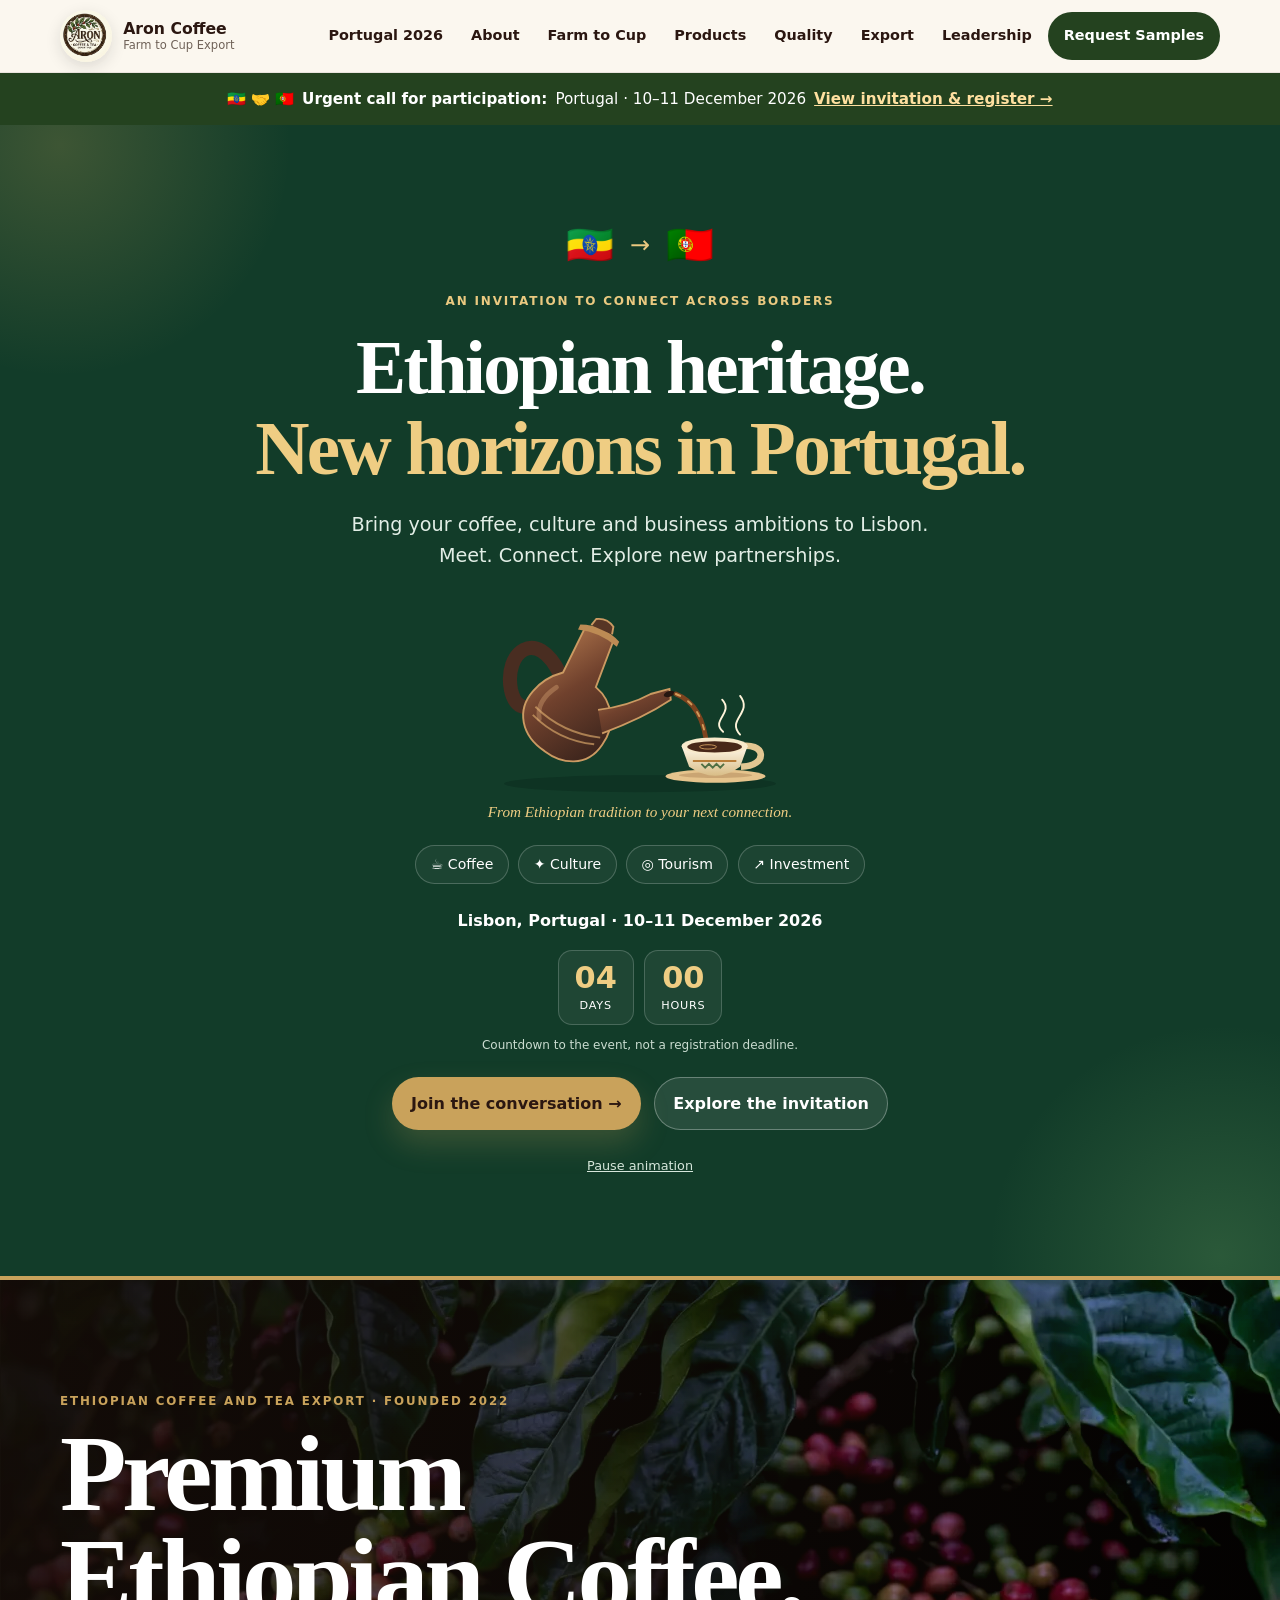
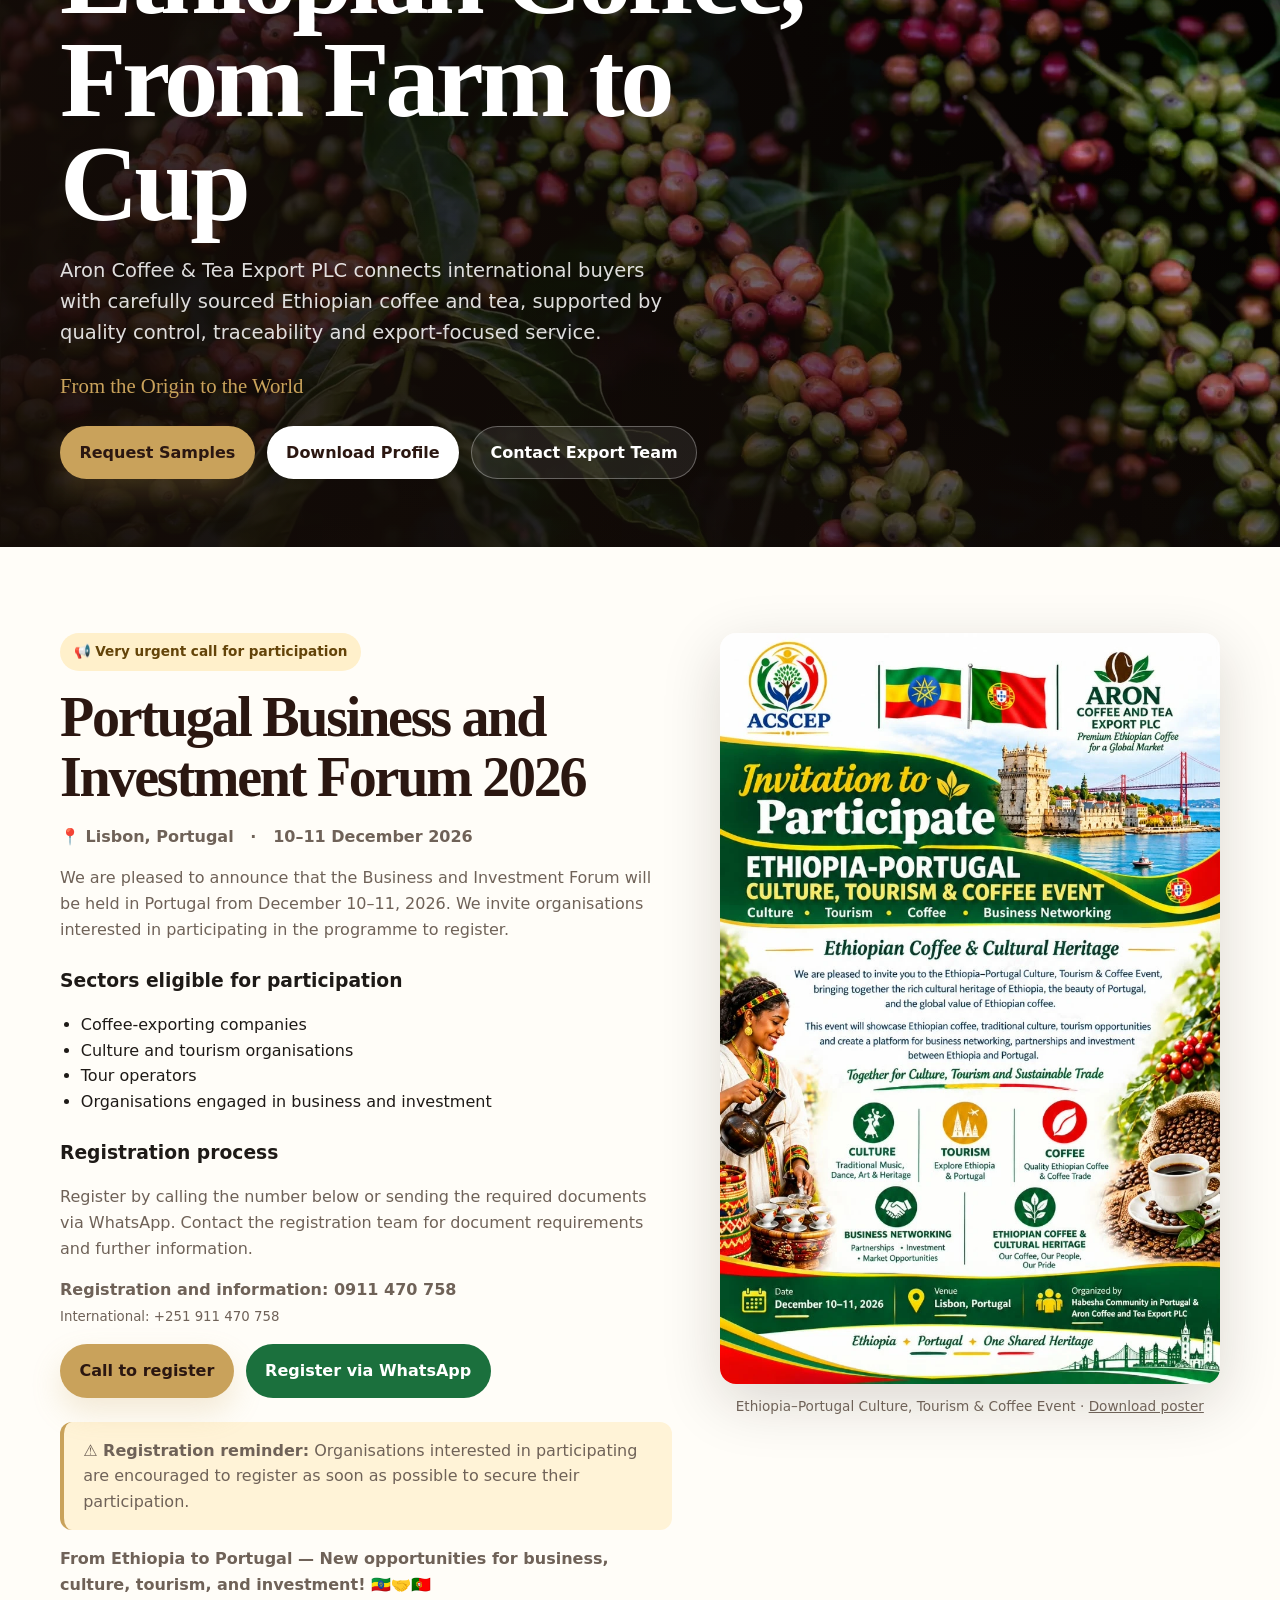
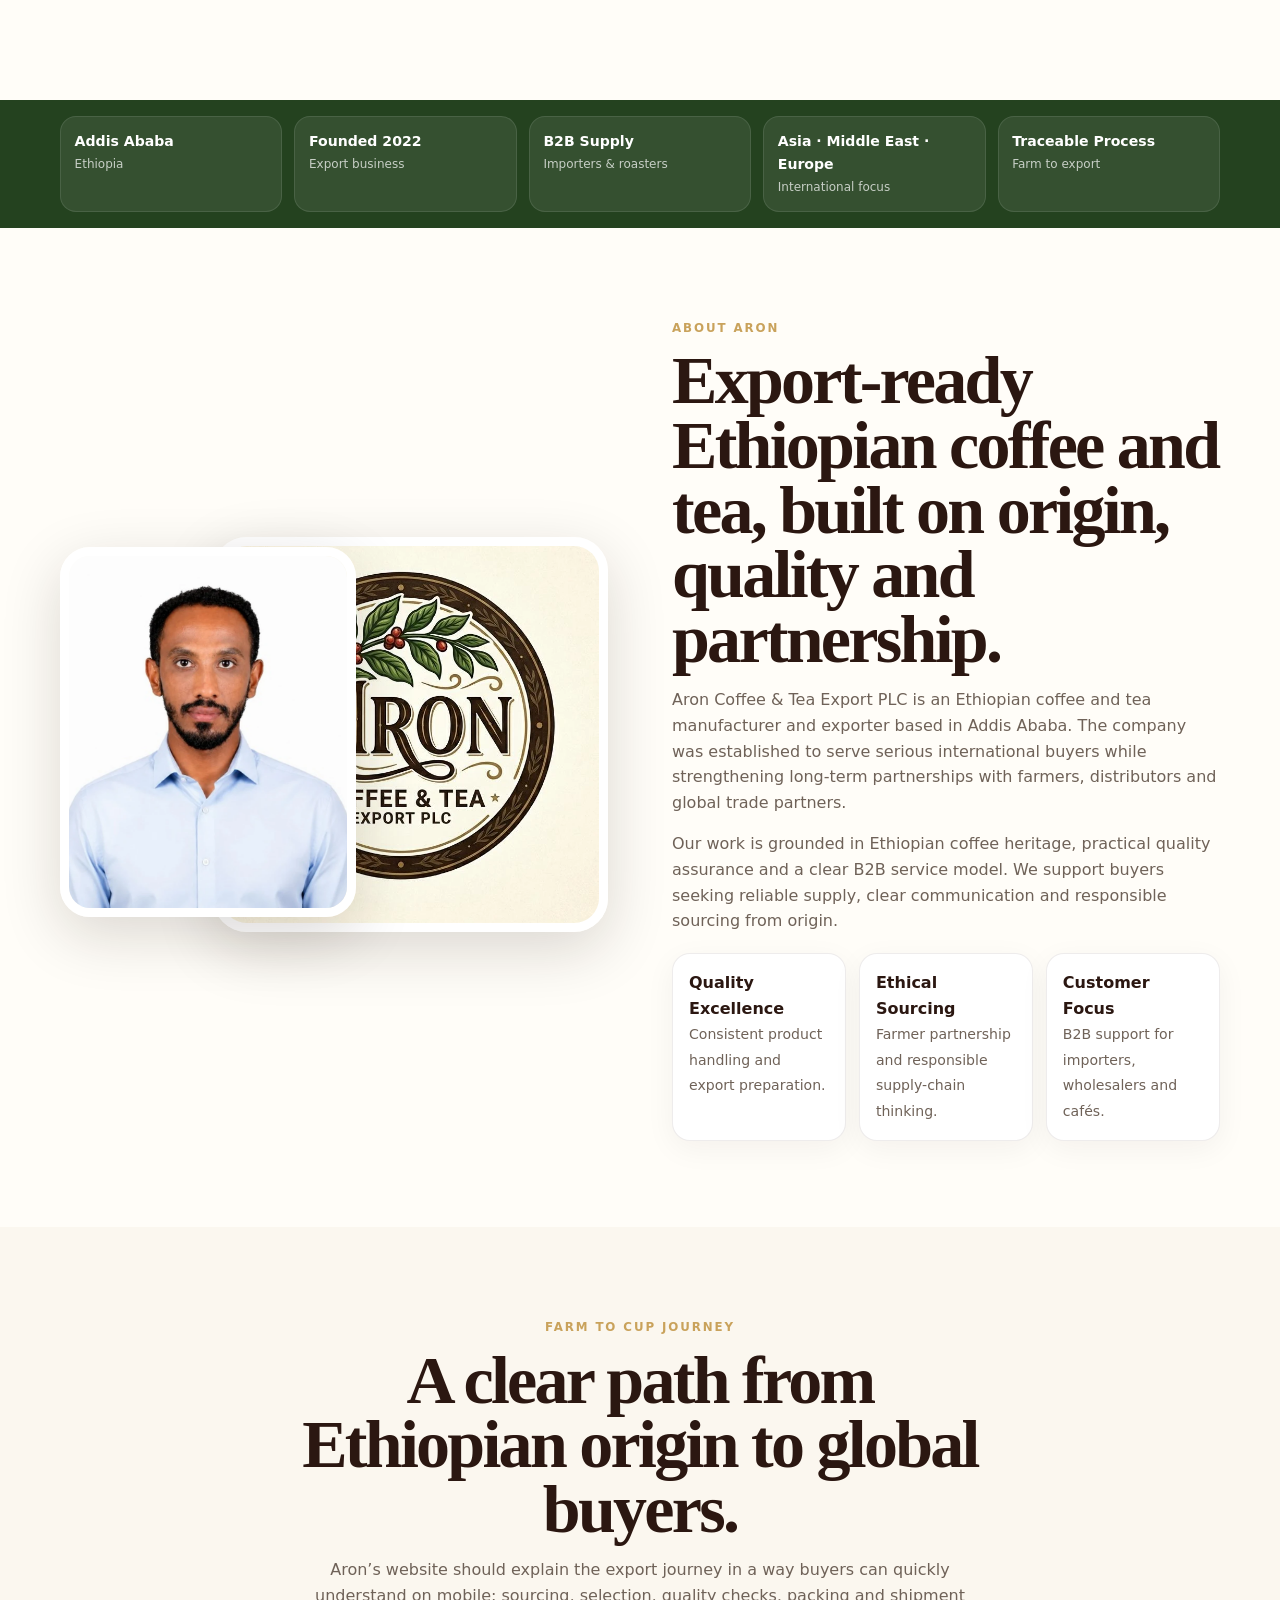
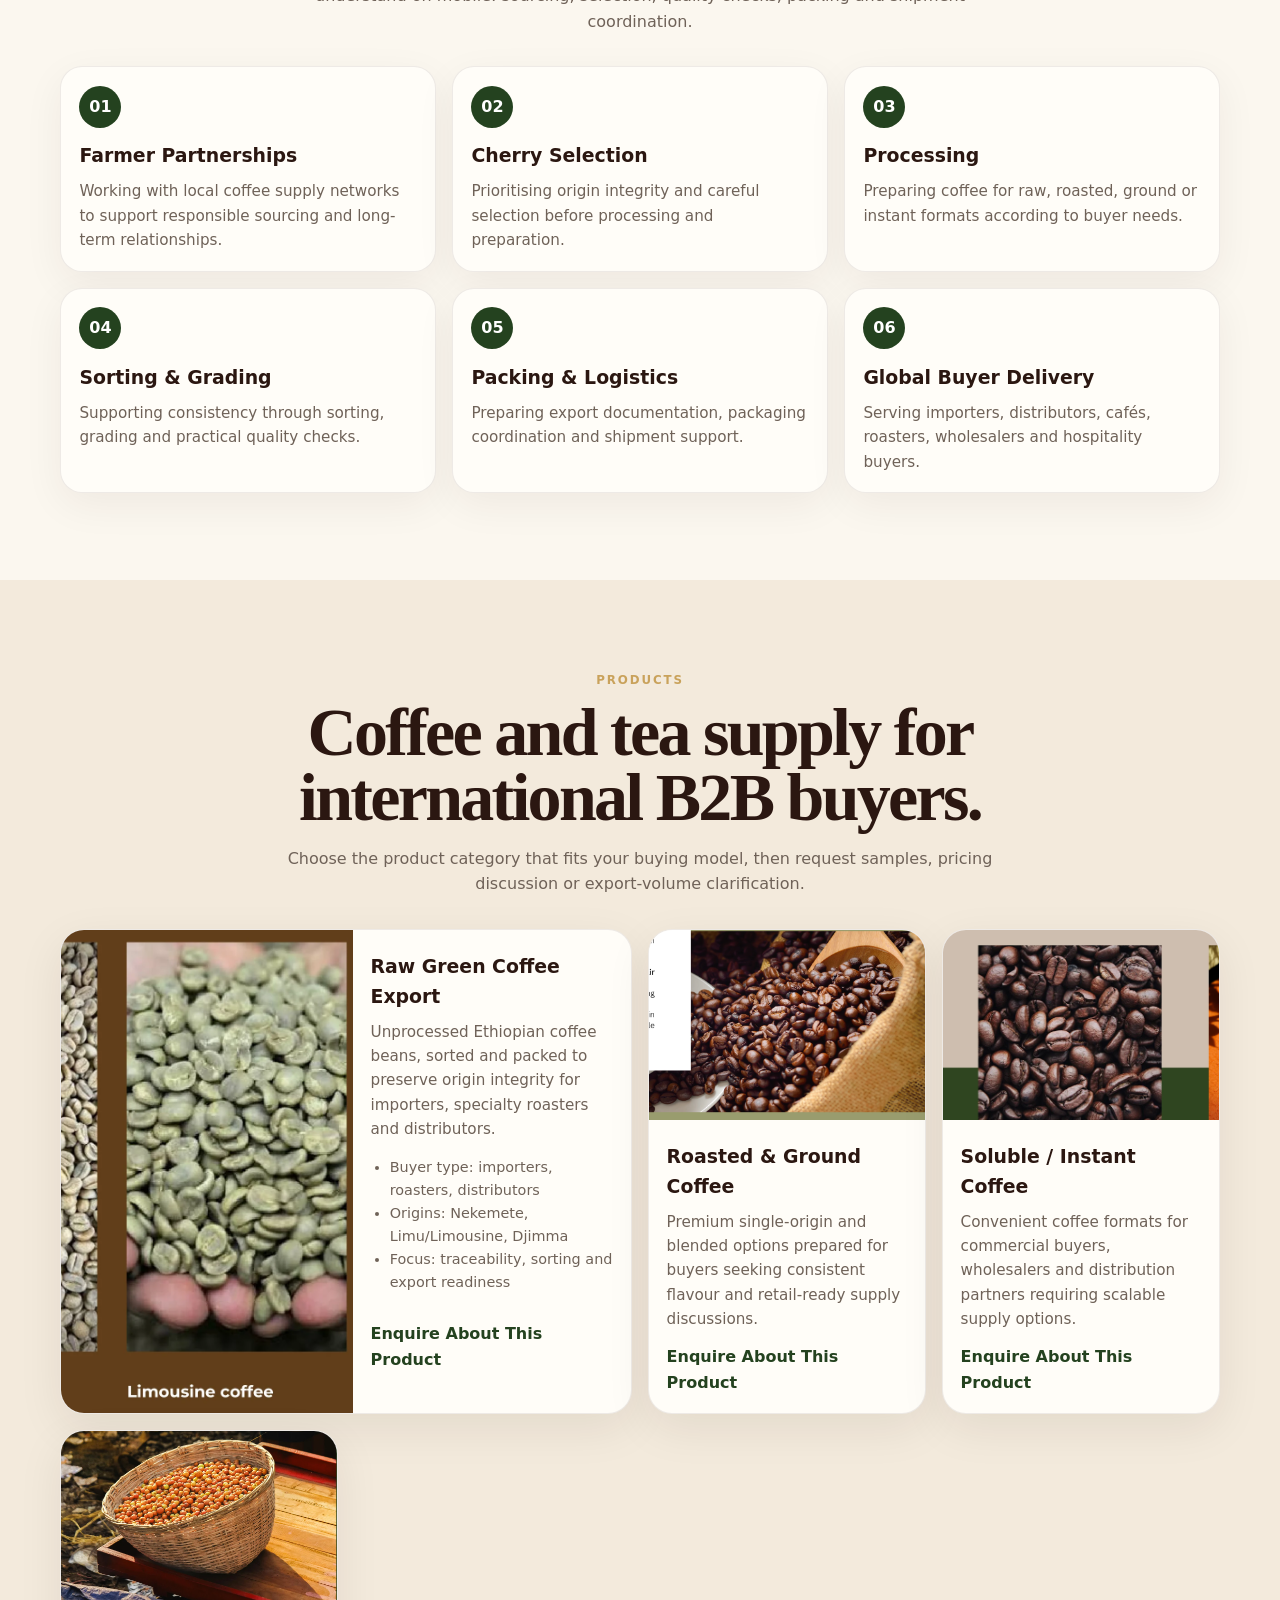
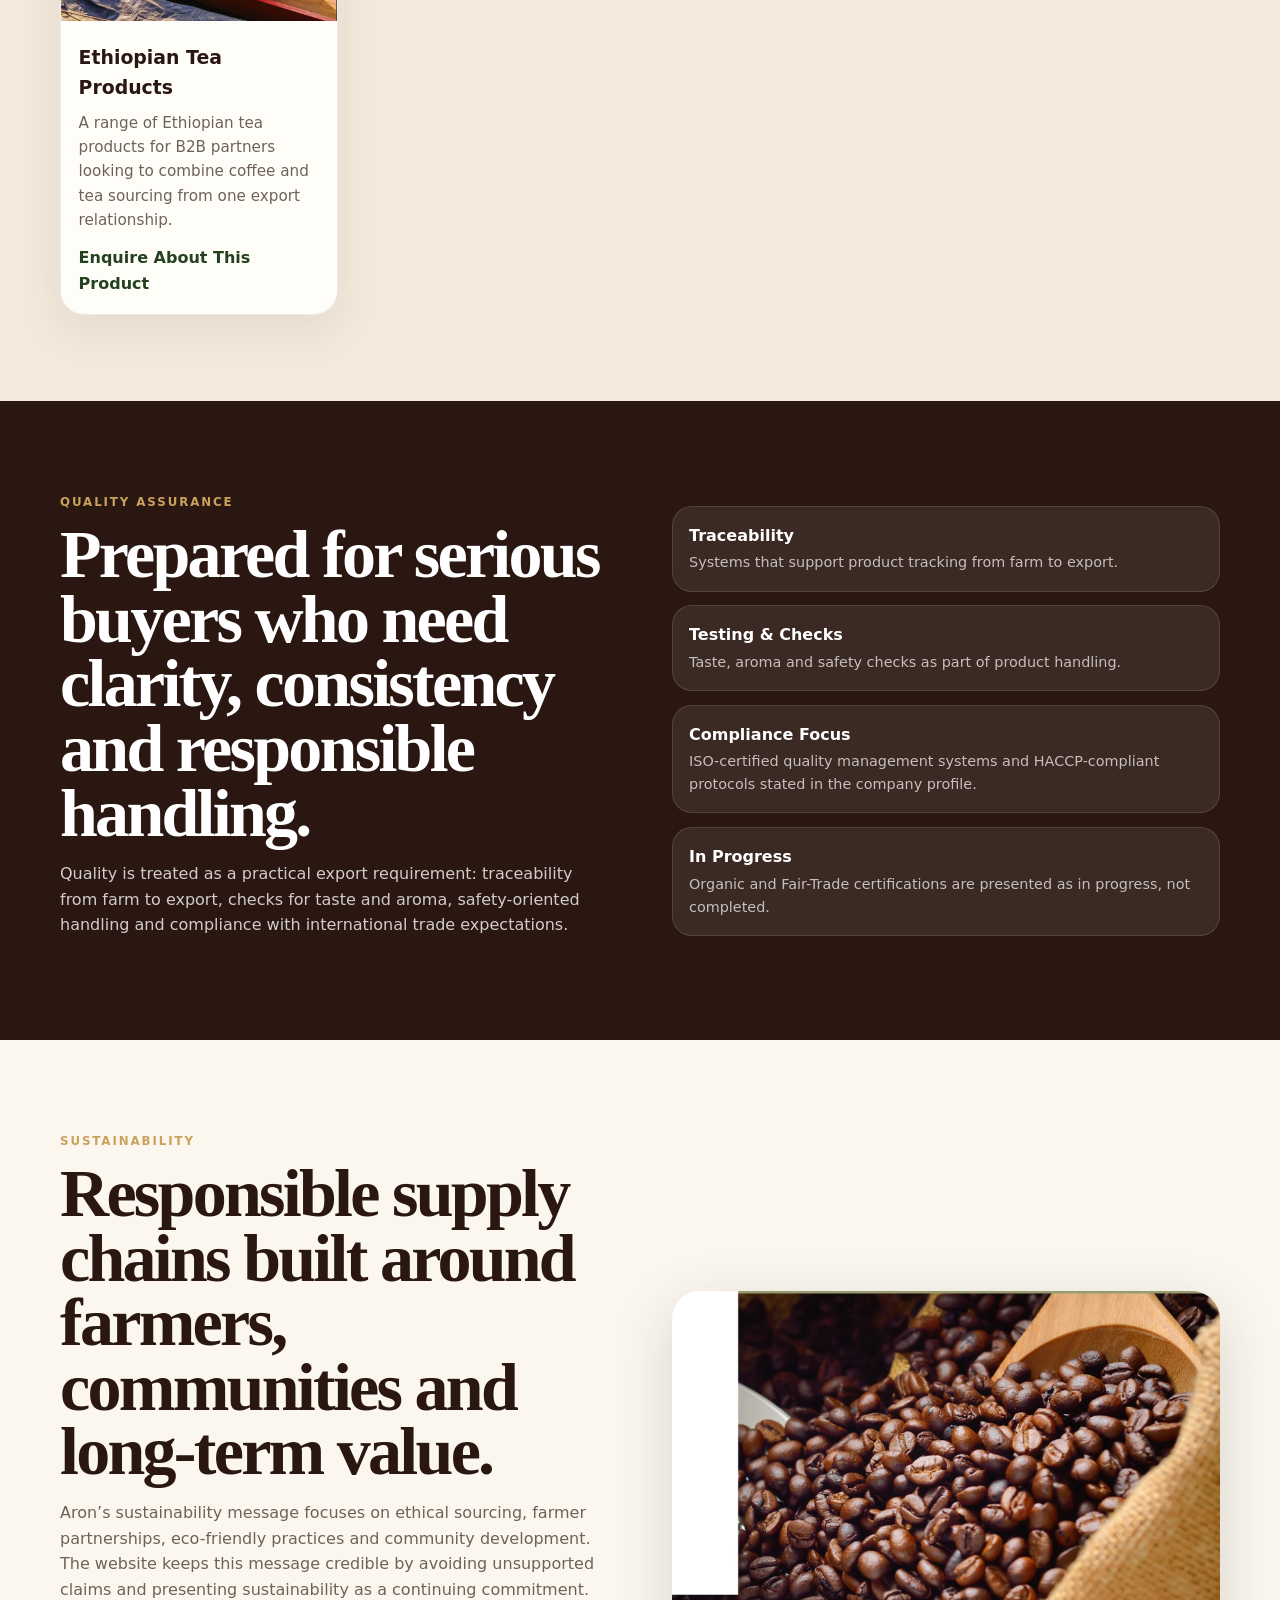
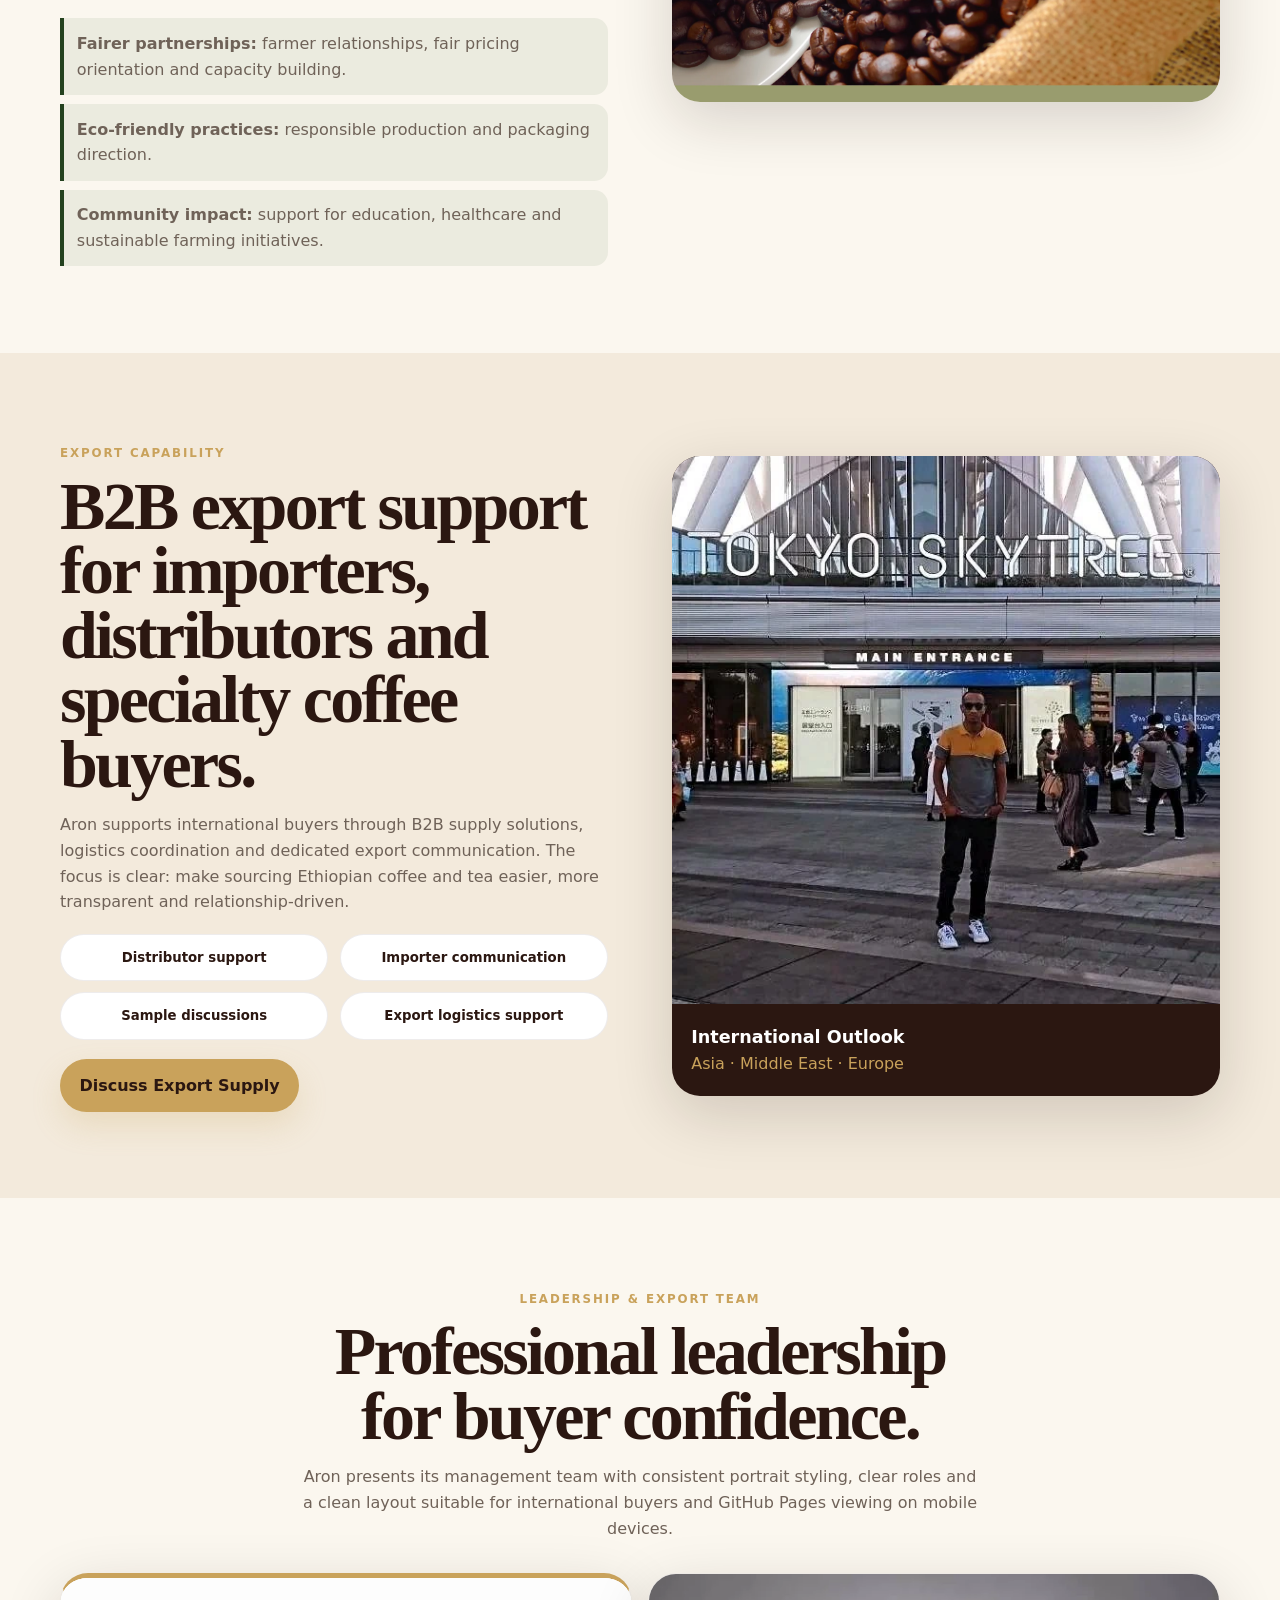
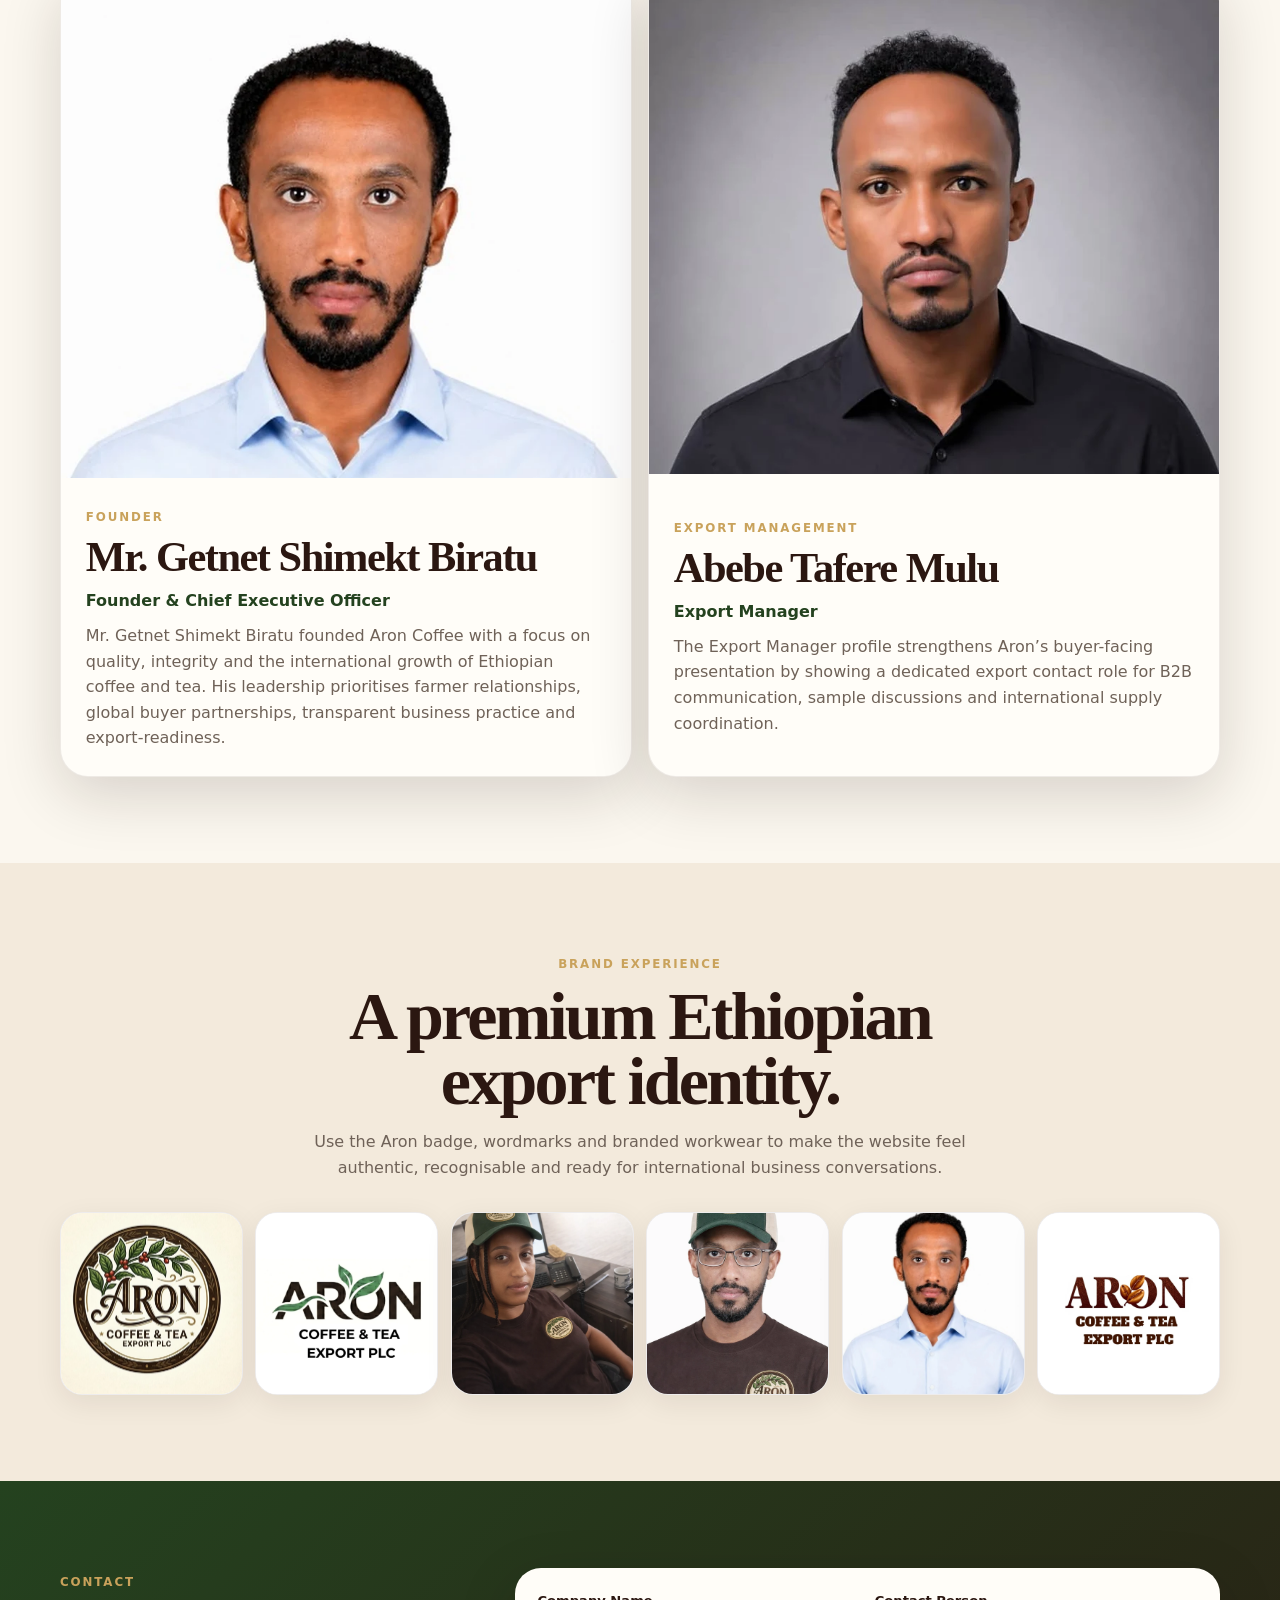
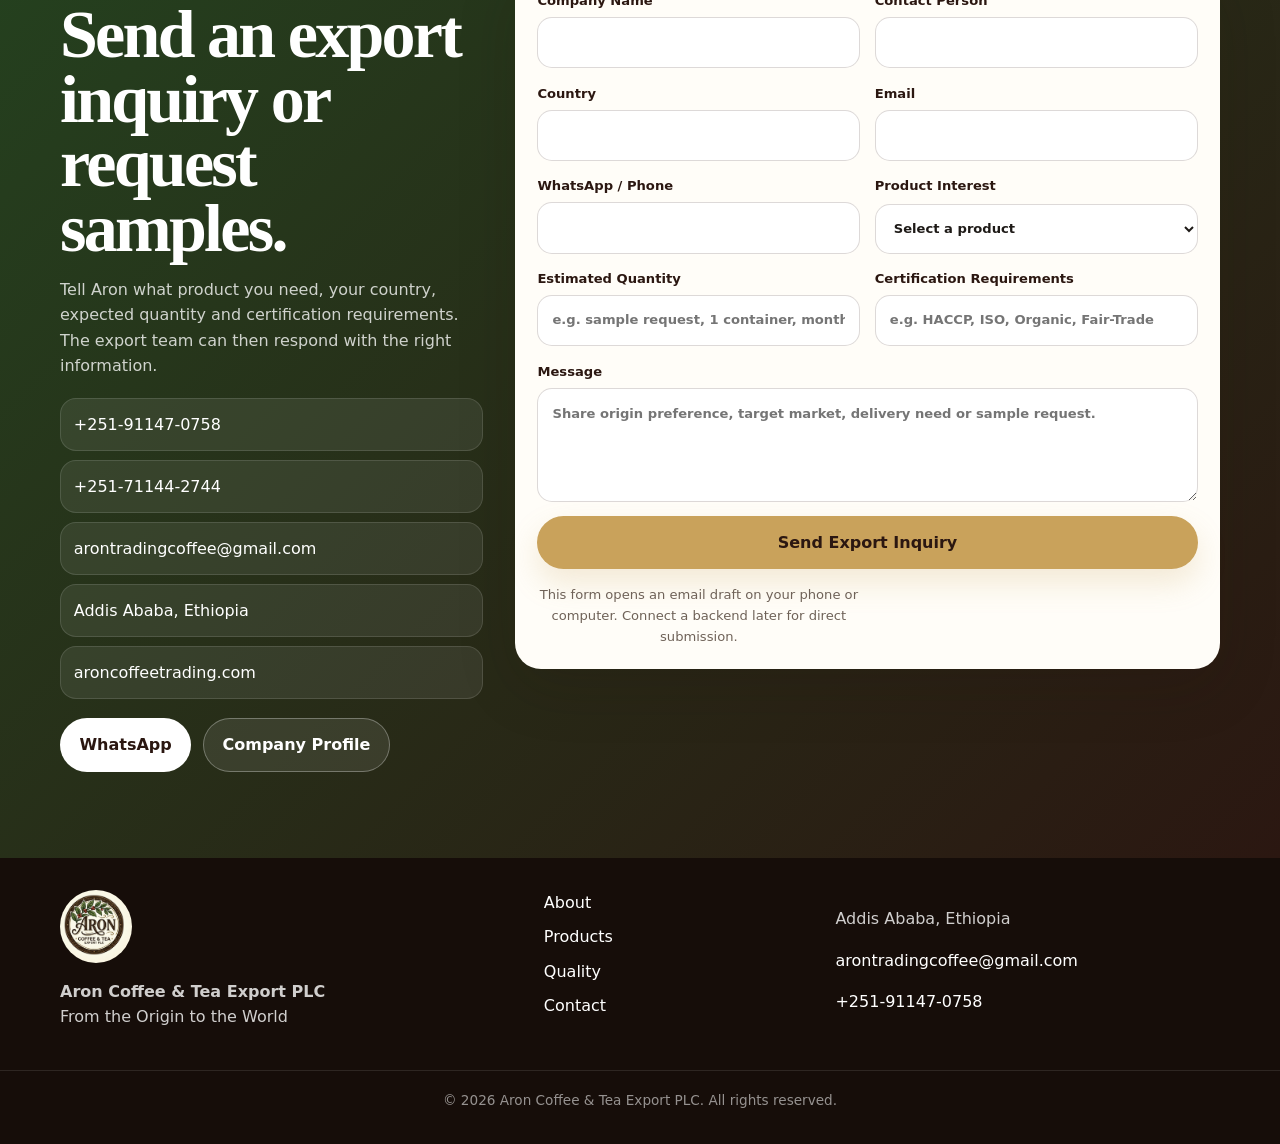
==== commit 662c0fa9: "Add files via upload" ====
--- a/index.html
+++ b/index.html
@@ -79,6 +79,44 @@
         <p class="campaign-label">An invitation to connect across borders</p>
         <h2 id="campaign-title">Ethiopian heritage.<br><span>New horizons in Portugal.</span></h2>
         <p class="campaign-intro">Bring your coffee, culture and business ambitions to Lisbon.<br>Meet. Connect. Explore new partnerships.</p>
+
+        <div class="coffee-ceremony">
+          <svg class="jebena-scene" viewBox="0 0 360 220" role="img" aria-labelledby="jebena-title jebena-desc">
+            <title id="jebena-title">Ethiopian coffee, poured with care</title>
+            <desc id="jebena-desc">A traditional clay jebena pours a continuous stream of coffee into a small steaming cup.</desc>
+            <defs>
+              <linearGradient id="clay-glaze" x1="0" y1="0" x2="1" y2="1"><stop stop-color="#b77c50"/><stop offset=".45" stop-color="#70412d"/><stop offset="1" stop-color="#321f19"/></linearGradient>
+              <linearGradient id="cup-glaze" x1="0" y1="0" x2="0" y2="1"><stop stop-color="#fff8e9"/><stop offset="1" stop-color="#d9bd87"/></linearGradient>
+            </defs>
+            <ellipse cx="180" cy="203" rx="144" ry="9" fill="#061e14" opacity=".3"/>
+            <g transform="rotate(24 119 113)">
+              <path d="M87 99 C43 62 23 102 46 135 C57 150 68 150 79 137" fill="none" stroke="#492d21" stroke-width="15"/>
+              <path d="M89 96 L91 43 Q108 33 124 43 L127 96 C151 103 163 126 158 149 C153 178 127 185 105 180 C76 175 60 153 68 127 Q73 109 89 96Z" fill="url(#clay-glaze)" stroke="#cb9a62" stroke-width="2"/>
+              <path d="M139 117 Q167 100 183 79 L199 66 L205 76 Q186 106 153 138" fill="url(#clay-glaze)" stroke="#cb9a62" stroke-width="2"/>
+              <ellipse cx="201" cy="71" rx="6" ry="3" fill="#251711" transform="rotate(-40 201 71)"/>
+              <path d="M85 42 Q108 32 130 42 L130 48 Q107 41 85 48Z" fill="#bd8b54"/>
+              <path d="M96 38 L98 30 Q108 24 118 30 L120 38" fill="#573525" stroke="#cb9a62" stroke-width="2"/>
+              <path d="M77 141 Q114 155 153 143 M78 150 Q114 164 150 152" fill="none" stroke="#d3a367" stroke-width="2" opacity=".7"/>
+              <path d="M89 113 Q75 135 86 151" fill="none" stroke="#e1b07c" stroke-width="5" stroke-linecap="round" opacity=".35"/>
+            </g>
+            <path class="coffee-stream-base" d="M218 108 Q247 119 251 165" fill="none" stroke="#7c441f" stroke-width="5" stroke-linecap="round"/>
+            <path class="coffee-stream-flow" d="M218 108 Q247 119 251 165" fill="none" stroke="#d19a59" stroke-width="2" stroke-linecap="round" stroke-dasharray="5 10"/>
+            <g class="coffee-steam" fill="none" stroke="#fff4da" stroke-width="2" stroke-linecap="round">
+              <path class="steam-one" d="M268 148 C254 136 280 128 267 114"/>
+              <path class="steam-two" d="M286 151 C271 135 300 128 286 110"/>
+            </g>
+            <ellipse cx="260" cy="195" rx="53" ry="7" fill="#e5c38c"/>
+            <ellipse cx="260" cy="194" rx="39" ry="3" fill="#8a623b" opacity=".3"/>
+            <path d="M283 164 C315 157 316 185 287 185" fill="none" stroke="#e3c792" stroke-width="7"/>
+            <path d="M224 163 L232 185 Q260 204 286 185 L294 163Z" fill="url(#cup-glaze)"/>
+            <ellipse cx="259" cy="163" rx="35" ry="9" fill="#f9eacb"/>
+            <ellipse cx="259" cy="164" rx="29" ry="6" fill="#492819"/>
+            <ellipse class="coffee-ripple" cx="252" cy="164" rx="9" ry="2.3" fill="none" stroke="#c9985c" stroke-width="1"/>
+            <path d="M236 179 L282 179" stroke="#b97e39" stroke-width="2"/>
+            <path d="M245 182 L249 186 L253 182 L257 186 L261 182 L265 186 L269 182" fill="none" stroke="#517044" stroke-width="2"/>
+          </svg>
+          <p>From Ethiopian tradition to your next connection.</p>
+        </div>
         <div class="campaign-chips"><span>☕ Coffee</span><span>✦ Culture</span><span>◎ Tourism</span><span>↗ Investment</span></div>
         <p class="campaign-details">Lisbon, Portugal · 10–11 December 2026</p>
         <div class="event-countdown" id="event-countdown" aria-label="Time until the event"><span>Save the dates: 10–11 December 2026</span></div>
--- a/styles.css
+++ b/styles.css
@@ -68,3 +68,9 @@
 .campaign-inner{max-width:980px}.campaign-flags{font-size:2.4rem;display:flex;gap:1rem;align-items:center;justify-content:center}.campaign-flags span{color:#eac980;font-size:1.5rem}.campaign-label{text-transform:uppercase;letter-spacing:.15em;font-size:.75rem;font-weight:800;color:#eac980;margin:1rem 0}.campaign-hero h2{font-family:Georgia,serif;font-size:clamp(2.3rem,7vw,4.7rem);line-height:1.08;letter-spacing:-.035em;margin:1rem 0;animation:campaign-enter .9s ease-out both}.campaign-hero h2 span{color:#efcd83}.campaign-intro{font-size:clamp(1rem,3vw,1.2rem);color:#e2eee6;max-width:680px;margin:1.3rem auto}.campaign-chips{display:flex;justify-content:center;gap:.6rem;flex-wrap:wrap}.campaign-chips span{padding:.45rem .9rem;border:1px solid #ffffff35;border-radius:999px;background:#ffffff0b;font-size:.88rem}.campaign-details{font-weight:800;margin:1.5rem 0 1rem}.event-countdown{display:flex;justify-content:center;gap:.65rem;flex-wrap:wrap}.event-countdown .count-unit{background:#ffffff0e;border:1px solid #ffffff30;border-radius:14px;min-width:75px;padding:.6rem 1rem;display:grid}.count-unit strong{font-size:1.9rem;color:#efcd83;line-height:1.2;font-variant-numeric:tabular-nums}.count-unit small{font-size:.7rem;text-transform:uppercase;letter-spacing:.07em}.countdown-note{font-size:.75rem;color:#cadcd0;margin:.65rem 0 1.4rem}.campaign-actions{display:flex;justify-content:center;flex-wrap:wrap;gap:.8rem}.campaign-register{position:relative;overflow:hidden}.campaign-register:after{content:"";position:absolute;inset:0;transform:translateX(-150%) skewX(-20deg);background:linear-gradient(90deg,transparent,#ffffff55,transparent);animation:campaign-shine 6s ease-in-out infinite}.campaign-motion{background:transparent;color:#d6e7dc;border:0;text-decoration:underline;padding:.6rem;margin-top:1rem;cursor:pointer;font-size:.8rem}.campaign-motion:focus-visible{outline:3px solid #efcd83;outline-offset:3px}.campaign-paused .campaign-hero *,.campaign-paused .campaign-hero:before,.campaign-paused .campaign-hero:after,.campaign-paused .campaign-register:after{animation-play-state:paused!important}
 @keyframes campaign-enter{from{opacity:0;transform:translateY(18px)}to{opacity:1;transform:translateY(0)}}@keyframes campaign-drift{to{transform:translate(70px,45px)}}@keyframes campaign-shine{0%,65%{transform:translateX(-150%) skewX(-20deg)}85%,100%{transform:translateX(150%) skewX(-20deg)}}
 @media(prefers-reduced-motion:reduce){.campaign-hero:before,.campaign-hero:after,.campaign-register:after,.campaign-hero h2{animation:none!important}}
+
+/* Traditional Ethiopian jebena and flowing coffee */
+.coffee-ceremony{max-width:340px;margin:.4rem auto 1.3rem}.jebena-scene{display:block;width:100%;height:auto;overflow:visible}.coffee-ceremony p{font-family:Georgia,serif;font-style:italic;font-size:.95rem;color:#efcd83;margin:0}.coffee-stream-flow{animation:coffee-pour 1s linear infinite}.coffee-ripple{transform-origin:252px 164px;animation:coffee-ripple 1.8s ease-out infinite}.coffee-steam path{animation:coffee-steam 3s ease-in-out infinite}.coffee-steam .steam-two{animation-delay:-1.5s}
+@keyframes coffee-pour{to{stroke-dashoffset:-30}}@keyframes coffee-ripple{0%{transform:scale(.5);opacity:.9}100%{transform:scale(2.1,1.5);opacity:0}}@keyframes coffee-steam{0%{transform:translateY(4px);opacity:0}30%{opacity:.6}100%{transform:translateY(-13px);opacity:0}}
+@media(max-width:480px){.coffee-ceremony{max-width:270px}}
+@media(prefers-reduced-motion:reduce){.coffee-stream-flow,.coffee-ripple,.coffee-steam path{animation:none!important}.coffee-steam path{opacity:.4}}
